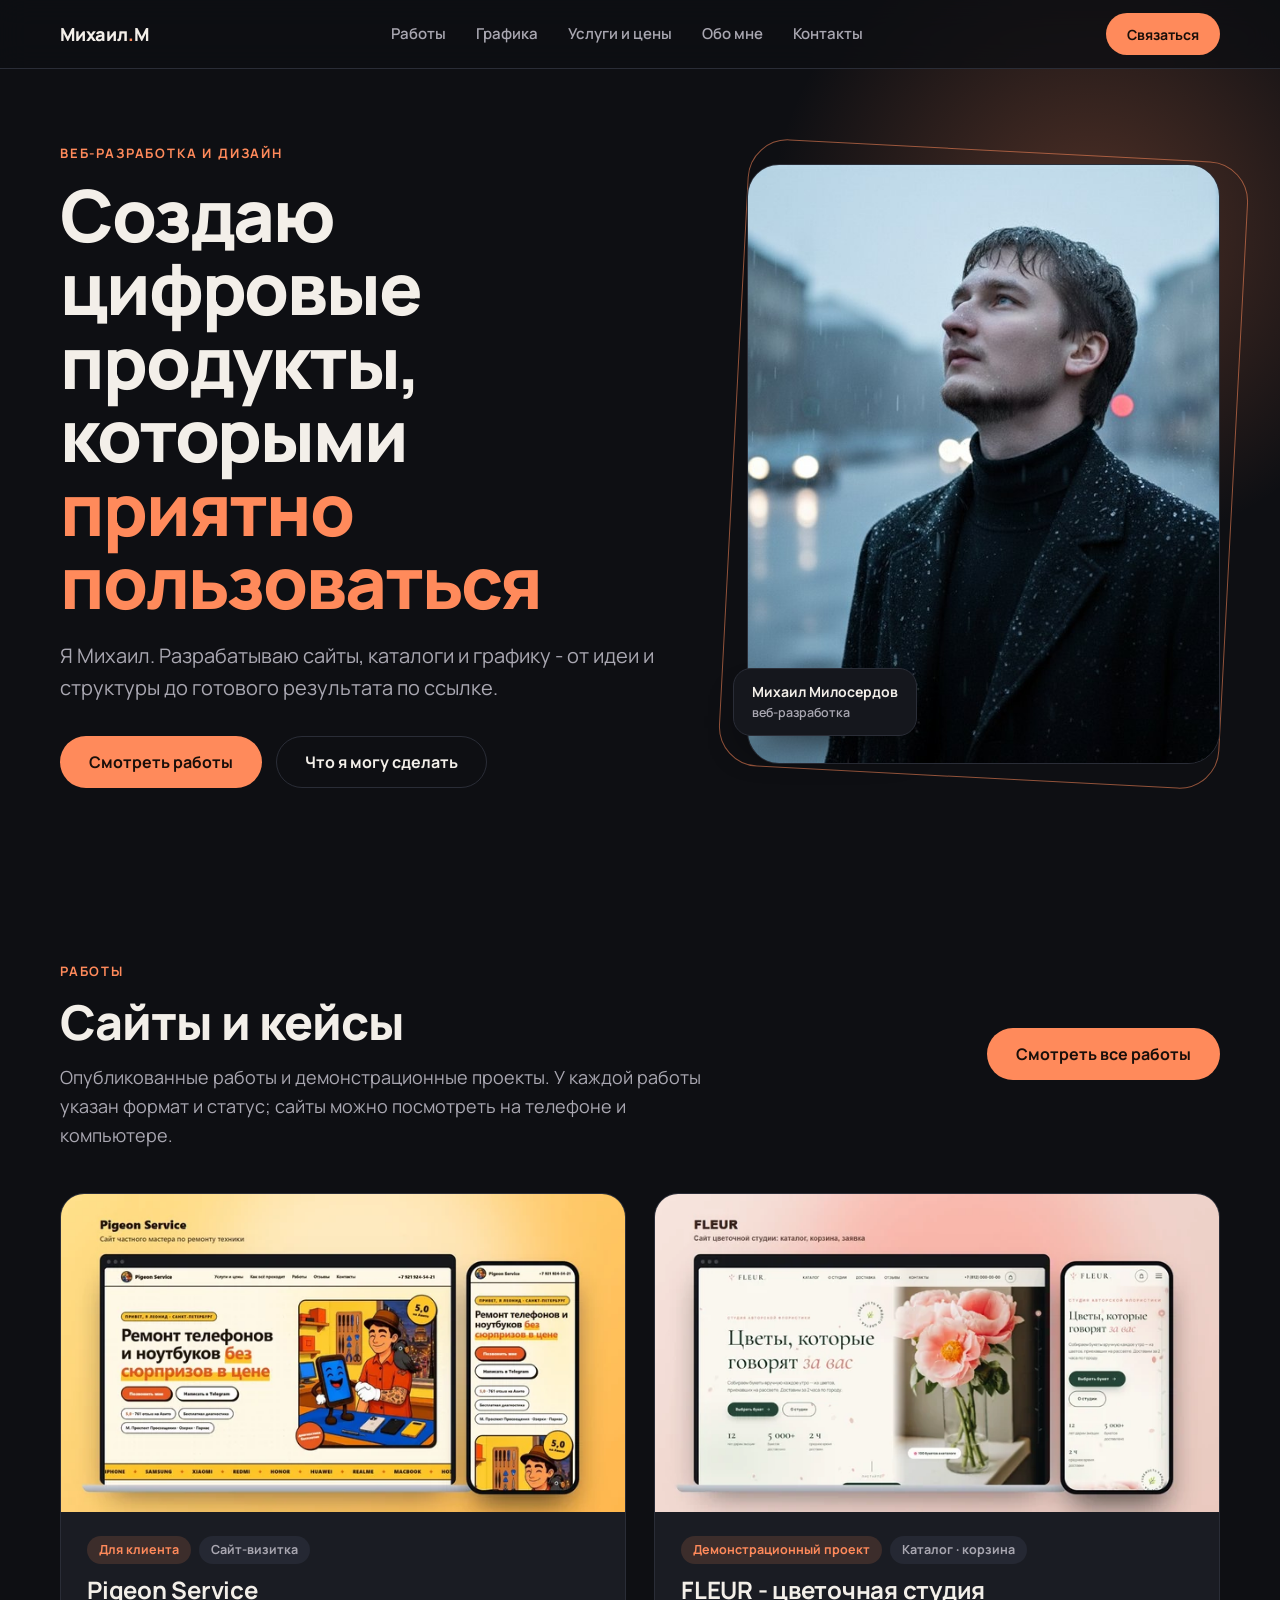
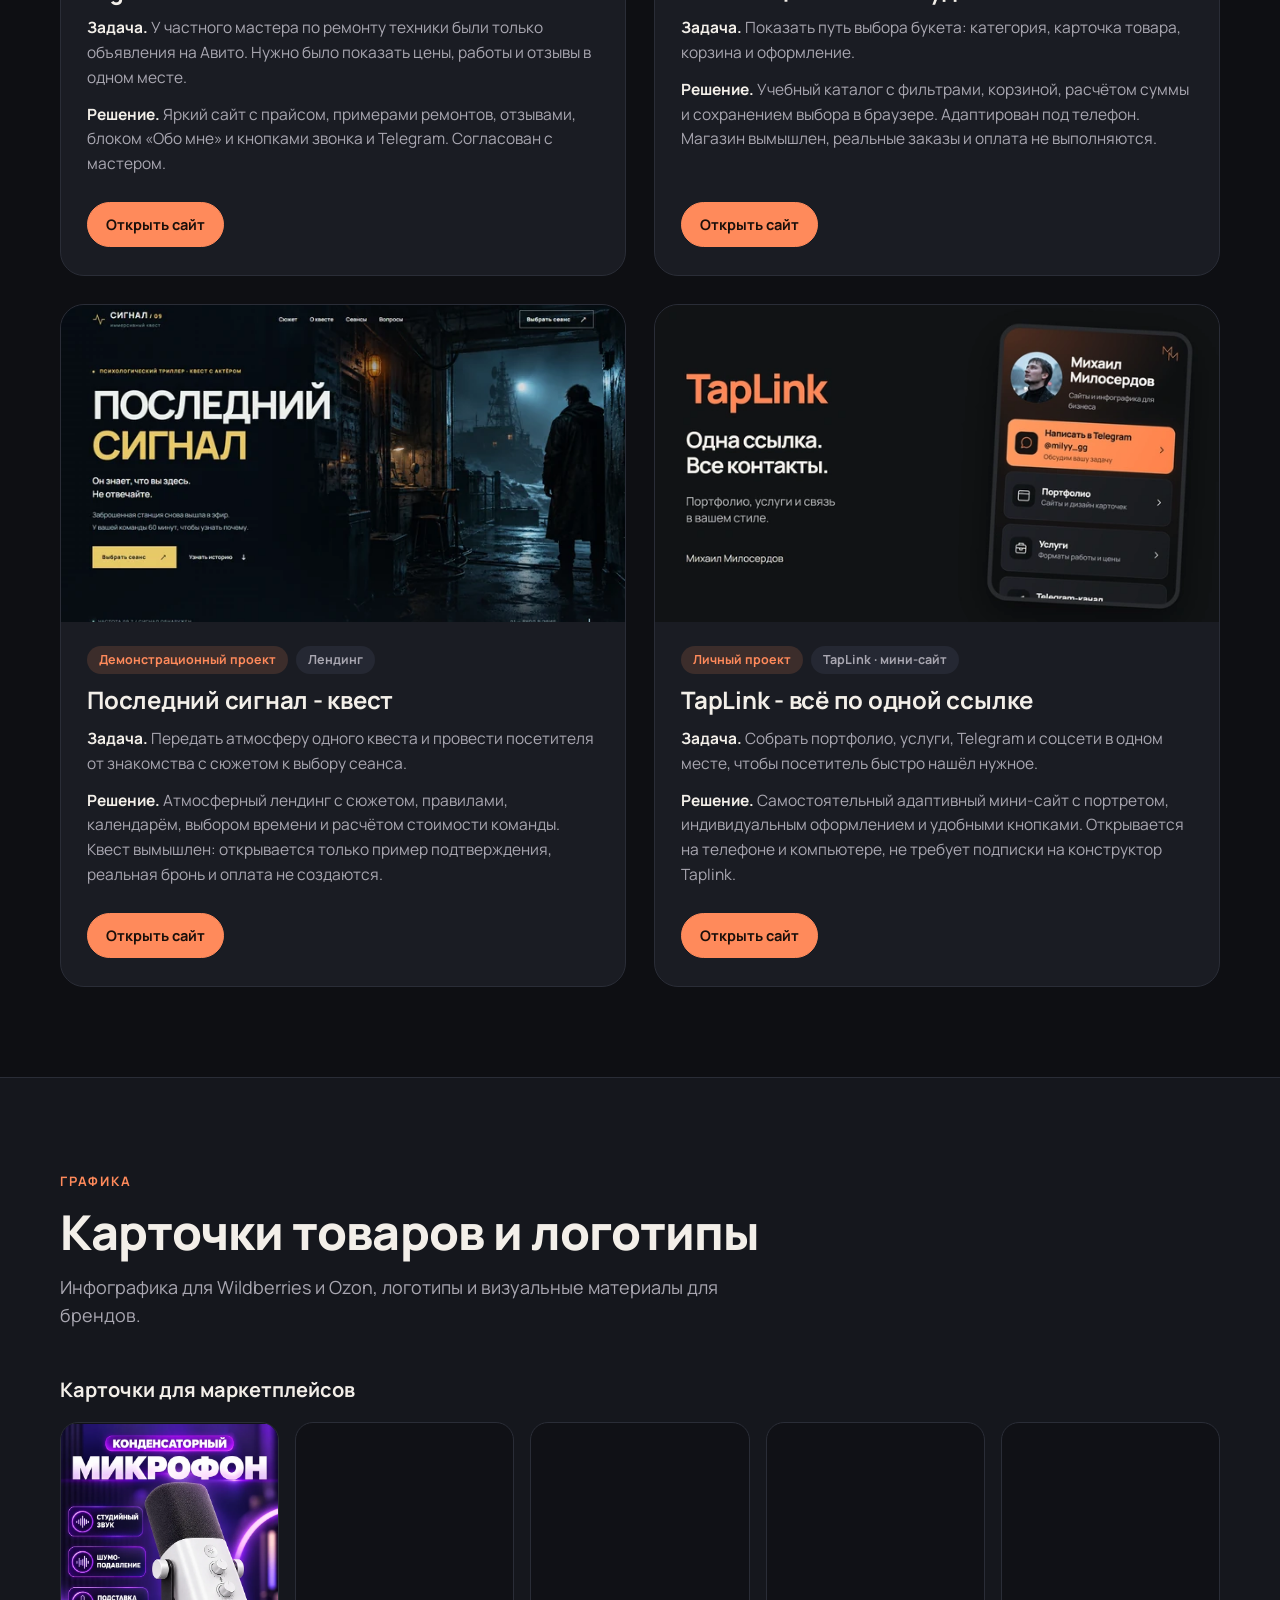
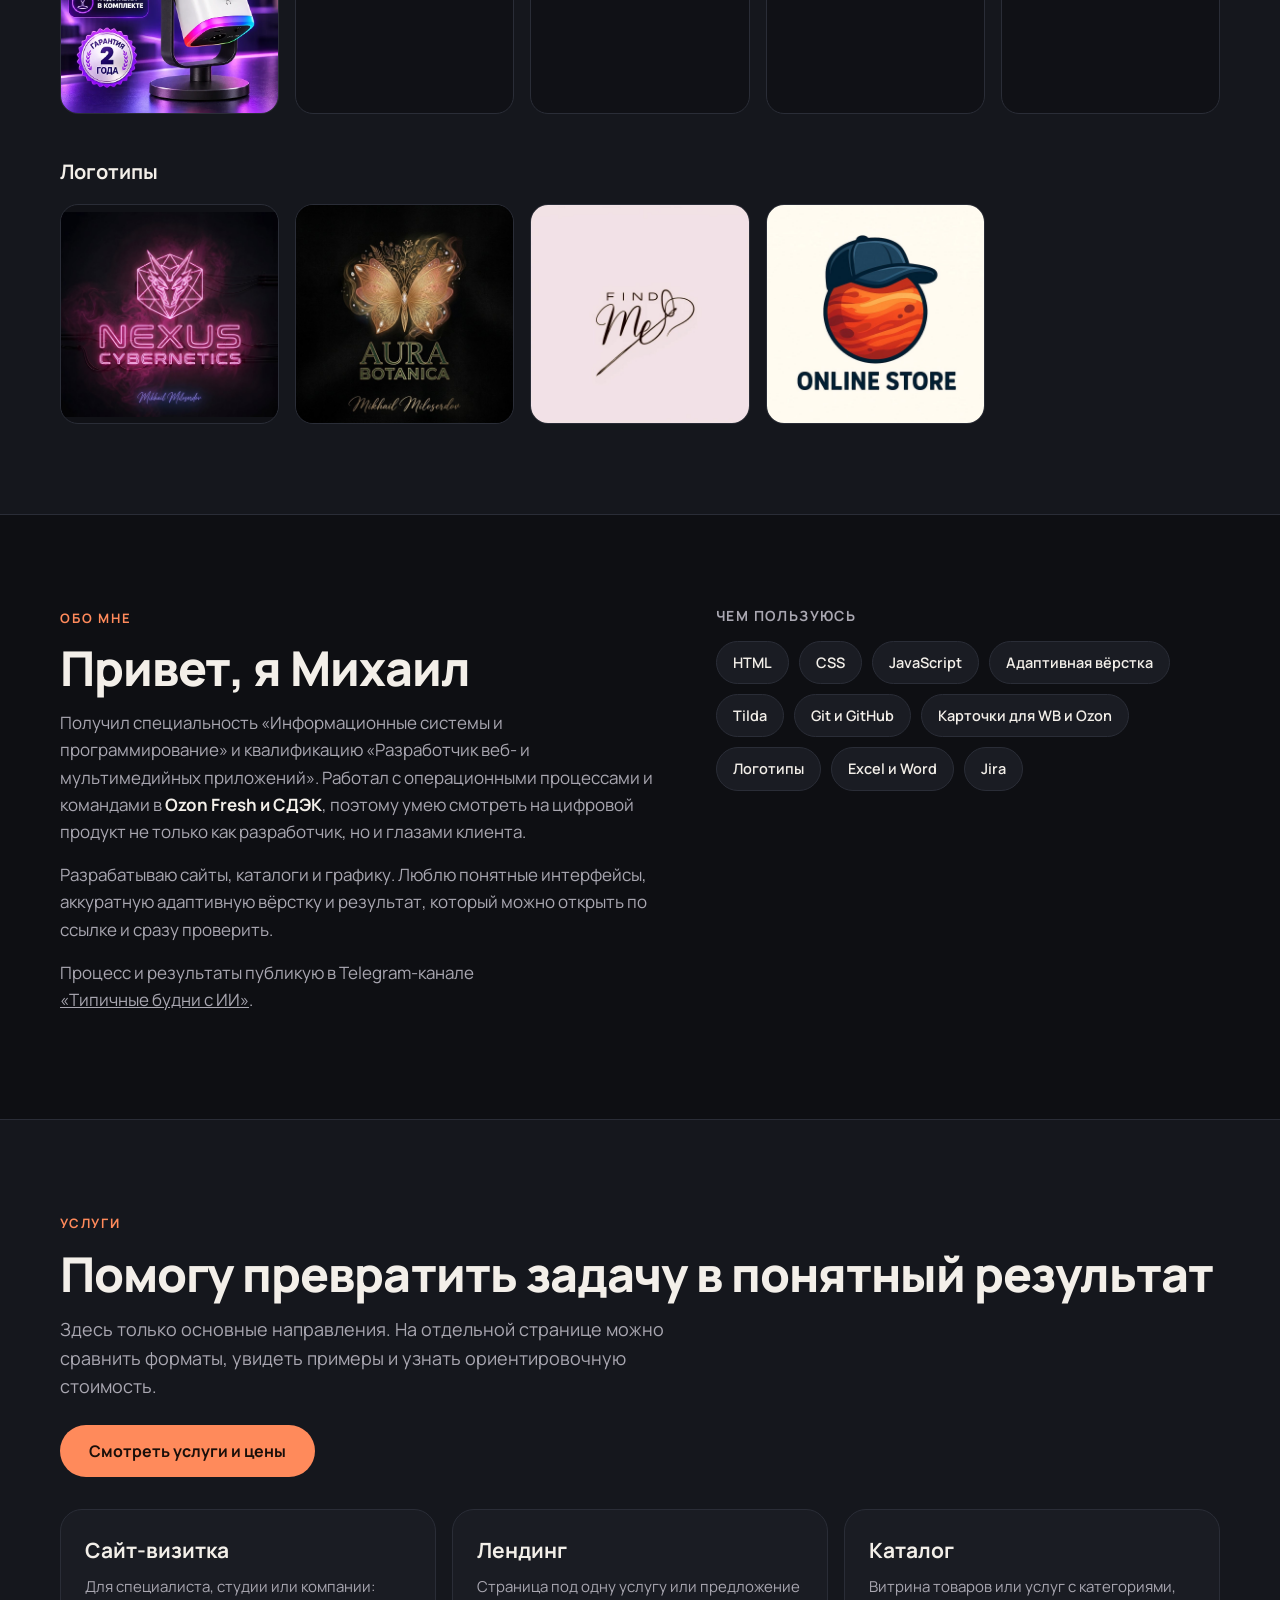
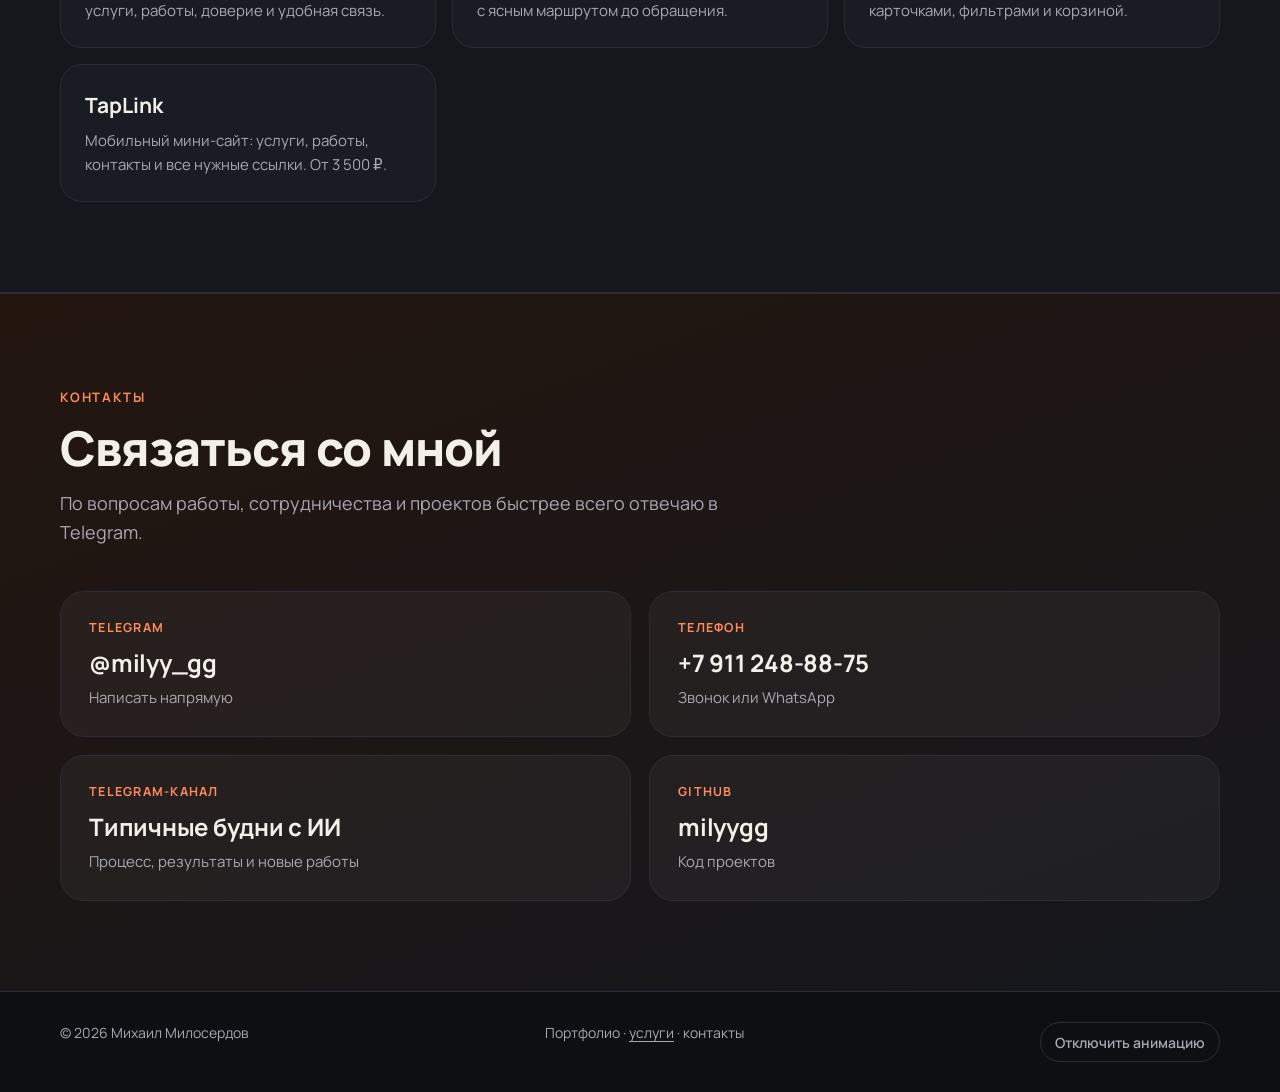
==== index.html @ 22b3fe57 "Remove author location from portfolio" ====
<!DOCTYPE html>
<html lang="ru">
<head>
<meta charset="UTF-8">
<meta name="viewport" content="width=device-width, initial-scale=1">
<title>Михаил Милосердов - веб-разработка и цифровые продукты</title>
<meta name="description" content="Портфолио Михаила Милосердова: сайты, каталоги, карточки товаров и визуальные материалы. Работы, подход и контакты.">
<link rel="icon" href="data:image/svg+xml,<svg xmlns='http://www.w3.org/2000/svg' viewBox='0 0 100 100'><rect width='100' height='100' rx='24' fill='%23ff8a5b'/><text x='50' y='68' font-size='52' font-family='Arial' font-weight='800' text-anchor='middle' fill='%230e0f13'>М</text></svg>">
<link rel="stylesheet" href="assets/fonts.css">

<script src="assets/motion.js" defer></script>
<style>
:root{
  --bg:#0e0f13; --bg2:#15171d; --card:#1a1c23; --line:#2a2d37;
  --text:#f3efe9; --soft:#a9a7b1; --accent:#ff8a5b; --accent2:#ffd27a;
  --radius:24px; --font:"Manrope","Segoe UI",system-ui,Arial,sans-serif;
}
*{box-sizing:border-box;margin:0;padding:0}
html{scroll-behavior:smooth;scroll-padding-top:84px}
body{font-family:var(--font);background:var(--bg);color:var(--text);line-height:1.6;font-size:16px;overflow-x:hidden}
img{max-width:100%;display:block}
a{color:inherit}
ul,ol{list-style:none}
.wrap{width:min(1160px,100% - 32px);margin-inline:auto}
.section{padding:90px 0}
.eyebrow{display:inline-block;font-size:13px;font-weight:700;letter-spacing:.14em;text-transform:uppercase;color:var(--accent);margin-bottom:14px}
h2{font-size:clamp(30px,5vw,48px);line-height:1.1;letter-spacing:-.02em;font-weight:800;margin-bottom:14px}
.lead{color:var(--soft);max-width:60ch;font-size:18px;margin-bottom:44px}

.btn{display:inline-flex;align-items:center;justify-content:center;gap:8px;min-height:52px;padding:0 28px;border-radius:100px;font:700 16px var(--font);text-decoration:none;border:1.5px solid transparent;cursor:pointer;transition:transform .2s,background .2s,border-color .2s,color .2s}
.btn:hover{transform:translateY(-2px)}
.btn--main{background:var(--accent);color:#1a0f0a}
.btn--main:hover{background:#ffa07a}
.btn--ghost{border-color:var(--line);color:var(--text)}
.btn--ghost:hover{border-color:var(--accent);color:var(--accent)}

/* шапка */
.top{position:fixed;top:0;left:0;right:0;z-index:50;background:rgba(14,15,19,.78);backdrop-filter:blur(14px);border-bottom:1px solid var(--line)}
.top__in{display:flex;align-items:center;justify-content:space-between;min-height:68px;gap:16px}
.logo{font-weight:800;font-size:18px;text-decoration:none;letter-spacing:-.01em}
.logo span{color:var(--accent)}
.nav{display:none;gap:30px}
.nav a{text-decoration:none;color:var(--soft);font-weight:600;font-size:15px;transition:color .2s}
.nav a:hover{color:var(--text)}
.top .btn{min-height:42px;padding:0 20px;font-size:14px}
@media(min-width:900px){.nav{display:flex}}

/* hero */
.hero{padding:140px 0 80px;position:relative;overflow:hidden}
.hero::before{content:"";position:absolute;width:700px;height:700px;border-radius:50%;background:radial-gradient(circle,rgba(255,138,91,.28),transparent 65%);right:-160px;top:-120px;pointer-events:none}
.hero__grid{display:grid;gap:48px;align-items:center;grid-template-columns:minmax(0,1fr);position:relative}
.hero__grid>*{min-width:0}
.hero h1{font-size:clamp(38px,7.2vw,72px);line-height:1.02;letter-spacing:-.03em;font-weight:800;margin-bottom:22px}
.hero h1 em{font-style:normal;color:var(--accent)}
.hero p.sub{font-size:clamp(17px,2.4vw,20px);color:var(--soft);max-width:50ch;margin-bottom:32px}
.hero__cta{display:flex;flex-wrap:wrap;gap:14px}
.photo{position:relative;max-width:480px;width:100%;margin-inline:auto}
.photo img{border-radius:32px;aspect-ratio:4/5;object-fit:cover;object-position:35% 20%;width:100%;border:1px solid var(--line)}
.photo::after{content:"";position:absolute;inset:-14px;border:1.5px solid var(--accent);border-radius:40px;transform:rotate(3deg);z-index:-1;opacity:.55}
.photo__tag{position:absolute;left:-14px;bottom:28px;background:var(--bg2);border:1px solid var(--line);border-radius:18px;padding:12px 18px;font-size:14px;font-weight:700;box-shadow:0 20px 40px -20px #000}
.photo__tag small{display:block;color:var(--soft);font-weight:600;font-size:12.5px}
@media(min-width:900px){.hero__grid{grid-template-columns:minmax(0,1.15fr) minmax(0,.85fr)}}

/* работы */
.works__heading{display:flex;align-items:center;justify-content:space-between;gap:36px;margin-bottom:44px}
.works__heading>div{min-width:0;max-width:740px}
.works__heading .lead{margin-bottom:0}
.works__all{flex-shrink:0;white-space:nowrap}
@media(max-width:760px){.works__heading{flex-direction:column;align-items:stretch;gap:24px}.works__all{align-self:center}}
.works{display:grid;gap:28px;grid-template-columns:minmax(0,1fr)}
@media(min-width:900px){.works{grid-template-columns:repeat(2,minmax(0,1fr))}}
.work{background:var(--card);border:1px solid var(--line);border-radius:var(--radius);overflow:hidden;display:flex;flex-direction:column;transition:transform .3s,border-color .3s}
.work:hover{transform:translateY(-6px);border-color:#44485a}
.work__img{display:block;aspect-ratio:16/9;overflow:hidden;background:#222}
.work__img img{width:100%;height:100%;object-fit:cover;transition:transform .6s}
.work:hover .work__img img{transform:scale(1.04)}
.work__body{padding:24px 26px 28px;display:flex;flex-direction:column;gap:12px;flex:1}
.tags{display:flex;flex-wrap:wrap;gap:8px}
.tags span{font-size:12.5px;font-weight:700;padding:4px 12px;border-radius:100px;background:#252833;color:var(--soft)}
.tags .st{background:rgba(255,138,91,.15);color:var(--accent)}
.work h3{font-size:24px;line-height:1.15;letter-spacing:-.01em}
.work p{color:var(--soft);font-size:15.5px}
.work p b{color:var(--text);font-weight:700}
.work__links{margin-top:auto;padding-top:14px;display:flex;flex-wrap:wrap;gap:10px}
.work__links a,.work__links span{font-size:14.5px;font-weight:700;text-decoration:none;padding:10px 18px;border-radius:100px;border:1.5px solid var(--line);transition:border-color .2s,color .2s}
.work__links a:first-child{background:var(--accent);border-color:var(--accent);color:#1a0f0a}
.work__links a:hover{border-color:var(--accent)}
.work__links span{color:var(--soft);border-style:dashed}

/* графика */
.gfx{background:var(--bg2);border-block:1px solid var(--line)}
.gallery{display:grid;gap:16px;grid-template-columns:repeat(2,minmax(0,1fr))}
@media(min-width:760px){.gallery{grid-template-columns:repeat(3,minmax(0,1fr))}}
@media(min-width:1000px){.gallery{grid-template-columns:repeat(5,minmax(0,1fr))}}
.gallery a{display:flex;align-items:center;justify-content:center;border-radius:18px;overflow:hidden;border:1px solid var(--line);background:#101116;transition:transform .3s,border-color .3s}
.gallery--cards a{aspect-ratio:3/4}
.gallery--logos a{aspect-ratio:1/1}
.gallery a:hover{transform:translateY(-4px);border-color:var(--accent)}
.gallery img{width:100%;height:100%;object-fit:contain}
.subtitle{font-size:20px;font-weight:700;margin:42px 0 16px}
.subtitle:first-of-type{margin-top:0}

/* услуги */
.prices{display:grid;gap:22px;grid-template-columns:minmax(0,1fr)}
@media(min-width:720px){.prices{grid-template-columns:repeat(2,minmax(0,1fr))}}
.price{background:var(--card);border:1px solid var(--line);border-radius:var(--radius);padding:30px 28px;display:flex;flex-direction:column;gap:10px}
.price--hot{border-color:var(--accent);background:linear-gradient(160deg,#241a16,var(--card))}
.price h3{font-size:22px}
.price .cost{font-size:34px;font-weight:800;letter-spacing:-.02em}
.price .cost small{font-size:15px;color:var(--soft);font-weight:600}
.price p{color:var(--soft);font-size:15.5px}
.price ul{margin-top:6px;display:grid;gap:8px;font-size:15px}
.price li::before{content:"✓";color:var(--accent);font-weight:800;margin-right:10px}
.note{margin-top:26px;color:var(--soft);font-size:15px}

/* процесс */
.steps{display:grid;gap:18px;grid-template-columns:minmax(0,1fr);counter-reset:s}
@media(min-width:760px){.steps{grid-template-columns:repeat(2,minmax(0,1fr))}}
@media(min-width:1040px){.steps{grid-template-columns:repeat(4,minmax(0,1fr))}}
.steps li{counter-increment:s;background:var(--card);border:1px solid var(--line);border-radius:var(--radius);padding:26px 24px}
.steps li::before{content:"0" counter(s);display:block;font-size:34px;font-weight:800;color:var(--accent);margin-bottom:10px;letter-spacing:-.02em}
.steps h3{font-size:19px;margin-bottom:6px}
.steps p{color:var(--soft);font-size:15px}

/* обо мне */
.about{display:grid;gap:40px;grid-template-columns:minmax(0,1fr);align-items:start}
@media(min-width:900px){.about{grid-template-columns:minmax(0,1.1fr) minmax(0,.9fr)}}
.about p{color:var(--soft);font-size:17px;margin-bottom:16px;max-width:60ch}
.about p b{color:var(--text)}
.skills{display:flex;flex-wrap:wrap;gap:10px}
.skills li{padding:9px 16px;border-radius:100px;border:1px solid var(--line);background:var(--card);font-weight:600;font-size:14.5px}
.skills-title{font-size:14px;color:var(--soft);font-weight:700;letter-spacing:.1em;text-transform:uppercase;margin-bottom:14px}

/* кратко об услугах */
.service-preview{background:var(--bg2);border-block:1px solid var(--line)}
.service-preview__head{display:flex;flex-wrap:wrap;align-items:end;justify-content:space-between;gap:24px;margin-bottom:32px}
.service-preview__head .lead{margin-bottom:0}
.service-preview__grid{display:grid;gap:16px;grid-template-columns:minmax(0,1fr)}
.service-mini{background:var(--card);border:1px solid var(--line);border-radius:22px;padding:24px;transition:transform .25s,border-color .25s}
.service-mini:hover{transform:translateY(-4px);border-color:#44485a}
.service-mini span{display:block;color:var(--accent);font-weight:800;font-size:12px;letter-spacing:.12em;text-transform:uppercase;margin-bottom:9px}
.service-mini h3{font-size:21px;margin-bottom:7px}
.service-mini p{color:var(--soft);font-size:15px}
@media(min-width:760px){.service-preview__grid{grid-template-columns:repeat(3,minmax(0,1fr))}}

/* контакты */
.contacts{background:linear-gradient(160deg,#23160f,var(--bg2));border-top:1px solid var(--line)}
.cgrid{display:grid;gap:18px;grid-template-columns:minmax(0,1fr)}
@media(min-width:760px){.cgrid{grid-template-columns:repeat(2,minmax(0,1fr))}}
.cbox{display:block;text-decoration:none;background:rgba(255,255,255,.04);border:1px solid var(--line);border-radius:var(--radius);padding:26px 28px;transition:border-color .2s,transform .2s}
.cbox:hover{border-color:var(--accent);transform:translateY(-3px)}
.cbox small{display:block;color:var(--accent);font-weight:700;letter-spacing:.1em;text-transform:uppercase;font-size:12.5px;margin-bottom:6px}
.cbox strong{font-size:24px;letter-spacing:-.01em}
.cbox span{display:block;color:var(--soft);font-size:15px;margin-top:4px}
footer{padding:30px 0;border-top:1px solid var(--line);color:var(--soft);font-size:14px}
footer .wrap{display:flex;flex-wrap:wrap;justify-content:space-between;gap:10px}
footer a{text-underline-offset:3px}

@media(prefers-reduced-motion:no-preference){
  .fade{opacity:0;transform:translateY(26px);transition:opacity .8s,transform .8s}
  .fade.in{opacity:1;transform:none}
}
@media(max-width:560px){
  .wrap{width:calc(100% - 28px)}
  .top__in{gap:10px}
  .top .btn{min-height:40px;padding:0 14px;font-size:13px;white-space:nowrap}
  .hero{padding-top:118px}
  .hero h1{font-size:clamp(34px,10.5vw,43px);overflow-wrap:anywhere}
  .hero p.sub{font-size:17px;overflow-wrap:anywhere}
  .hero__cta .btn{flex:1 1 150px;padding:10px 16px;text-align:center}
  .photo{width:calc(100% - 40px);max-width:320px}
  .photo img{display:block;height:auto}
  .photo__tag{left:0;right:0;bottom:18px;padding:10px 12px;font-size:13px}
  .photo__tag small{font-size:11px}
  .service-preview__head .btn{width:100%}
}
</style>
<link rel="stylesheet" href="assets/motion.css">
</head>
<body>

<header class="top">
  <div class="wrap top__in">
    <a class="logo" href="#top">Михаил<span>.</span>М</a>
    <nav class="nav" aria-label="Разделы">
      <a href="#works">Работы</a>
      <a href="#graphics">Графика</a>
      <a href="services/index.html">Услуги и цены</a>
      <a href="#about">Обо мне</a>
      <a href="#contacts">Контакты</a>
    </nav>
    <a class="btn btn--main" href="#contacts">Связаться</a>
  </div>
</header>

<main id="top">

<section class="hero">
  <div class="wrap hero__grid">
    <div>
      <span class="eyebrow">Веб-разработка и дизайн</span>
      <h1>Создаю цифровые продукты, которыми <em>приятно пользоваться</em></h1>
      <p class="sub">Я Михаил. Разрабатываю сайты, каталоги и графику - от идеи и структуры до готового результата по ссылке.</p>
      <div class="hero__cta">
        <a class="btn btn--main" href="#works">Смотреть работы</a>
        <a class="btn btn--ghost" href="#services">Что я могу сделать</a>
      </div>
    </div>
    <div class="photo">
      <img src="assets/mikhail.jpg" alt="Михаил Милосердов" width="480" height="600">
      <div class="photo__tag">Михаил Милосердов<small>веб-разработка</small></div>
    </div>
  </div>
</section>

<section class="section" id="works">
  <div class="wrap">
    <div class="works__heading">
    <div>
    <span class="eyebrow">работы</span>
    <h2>Сайты и кейсы</h2>
    <p class="lead">Опубликованные работы и демонстрационные проекты. У каждой работы указан формат и статус; сайты можно посмотреть на телефоне и компьютере.</p>
    </div>
    <a class="btn btn--main works__all" href="https://milyygg.github.io/works/" target="_blank" rel="noopener noreferrer" aria-label="Смотреть все работы (откроется в новой вкладке)">Смотреть все работы</a>
    </div>
    <div class="works">

      <article class="work fade">
        <a class="work__img" href="https://milyygg.github.io/pigeon-service/" target="_blank" rel="noopener"><img src="assets/previews/pigeon-640.webp" srcset="assets/previews/pigeon-640.webp 640w, assets/previews/pigeon-1200.webp 1200w" sizes="(min-width: 900px) 380px, (min-width: 700px) 50vw, 100vw" width="1200" height="675" decoding="async" alt="Сайт Pigeon Service на компьютере и телефоне" loading="lazy"></a>
        <div class="work__body">
          <div class="tags"><span class="st">Для клиента</span><span>Сайт-визитка</span></div>
          <h3>Pigeon Service</h3>
          <p><b>Задача.</b> У частного мастера по ремонту техники были только объявления на Авито. Нужно было показать цены, работы и отзывы в одном месте.</p>
          <p><b>Решение.</b> Яркий сайт с прайсом, примерами ремонтов, отзывами, блоком «Обо мне» и кнопками звонка и Telegram. Согласован с мастером.</p>
          <div class="work__links"><a href="https://milyygg.github.io/pigeon-service/" target="_blank" rel="noopener">Открыть сайт</a></div>
        </div>
      </article>

      <article class="work fade">
        <a class="work__img" href="https://milyygg.github.io/fleur-flowers/" target="_blank" rel="noopener"><img src="assets/previews/fleur-640.webp" srcset="assets/previews/fleur-640.webp 640w, assets/previews/fleur-1200.webp 1200w" sizes="(min-width: 900px) 380px, (min-width: 700px) 50vw, 100vw" width="1200" height="675" decoding="async" alt="Сайт цветочной студии FLEUR на компьютере и телефоне" loading="lazy"></a>
        <div class="work__body">
          <div class="tags"><span class="st">Демонстрационный проект</span><span>Каталог · корзина</span></div>
          <h3>FLEUR - цветочная студия</h3>
          <p><b>Задача.</b> Показать путь выбора букета: категория, карточка товара, корзина и оформление.</p>
          <p><b>Решение.</b> Учебный каталог с фильтрами, корзиной, расчётом суммы и сохранением выбора в браузере. Адаптирован под телефон. Магазин вымышлен, реальные заказы и оплата не выполняются.</p>
          <div class="work__links"><a href="https://milyygg.github.io/fleur-flowers/" target="_blank" rel="noopener">Открыть сайт</a></div>
        </div>
      </article>

      <article class="work fade">
        <a class="work__img" href="https://milyygg.github.io/demo-last-signal/" target="_blank" rel="noopener"><img src="assets/previews/last-signal-640.webp" srcset="assets/previews/last-signal-640.webp 640w, assets/previews/last-signal-1200.webp 1200w" sizes="(min-width: 900px) 380px, (min-width: 700px) 50vw, 100vw" width="1200" height="750" decoding="async" alt="Лендинг квеста Последний сигнал" loading="lazy"></a>
        <div class="work__body">
          <div class="tags"><span class="st">Демонстрационный проект</span><span>Лендинг</span></div>
          <h3>Последний сигнал - квест</h3>
          <p><b>Задача.</b> Передать атмосферу одного квеста и провести посетителя от знакомства с сюжетом к выбору сеанса.</p>
          <p><b>Решение.</b> Атмосферный лендинг с сюжетом, правилами, календарём, выбором времени и расчётом стоимости команды. Квест вымышлен: открывается только пример подтверждения, реальная бронь и оплата не создаются.</p>
          <div class="work__links"><a href="https://milyygg.github.io/demo-last-signal/" target="_blank" rel="noopener">Открыть сайт</a></div>
        </div>
      </article>

      <article class="work fade" id="taplink-work">
        <a class="work__img" href="https://milyygg.github.io/TapLink/" target="_blank" rel="noopener"><img src="assets/previews/taplink-v2-640.webp" srcset="assets/previews/taplink-v2-640.webp 640w, assets/previews/taplink-v2-1200.webp 1200w, assets/previews/taplink-v2-2400.webp 2400w" sizes="(min-width: 900px) 580px, (min-width: 700px) 50vw, 100vw" width="1200" height="675" decoding="async" alt="Мой TapLink: портфолио, услуги и контакты на одной странице" loading="lazy"></a>
        <div class="work__body">
          <div class="tags"><span class="st">Личный проект</span><span>TapLink · мини-сайт</span></div>
          <h3>TapLink - всё по одной ссылке</h3>
          <p><b>Задача.</b> Собрать портфолио, услуги, Telegram и соцсети в одном месте, чтобы посетитель быстро нашёл нужное.</p>
          <p><b>Решение.</b> Самостоятельный адаптивный мини-сайт с портретом, индивидуальным оформлением и удобными кнопками. Открывается на телефоне и компьютере, не требует подписки на конструктор Taplink.</p>
          <div class="work__links"><a href="https://milyygg.github.io/TapLink/" target="_blank" rel="noopener">Открыть сайт</a></div>
        </div>
      </article>

    </div>
  </div>
</section>

<section class="section gfx" id="graphics">
  <div class="wrap">
    <span class="eyebrow">графика</span>
    <h2>Карточки товаров и логотипы</h2>
    <p class="lead">Инфографика для Wildberries и Ozon, логотипы и визуальные материалы для брендов.</p>
    <h3 class="subtitle">Карточки для маркетплейсов</h3>
    <div class="gallery gallery--cards fade">
      <a href="assets/graphics/card-microphone-2026.png" target="_blank" rel="noopener"><img src="assets/previews/card-microphone-640.webp" srcset="assets/previews/card-microphone-640.webp 640w, assets/previews/card-microphone-1200.webp 1086w" sizes="(min-width: 900px) 380px, (min-width: 700px) 50vw, 100vw" width="1086" height="1448" decoding="async" alt="Карточка товара: конденсаторный микрофон" loading="lazy"></a>
      <a href="assets/graphics/card-headphones-2026.png" target="_blank" rel="noopener"><img src="assets/previews/card-headphones-640.webp" srcset="assets/previews/card-headphones-640.webp 640w, assets/previews/card-headphones-1200.webp 1086w" sizes="(min-width: 900px) 380px, (min-width: 700px) 50vw, 100vw" width="1086" height="1448" decoding="async" alt="Карточка товара: беспроводные наушники" loading="lazy"></a>
      <a href="assets/graphics/card-pitcher-2026.png" target="_blank" rel="noopener"><img src="assets/previews/card-pitcher-640.webp" srcset="assets/previews/card-pitcher-640.webp 640w, assets/previews/card-pitcher-1200.webp 1086w" sizes="(min-width: 900px) 380px, (min-width: 700px) 50vw, 100vw" width="1086" height="1448" decoding="async" alt="Карточка товара: стеклянный кувшин" loading="lazy"></a>
      <a href="assets/graphics/card-socks-2026.png" target="_blank" rel="noopener"><img src="assets/previews/card-socks-640.webp" srcset="assets/previews/card-socks-640.webp 640w, assets/previews/card-socks-1200.webp 1086w" sizes="(min-width: 900px) 380px, (min-width: 700px) 50vw, 100vw" width="1086" height="1448" decoding="async" alt="Карточка товара: мужские носки" loading="lazy"></a>
      <a href="assets/graphics/card-sunscreen-2026.png" target="_blank" rel="noopener"><img src="assets/previews/card-sunscreen-640.webp" srcset="assets/previews/card-sunscreen-640.webp 640w, assets/previews/card-sunscreen-1200.webp 1086w" sizes="(min-width: 900px) 380px, (min-width: 700px) 50vw, 100vw" width="1086" height="1448" decoding="async" alt="Карточка товара: солнцезащитный крем" loading="lazy"></a>
    </div>
    <h3 class="subtitle">Логотипы</h3>
    <div class="gallery gallery--logos fade">
      <a href="assets/graphics/logo-nexus.jpg" target="_blank" rel="noopener"><img src="assets/graphics/logo-nexus.jpg" alt="Логотип компьютерного клуба Nexus Cybernetics" loading="lazy"></a>
      <a href="assets/graphics/logo-aura.jpg" target="_blank" rel="noopener"><img src="assets/graphics/logo-aura.jpg" alt="Логотип цветочного магазина Aura Botanica" loading="lazy"></a>
      <a href="assets/graphics/logo-findme.jpg" target="_blank" rel="noopener"><img src="assets/graphics/logo-findme.jpg" alt="Логотип Find Me" loading="lazy"></a>
      <a href="assets/graphics/logo-onlinestore.jpg" target="_blank" rel="noopener"><img src="assets/graphics/logo-onlinestore.jpg" alt="Логотип интернет-магазина Online Store" loading="lazy"></a>
    </div>
  </div>
</section>

<section class="section" id="about">
  <div class="wrap about">
    <div class="fade">
      <span class="eyebrow">обо мне</span>
      <h2>Привет, я Михаил</h2>
      <p>Получил специальность «Информационные системы и программирование» и квалификацию «Разработчик веб- и мультимедийных приложений». Работал с операционными процессами и командами в <b>Ozon Fresh и СДЭК</b>, поэтому умею смотреть на цифровой продукт не только как разработчик, но и глазами клиента.</p>
      <p>Разрабатываю сайты, каталоги и графику. Люблю понятные интерфейсы, аккуратную адаптивную вёрстку и результат, который можно открыть по ссылке и сразу проверить.</p>
      <p>Процесс и результаты публикую в Telegram-канале <a href="https://t.me/milyyggAI" target="_blank" rel="noopener">«Типичные&nbsp;будни&nbsp;с&nbsp;ИИ»</a>.</p>
    </div>
    <div class="fade">
      <div class="skills-title">Чем пользуюсь</div>
      <ul class="skills">
        <li>HTML</li><li>CSS</li><li>JavaScript</li><li>Адаптивная вёрстка</li><li>Tilda</li><li>Git и GitHub</li><li>Карточки для WB и Ozon</li><li>Логотипы</li><li>Excel и Word</li><li>Jira</li>
      </ul>
    </div>
  </div>
</section>

<section class="section service-preview" id="services">
  <div class="wrap">
    <div class="service-preview__head">
      <div>
        <span class="eyebrow">услуги</span>
        <h2>Помогу превратить задачу в понятный результат</h2>
        <p class="lead">Здесь только основные направления. На отдельной странице можно сравнить форматы, увидеть примеры и узнать ориентировочную стоимость.</p>
      </div>
      <a class="btn btn--main" href="services/index.html">Смотреть услуги и цены</a>
    </div>
    <div class="service-preview__grid">
      <article class="service-mini fade"><h3>Сайт-визитка</h3><p>Для специалиста, студии или компании: услуги, работы, доверие и удобная связь.</p></article>
      <article class="service-mini fade"><h3>Лендинг</h3><p>Страница под одну услугу или предложение с ясным маршрутом до обращения.</p></article>
      <article class="service-mini fade"><h3>Каталог</h3><p>Витрина товаров или услуг с категориями, карточками, фильтрами и корзиной.</p></article>
      <article class="service-mini fade"><h3>TapLink</h3><p>Мобильный мини-сайт: услуги, работы, контакты и все нужные ссылки. От 3 500 ₽.</p></article>
    </div>
  </div>
</section>

<section class="section contacts" id="contacts">
  <div class="wrap">
    <span class="eyebrow">контакты</span>
    <h2>Связаться со мной</h2>
    <p class="lead">По вопросам работы, сотрудничества и проектов быстрее всего отвечаю в Telegram.</p>
    <div class="cgrid">
      <a class="cbox" href="https://t.me/milyy_gg" target="_blank" rel="noopener"><small>Telegram</small><strong>@milyy_gg</strong><span>Написать напрямую</span></a>
      <a class="cbox" href="tel:+79112488875"><small>Телефон</small><strong>+7 911 248-88-75</strong><span>Звонок или WhatsApp</span></a>
      <a class="cbox" href="https://t.me/milyyggAI" target="_blank" rel="noopener"><small>Telegram-канал</small><strong>Типичные будни с ИИ</strong><span>Процесс, результаты и новые работы</span></a>
      <a class="cbox" href="https://github.com/milyygg" target="_blank" rel="noopener"><small>GitHub</small><strong>milyygg</strong><span>Код проектов</span></a>
    </div>
  </div>
</section>

</main>

<footer>
  <div class="wrap"><span>© 2026 Михаил Милосердов</span><span>Портфолио · <a href="services/index.html">услуги</a> · контакты</span><button class="motion-control" type="button" data-motion-control hidden>Отключить анимацию</button></div>
</footer>

<script>
(function(){
  var els=document.querySelectorAll('.fade');
  if(!('IntersectionObserver' in window)){els.forEach(function(e){e.classList.add('in')});return;}
  var io=new IntersectionObserver(function(es){es.forEach(function(e){if(e.isIntersecting){e.target.classList.add('in');io.unobserve(e.target);}})},{threshold:.1});
  els.forEach(function(e){io.observe(e)});
})();
</script>
</body>
</html>
---- assets/fonts.css ----
@font-face{font-family:'Manrope';font-weight:400;font-style:normal;font-display:swap;src:url('fonts/manrope-normal-400-cyrillic.woff2') format('woff2');unicode-range:U+0301,U+0400-045F,U+0490-0491,U+04B0-04B1,U+2116}
@font-face{font-family:'Manrope';font-weight:400;font-style:normal;font-display:swap;src:url('fonts/manrope-normal-400-latin.woff2') format('woff2');unicode-range:U+0000-00FF,U+0131,U+0152-0153,U+02BB-02BC,U+02C6,U+02DA,U+02DC,U+2000-206F,U+20AC,U+2122,U+2191,U+2193,U+2212,U+2215,U+FEFF,U+FFFD}
@font-face{font-family:'Manrope';font-weight:600;font-style:normal;font-display:swap;src:url('fonts/manrope-normal-600-cyrillic.woff2') format('woff2');unicode-range:U+0301,U+0400-045F,U+0490-0491,U+04B0-04B1,U+2116}
@font-face{font-family:'Manrope';font-weight:600;font-style:normal;font-display:swap;src:url('fonts/manrope-normal-600-latin.woff2') format('woff2');unicode-range:U+0000-00FF,U+0131,U+0152-0153,U+02BB-02BC,U+02C6,U+02DA,U+02DC,U+2000-206F,U+20AC,U+2122,U+2191,U+2193,U+2212,U+2215,U+FEFF,U+FFFD}
@font-face{font-family:'Manrope';font-weight:700;font-style:normal;font-display:swap;src:url('fonts/manrope-normal-700-cyrillic.woff2') format('woff2');unicode-range:U+0301,U+0400-045F,U+0490-0491,U+04B0-04B1,U+2116}
@font-face{font-family:'Manrope';font-weight:700;font-style:normal;font-display:swap;src:url('fonts/manrope-normal-700-latin.woff2') format('woff2');unicode-range:U+0000-00FF,U+0131,U+0152-0153,U+02BB-02BC,U+02C6,U+02DA,U+02DC,U+2000-206F,U+20AC,U+2122,U+2191,U+2193,U+2212,U+2215,U+FEFF,U+FFFD}
@font-face{font-family:'Manrope';font-weight:800;font-style:normal;font-display:swap;src:url('fonts/manrope-normal-800-cyrillic.woff2') format('woff2');unicode-range:U+0301,U+0400-045F,U+0490-0491,U+04B0-04B1,U+2116}
@font-face{font-family:'Manrope';font-weight:800;font-style:normal;font-display:swap;src:url('fonts/manrope-normal-800-latin.woff2') format('woff2');unicode-range:U+0000-00FF,U+0131,U+0152-0153,U+02BB-02BC,U+02C6,U+02DA,U+02DC,U+2000-206F,U+20AC,U+2122,U+2191,U+2193,U+2212,U+2215,U+FEFF,U+FFFD}
---- assets/motion.css ----
/* Progressive enhancement: content stays visible if JavaScript is unavailable. */
.fade,.fade.in{opacity:1;transform:none}
.motion-control{appearance:none;background:transparent;color:var(--soft);border:1px solid var(--line);border-radius:100px;padding:8px 14px;min-height:40px;cursor:pointer;font:600 14px var(--font)}
.motion-control:hover{color:var(--text);border-color:var(--accent)}
.motion-control:focus-visible{outline:3px solid var(--accent);outline-offset:4px}
@media(prefers-reduced-motion:no-preference){
  @supports(animation-timeline:view()){
    html:not([data-motion=off]) .works .work{animation:case-arrive linear both;animation-timeline:view();animation-range:entry 0% entry 78%;transform-origin:50% 80%}
    html:not([data-motion=off]) .works .work:nth-child(even){animation-name:case-arrive-right}
    html:not([data-motion=off]) .section .wrap>h2,html:not([data-motion=off]) .works__heading h2{animation:title-arrive linear both;animation-timeline:view();animation-range:entry 0% entry 100%}
    @keyframes case-arrive{from{opacity:.35;transform:translate3d(0,92px,0) rotate(-1.6deg) scale(.96)}to{opacity:1;transform:none}}
    @keyframes case-arrive-right{from{opacity:.35;transform:translate3d(0,112px,0) rotate(1.6deg) scale(.96)}to{opacity:1;transform:none}}
    @keyframes title-arrive{from{opacity:.4;transform:translate3d(0,30px,0)}to{opacity:1;transform:none}}
  }
  .hero .photo{transform-origin:center 60%}
  .btn{transition:transform .18s cubic-bezier(.22,1,.36,1),background .18s,border-color .18s,color .18s}
  .btn:active{transform:scale(.97)}
}
html[data-motion=off] *,html[data-motion=off] *::before,html[data-motion=off] *::after{animation:none!important;transition:none!important;scroll-behavior:auto!important}
html[data-motion=off] .fade,html[data-motion=off] .work{opacity:1!important;transform:none!important}
.work:focus-within{animation:none!important;opacity:1!important;transform:none!important}
@media(max-width:760px){footer .wrap{gap:18px}.motion-control{align-self:center}}
@media(prefers-reduced-motion:reduce){*,*::before,*::after{animation:none!important;transition:none!important;scroll-behavior:auto!important}.fade,.work{opacity:1!important;transform:none!important}}

.motion-control[hidden]{display:none}
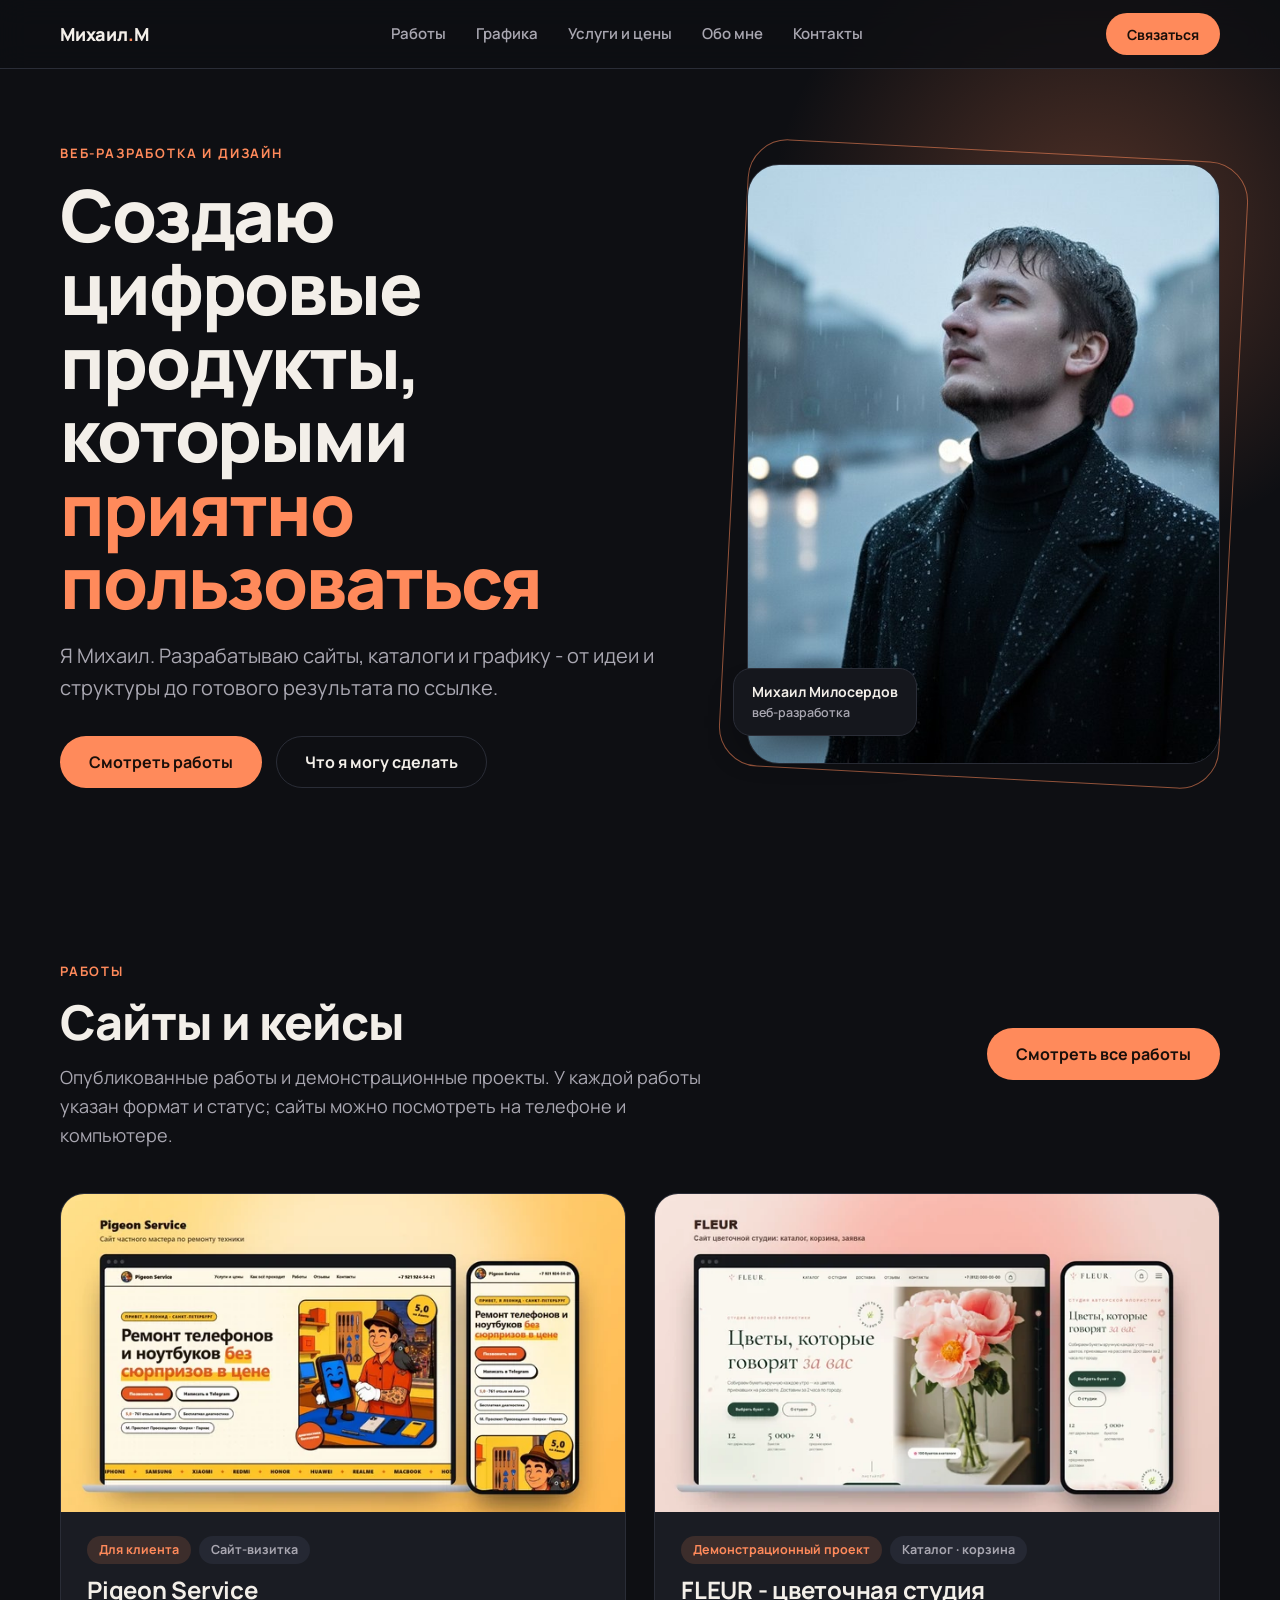
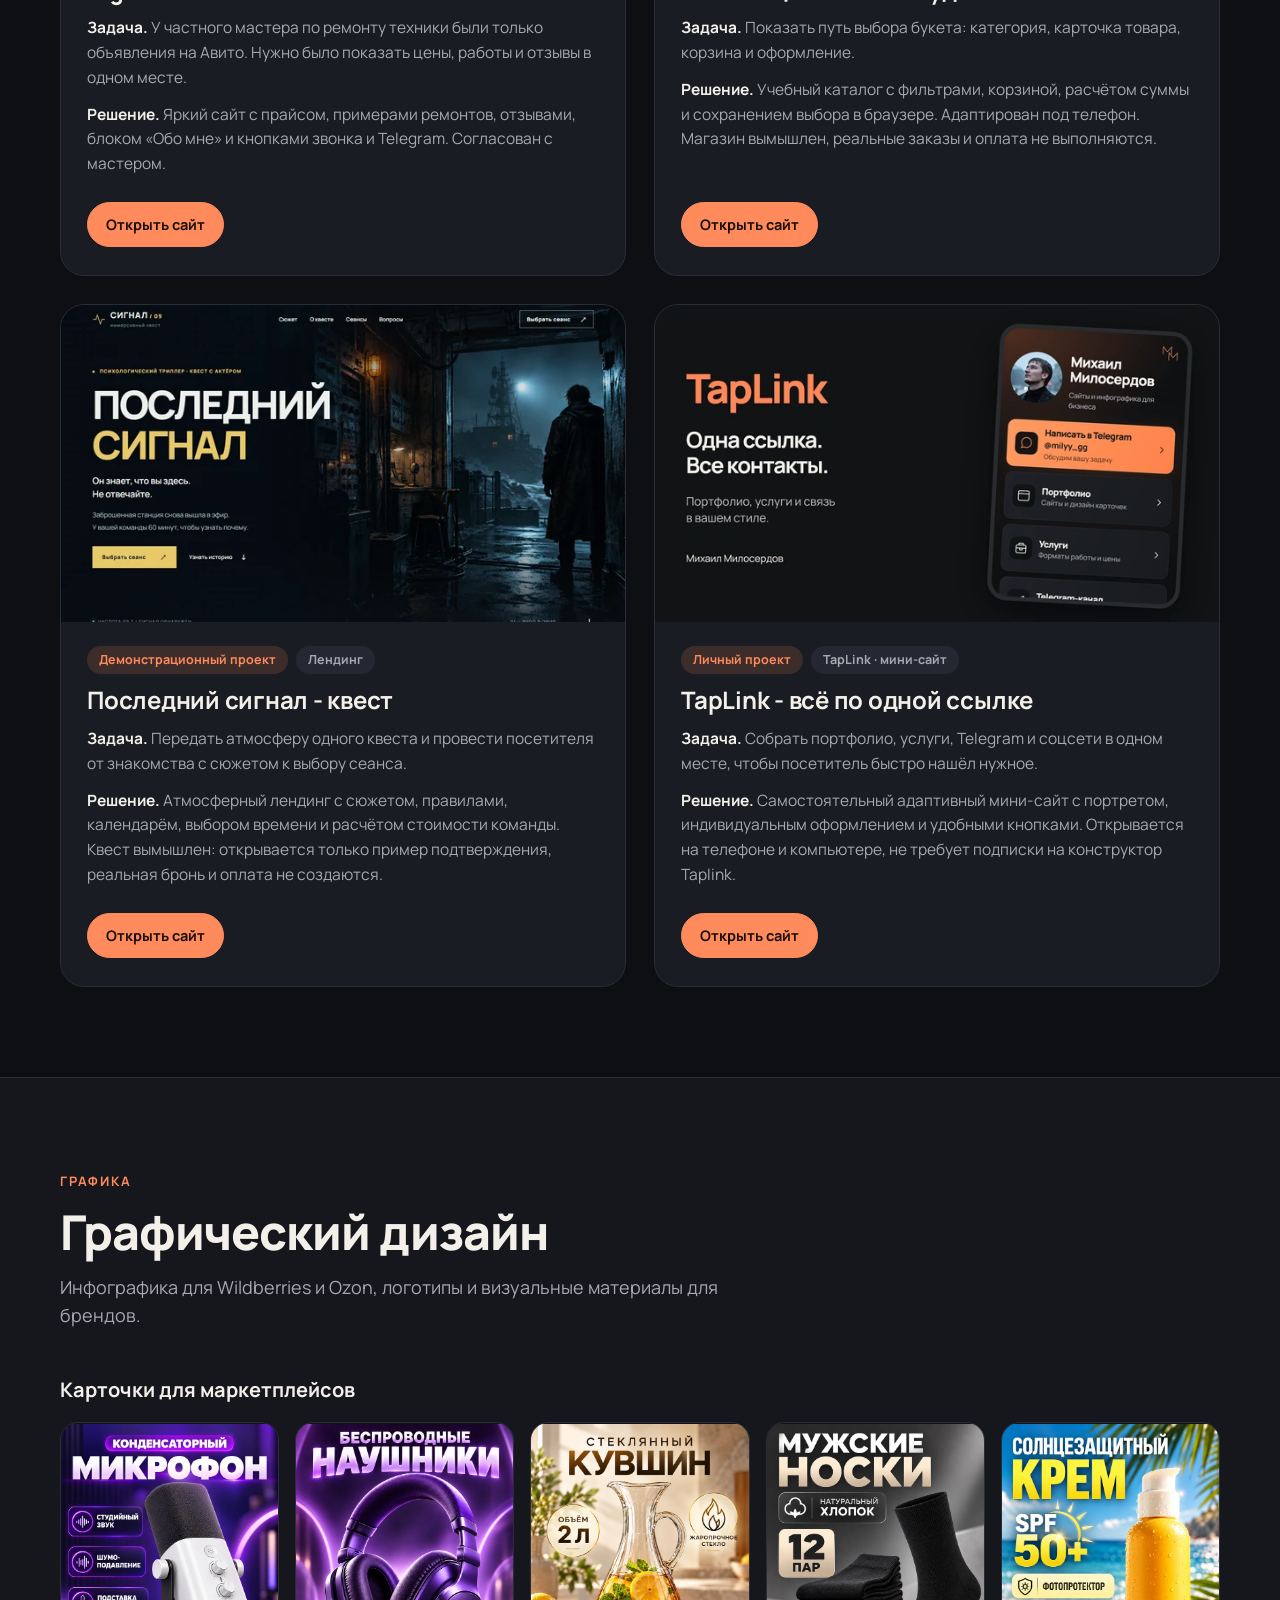
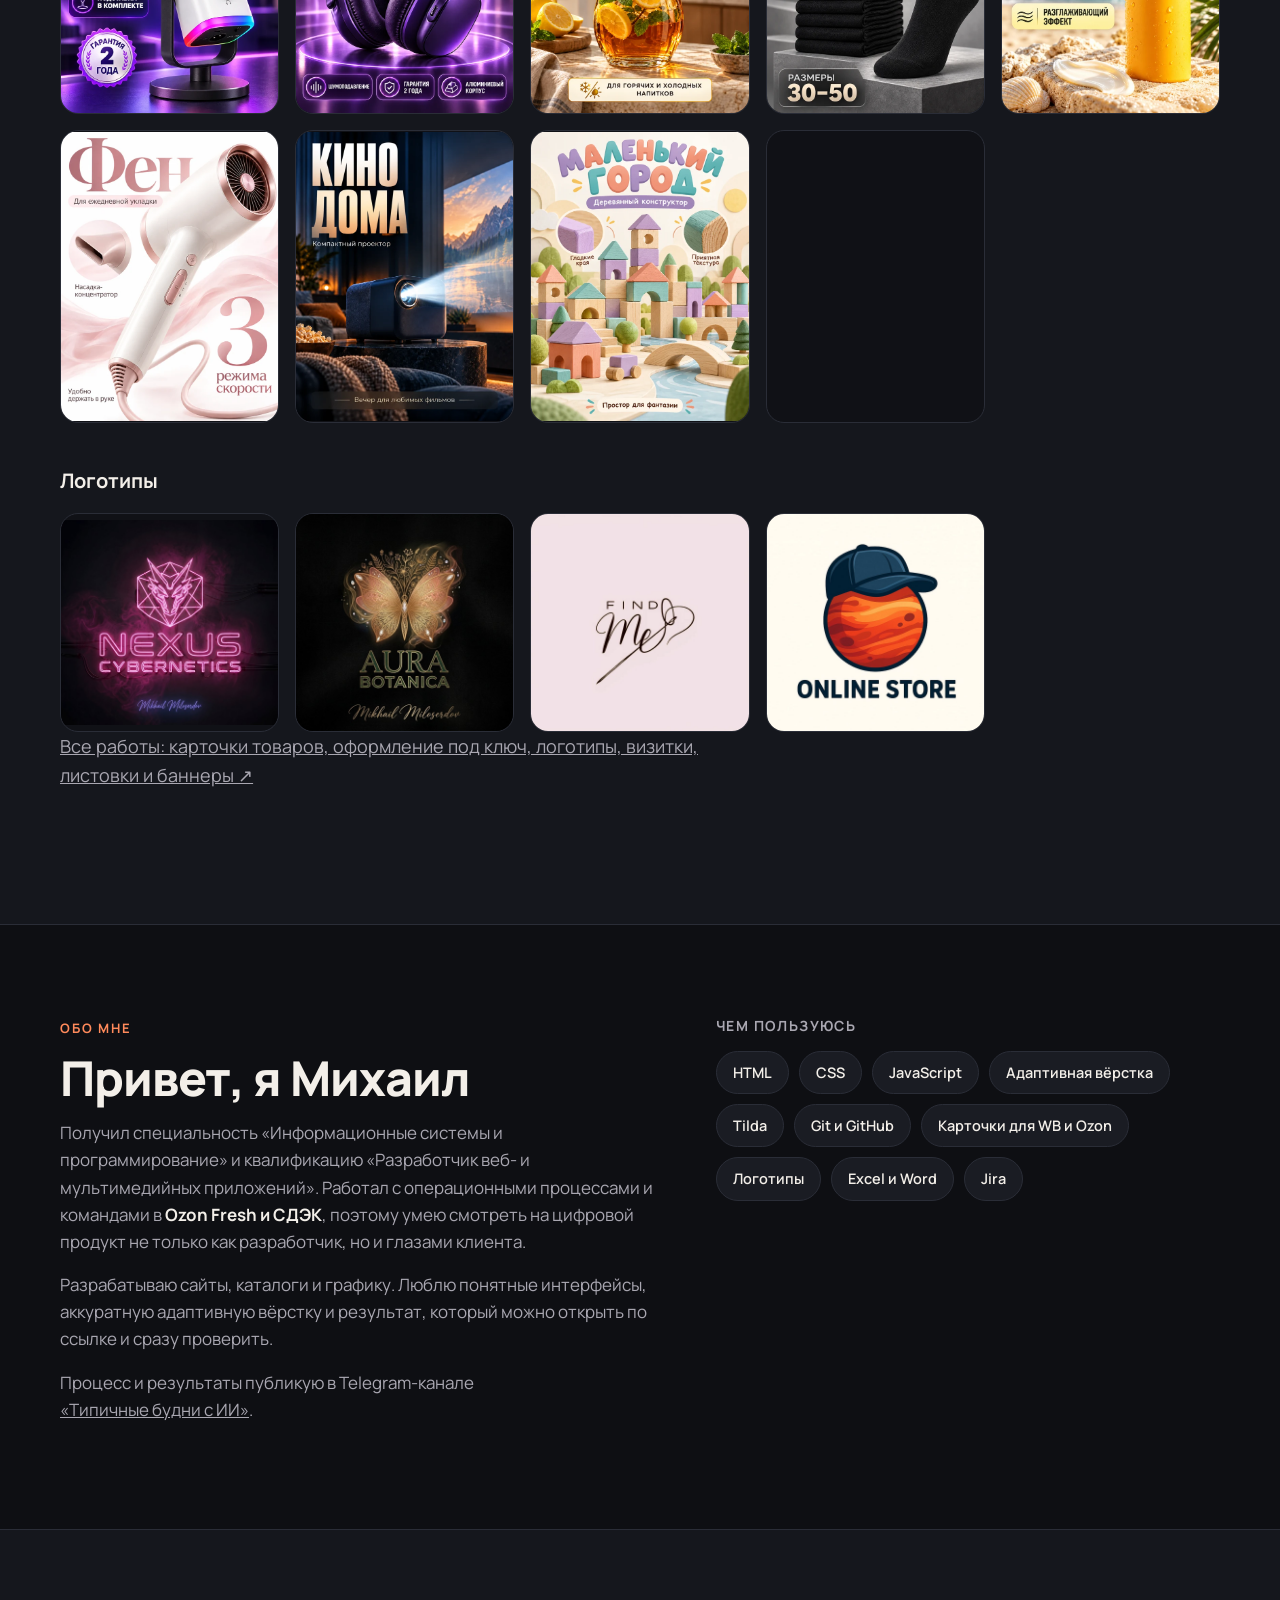
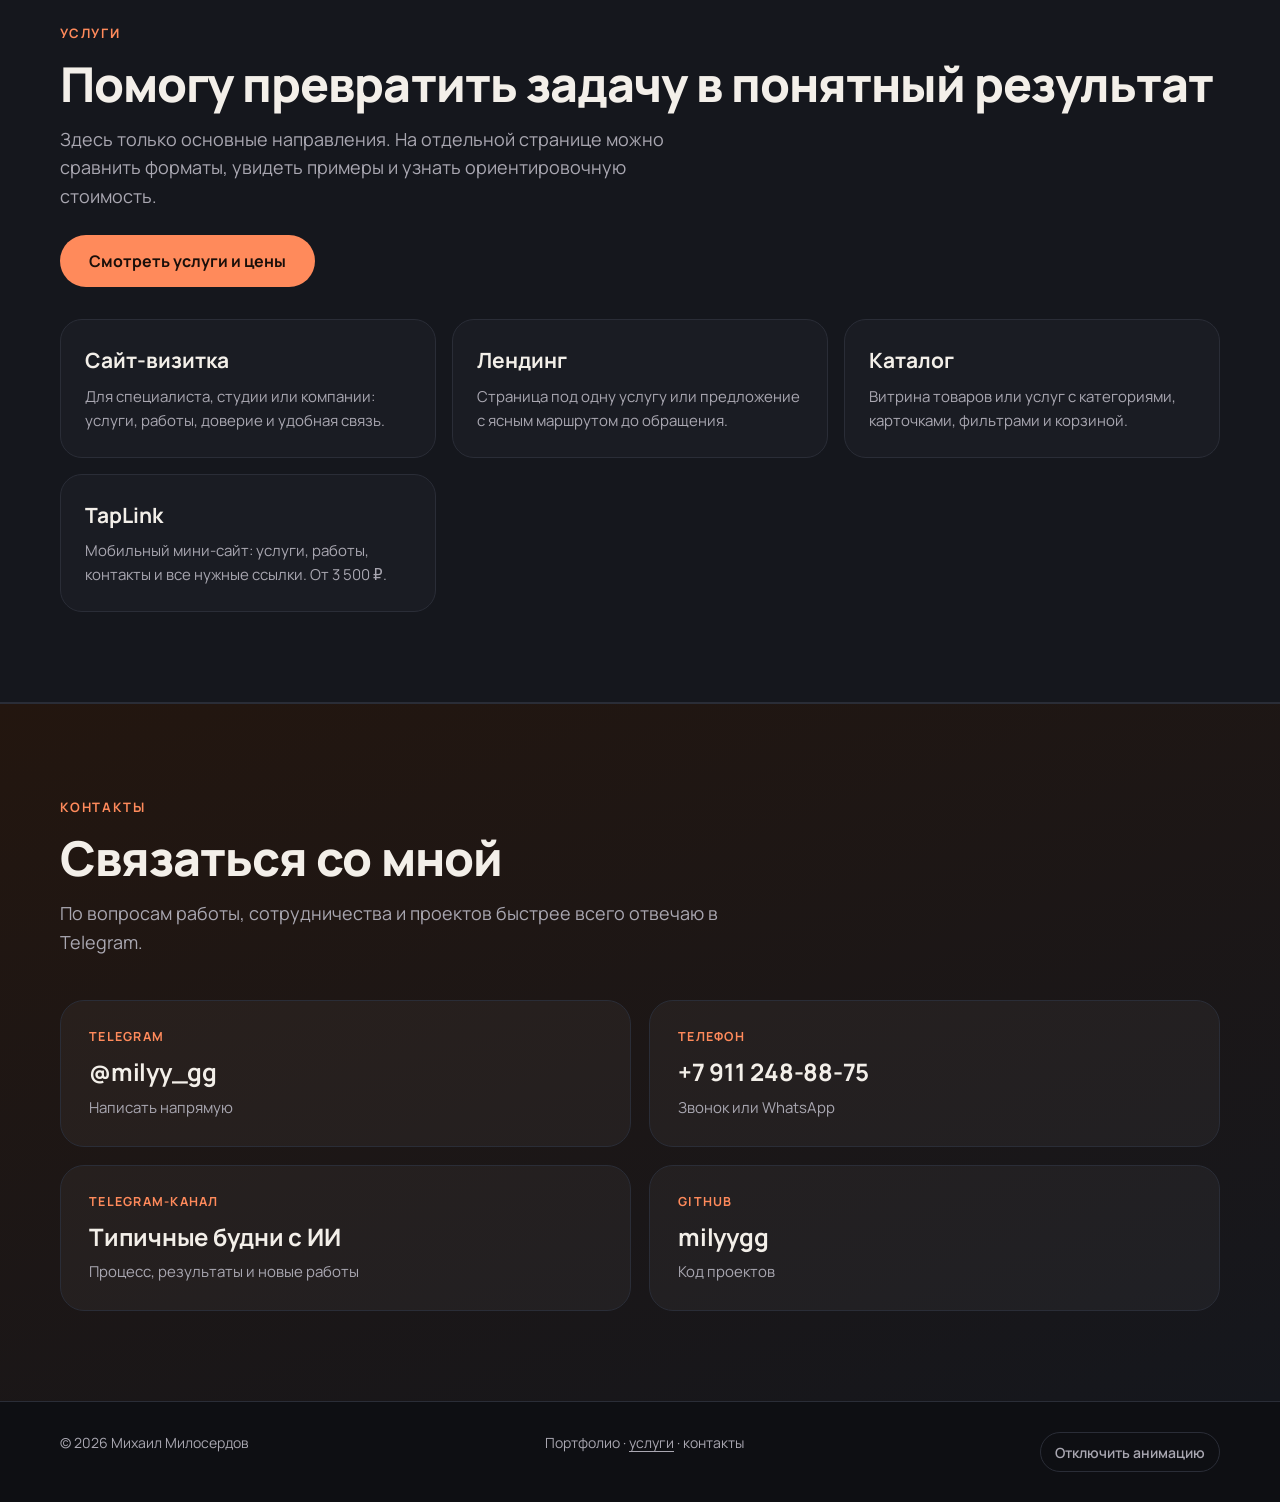
==== commit a5b165b5: "Feature approved product artwork and link full graphic collections" ====
--- a/index.html
+++ b/index.html
@@ -276,7 +276,7 @@
 <section class="section gfx" id="graphics">
   <div class="wrap">
     <span class="eyebrow">графика</span>
-    <h2>Карточки товаров и логотипы</h2>
+    <h2>Графический дизайн</h2>
     <p class="lead">Инфографика для Wildberries и Ozon, логотипы и визуальные материалы для брендов.</p>
     <h3 class="subtitle">Карточки для маркетплейсов</h3>
     <div class="gallery gallery--cards fade">
@@ -285,6 +285,10 @@
       <a href="assets/graphics/card-pitcher-2026.png" target="_blank" rel="noopener"><img src="assets/previews/card-pitcher-640.webp" srcset="assets/previews/card-pitcher-640.webp 640w, assets/previews/card-pitcher-1200.webp 1086w" sizes="(min-width: 900px) 380px, (min-width: 700px) 50vw, 100vw" width="1086" height="1448" decoding="async" alt="Карточка товара: стеклянный кувшин" loading="lazy"></a>
       <a href="assets/graphics/card-socks-2026.png" target="_blank" rel="noopener"><img src="assets/previews/card-socks-640.webp" srcset="assets/previews/card-socks-640.webp 640w, assets/previews/card-socks-1200.webp 1086w" sizes="(min-width: 900px) 380px, (min-width: 700px) 50vw, 100vw" width="1086" height="1448" decoding="async" alt="Карточка товара: мужские носки" loading="lazy"></a>
       <a href="assets/graphics/card-sunscreen-2026.png" target="_blank" rel="noopener"><img src="assets/previews/card-sunscreen-640.webp" srcset="assets/previews/card-sunscreen-640.webp 640w, assets/previews/card-sunscreen-1200.webp 1086w" sizes="(min-width: 900px) 380px, (min-width: 700px) 50vw, 100vw" width="1086" height="1448" decoding="async" alt="Карточка товара: солнцезащитный крем" loading="lazy"></a>
+      <a href="assets/graphics/card-01-hairdryer.png" target="_blank" rel="noopener"><img src="assets/previews/card-01-hairdryer-640.webp" width="1086" height="1448" decoding="async" alt="Карточка товара: Фен" loading="lazy"></a>
+      <a href="assets/graphics/card-11-projector.png" target="_blank" rel="noopener"><img src="assets/previews/card-11-projector-640.webp" width="1086" height="1448" decoding="async" alt="Карточка товара: Проектор" loading="lazy"></a>
+      <a href="assets/graphics/card-17-blocks.png" target="_blank" rel="noopener"><img src="assets/previews/card-17-blocks-640.webp" width="1086" height="1448" decoding="async" alt="Карточка товара: Деревянный конструктор" loading="lazy"></a>
+      <a href="assets/graphics/card-18-bedding.png" target="_blank" rel="noopener"><img src="assets/previews/card-18-bedding-640.webp" width="1086" height="1448" decoding="async" alt="Карточка товара: Постельное бельё" loading="lazy"></a>
     </div>
     <h3 class="subtitle">Логотипы</h3>
     <div class="gallery gallery--logos fade">
@@ -293,6 +297,7 @@
       <a href="assets/graphics/logo-findme.jpg" target="_blank" rel="noopener"><img src="assets/graphics/logo-findme.jpg" alt="Логотип Find Me" loading="lazy"></a>
       <a href="assets/graphics/logo-onlinestore.jpg" target="_blank" rel="noopener"><img src="assets/graphics/logo-onlinestore.jpg" alt="Логотип интернет-магазина Online Store" loading="lazy"></a>
     </div>
+    <p class="lead"><a href="https://milyygg.github.io/works/#graphics">Все работы: карточки товаров, оформление под ключ, логотипы, визитки, листовки и баннеры ↗</a></p>
   </div>
 </section>
 
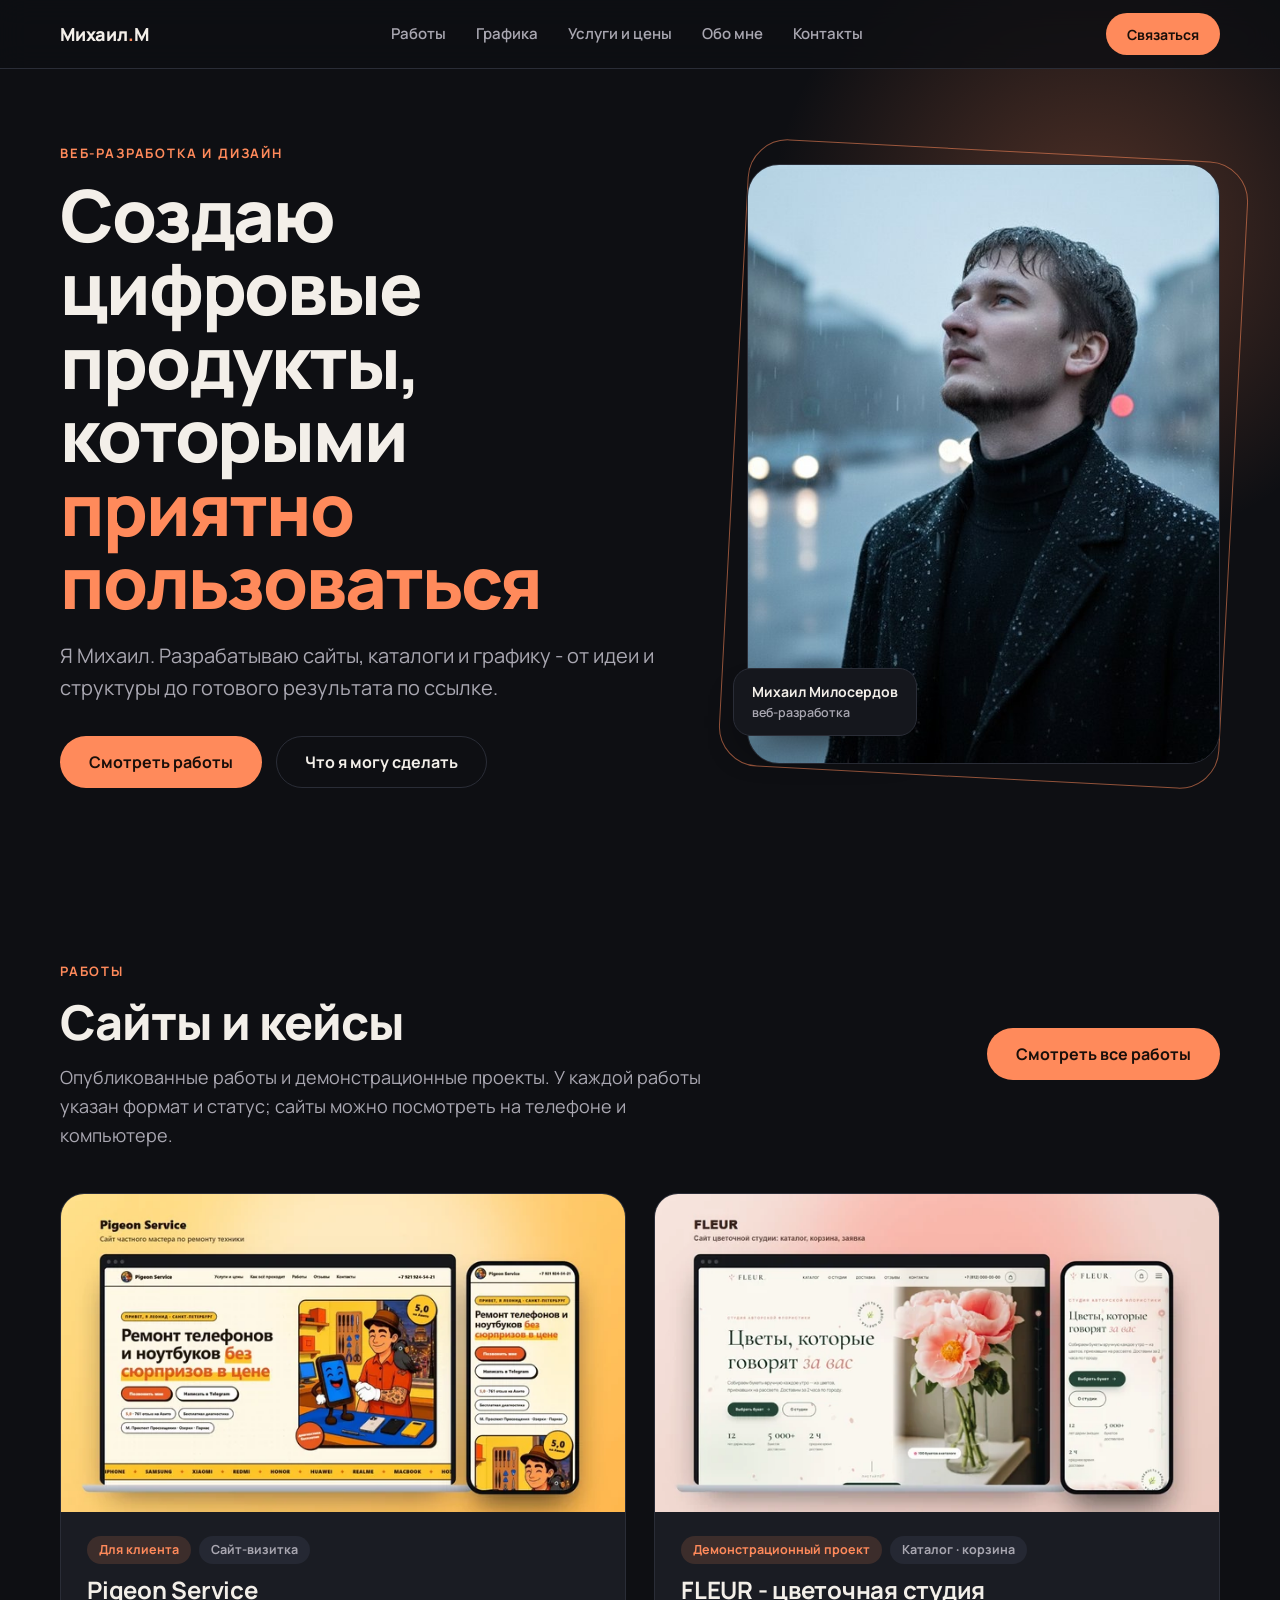
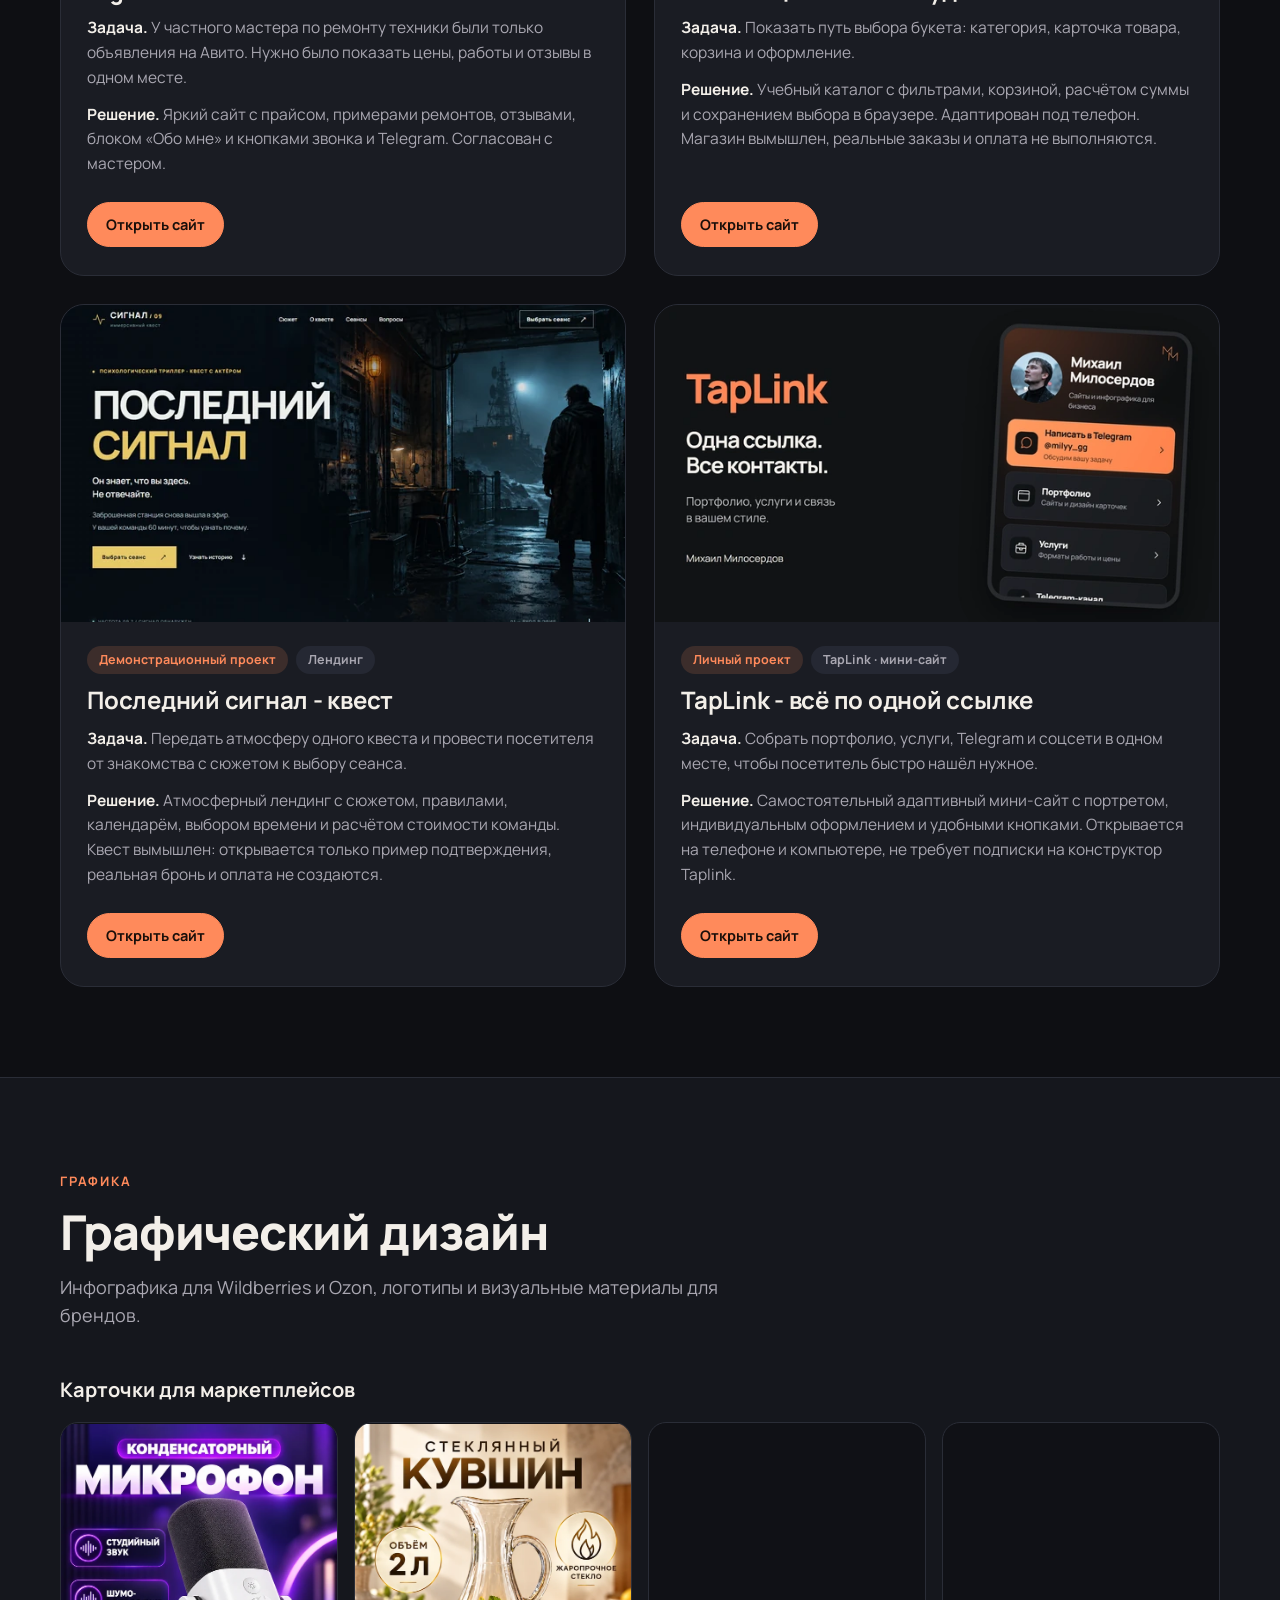
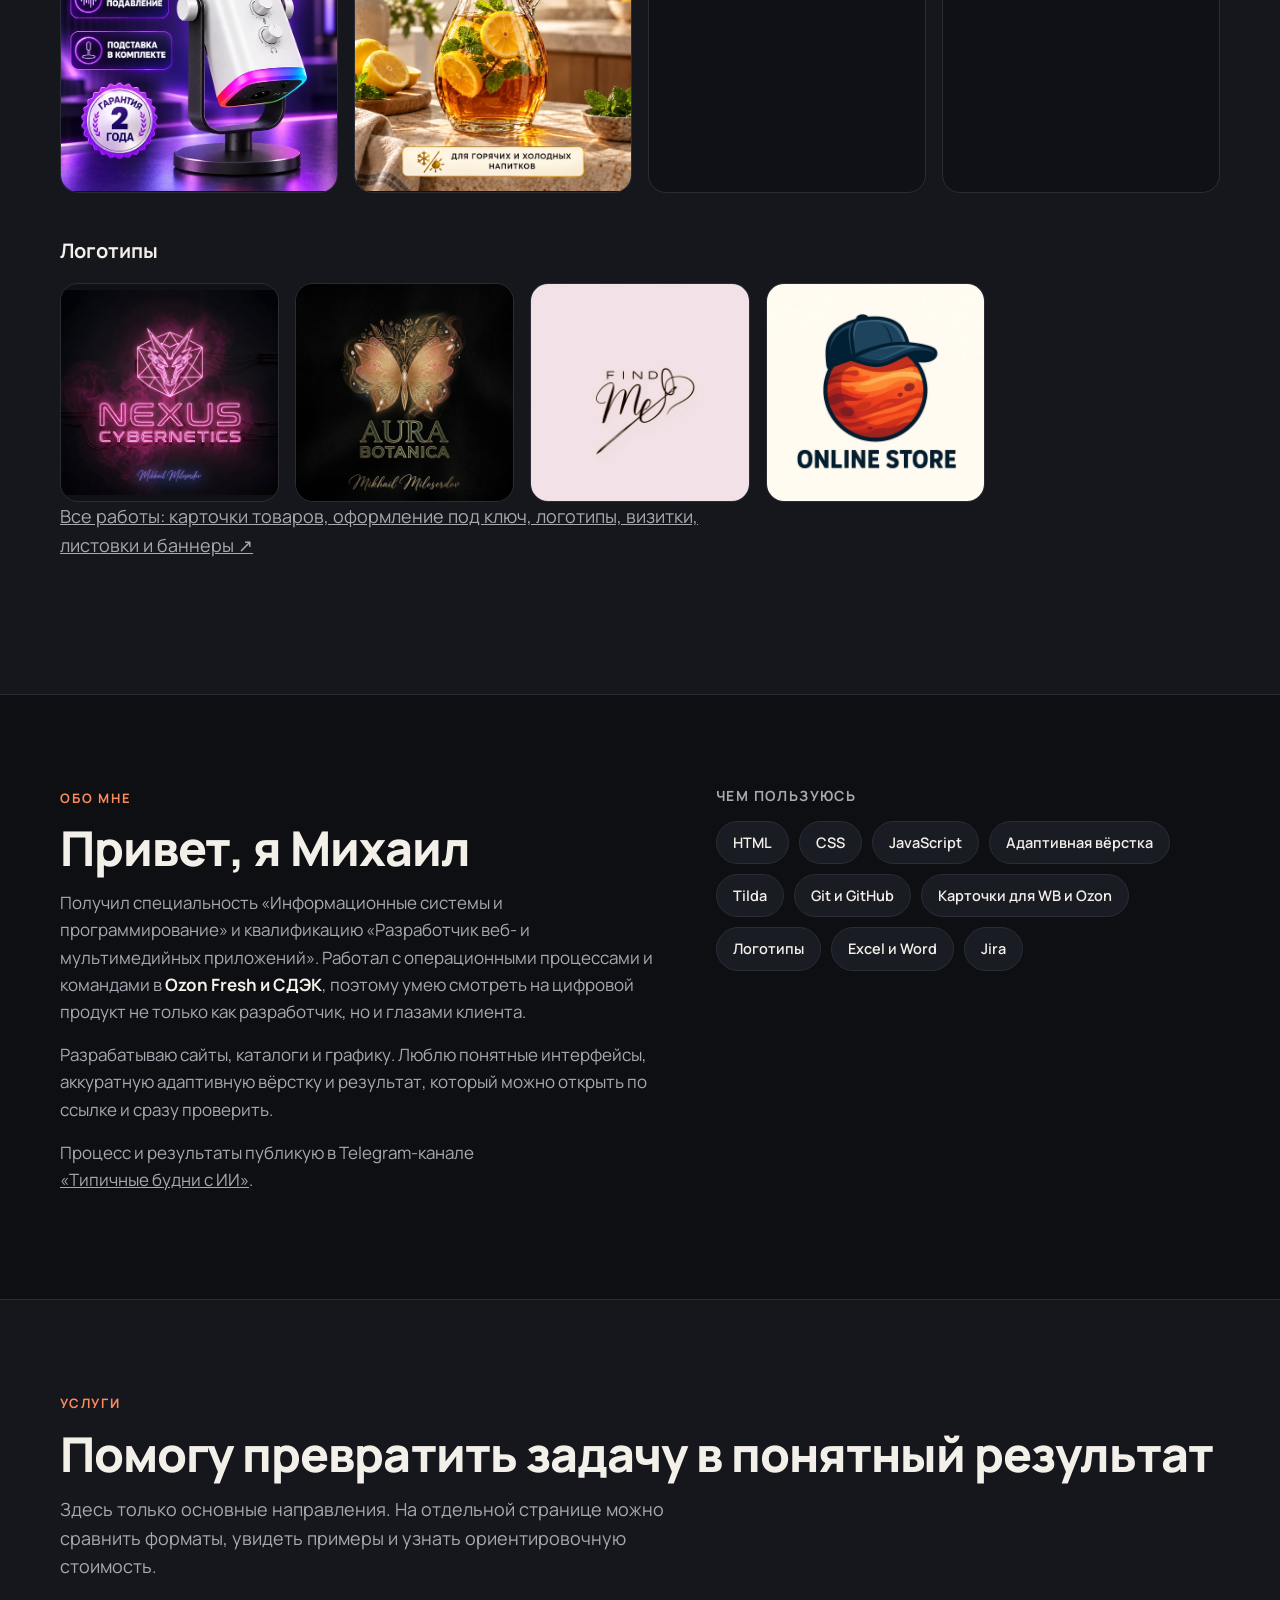
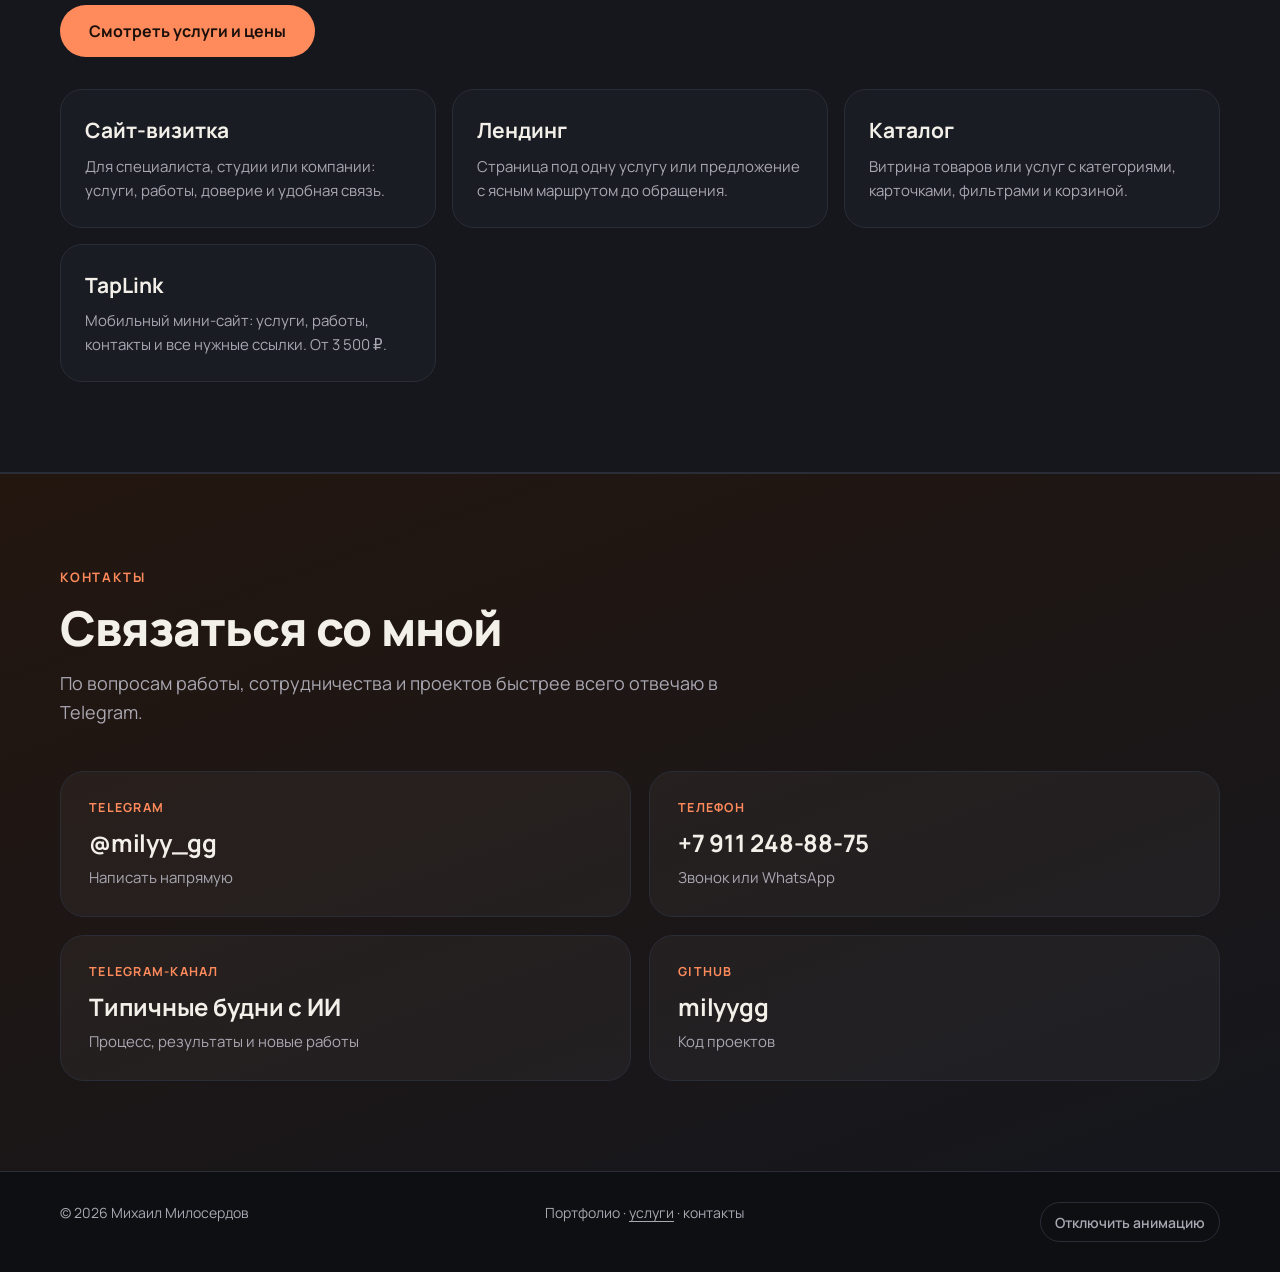
==== commit 12c3420e: "Keep four selected product cards in the main portfolio" ====
--- a/index.html
+++ b/index.html
@@ -94,6 +94,7 @@
 @media(min-width:1000px){.gallery{grid-template-columns:repeat(5,minmax(0,1fr))}}
 .gallery a{display:flex;align-items:center;justify-content:center;border-radius:18px;overflow:hidden;border:1px solid var(--line);background:#101116;transition:transform .3s,border-color .3s}
 .gallery--cards a{aspect-ratio:3/4}
+@media(min-width:1000px){.gallery--cards{grid-template-columns:repeat(4,minmax(0,1fr))}}
 .gallery--logos a{aspect-ratio:1/1}
 .gallery a:hover{transform:translateY(-4px);border-color:var(--accent)}
 .gallery img{width:100%;height:100%;object-fit:contain}
@@ -281,14 +282,10 @@
     <h3 class="subtitle">Карточки для маркетплейсов</h3>
     <div class="gallery gallery--cards fade">
       <a href="assets/graphics/card-microphone-2026.png" target="_blank" rel="noopener"><img src="assets/previews/card-microphone-640.webp" srcset="assets/previews/card-microphone-640.webp 640w, assets/previews/card-microphone-1200.webp 1086w" sizes="(min-width: 900px) 380px, (min-width: 700px) 50vw, 100vw" width="1086" height="1448" decoding="async" alt="Карточка товара: конденсаторный микрофон" loading="lazy"></a>
-      <a href="assets/graphics/card-headphones-2026.png" target="_blank" rel="noopener"><img src="assets/previews/card-headphones-640.webp" srcset="assets/previews/card-headphones-640.webp 640w, assets/previews/card-headphones-1200.webp 1086w" sizes="(min-width: 900px) 380px, (min-width: 700px) 50vw, 100vw" width="1086" height="1448" decoding="async" alt="Карточка товара: беспроводные наушники" loading="lazy"></a>
       <a href="assets/graphics/card-pitcher-2026.png" target="_blank" rel="noopener"><img src="assets/previews/card-pitcher-640.webp" srcset="assets/previews/card-pitcher-640.webp 640w, assets/previews/card-pitcher-1200.webp 1086w" sizes="(min-width: 900px) 380px, (min-width: 700px) 50vw, 100vw" width="1086" height="1448" decoding="async" alt="Карточка товара: стеклянный кувшин" loading="lazy"></a>
       <a href="assets/graphics/card-socks-2026.png" target="_blank" rel="noopener"><img src="assets/previews/card-socks-640.webp" srcset="assets/previews/card-socks-640.webp 640w, assets/previews/card-socks-1200.webp 1086w" sizes="(min-width: 900px) 380px, (min-width: 700px) 50vw, 100vw" width="1086" height="1448" decoding="async" alt="Карточка товара: мужские носки" loading="lazy"></a>
-      <a href="assets/graphics/card-sunscreen-2026.png" target="_blank" rel="noopener"><img src="assets/previews/card-sunscreen-640.webp" srcset="assets/previews/card-sunscreen-640.webp 640w, assets/previews/card-sunscreen-1200.webp 1086w" sizes="(min-width: 900px) 380px, (min-width: 700px) 50vw, 100vw" width="1086" height="1448" decoding="async" alt="Карточка товара: солнцезащитный крем" loading="lazy"></a>
-      <a href="assets/graphics/card-01-hairdryer.png" target="_blank" rel="noopener"><img src="assets/previews/card-01-hairdryer-640.webp" width="1086" height="1448" decoding="async" alt="Карточка товара: Фен" loading="lazy"></a>
-      <a href="assets/graphics/card-11-projector.png" target="_blank" rel="noopener"><img src="assets/previews/card-11-projector-640.webp" width="1086" height="1448" decoding="async" alt="Карточка товара: Проектор" loading="lazy"></a>
       <a href="assets/graphics/card-17-blocks.png" target="_blank" rel="noopener"><img src="assets/previews/card-17-blocks-640.webp" width="1086" height="1448" decoding="async" alt="Карточка товара: Деревянный конструктор" loading="lazy"></a>
-      <a href="assets/graphics/card-18-bedding.png" target="_blank" rel="noopener"><img src="assets/previews/card-18-bedding-640.webp" width="1086" height="1448" decoding="async" alt="Карточка товара: Постельное бельё" loading="lazy"></a>
+    
     </div>
     <h3 class="subtitle">Логотипы</h3>
     <div class="gallery gallery--logos fade">
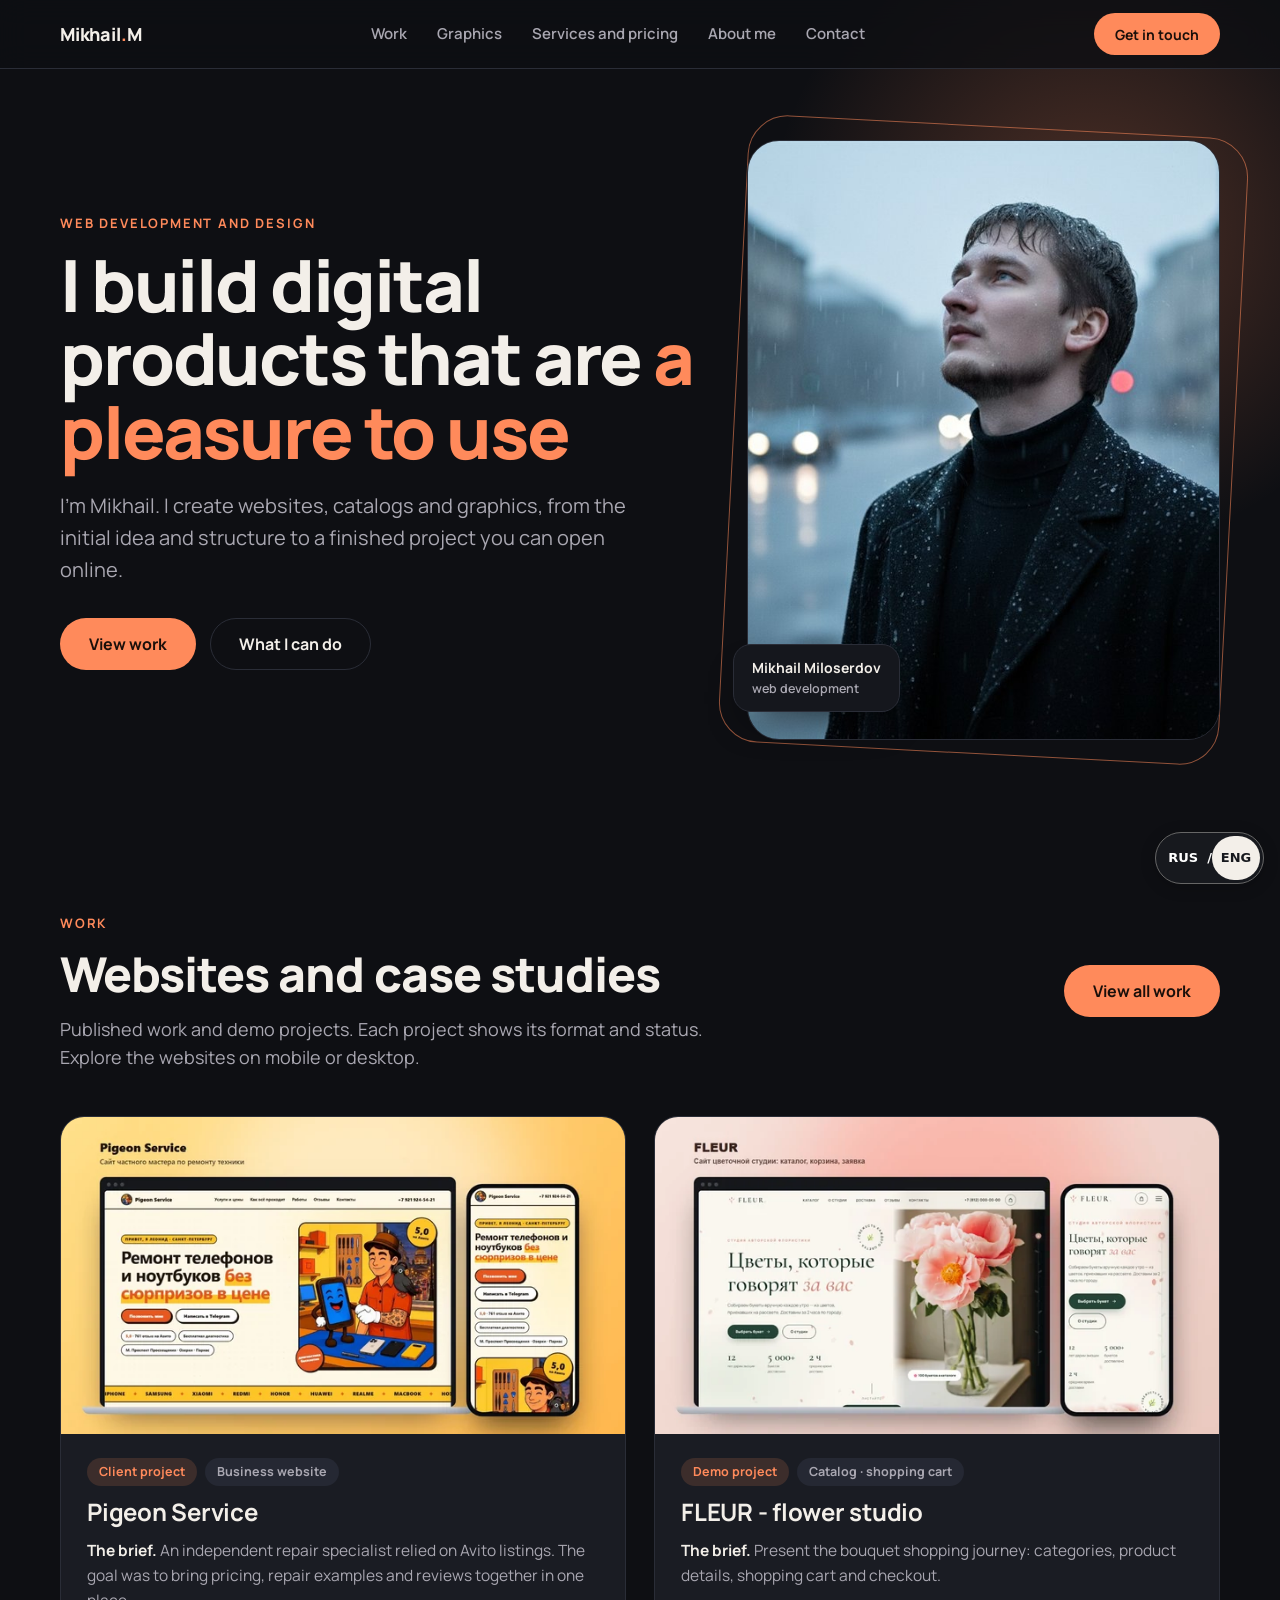
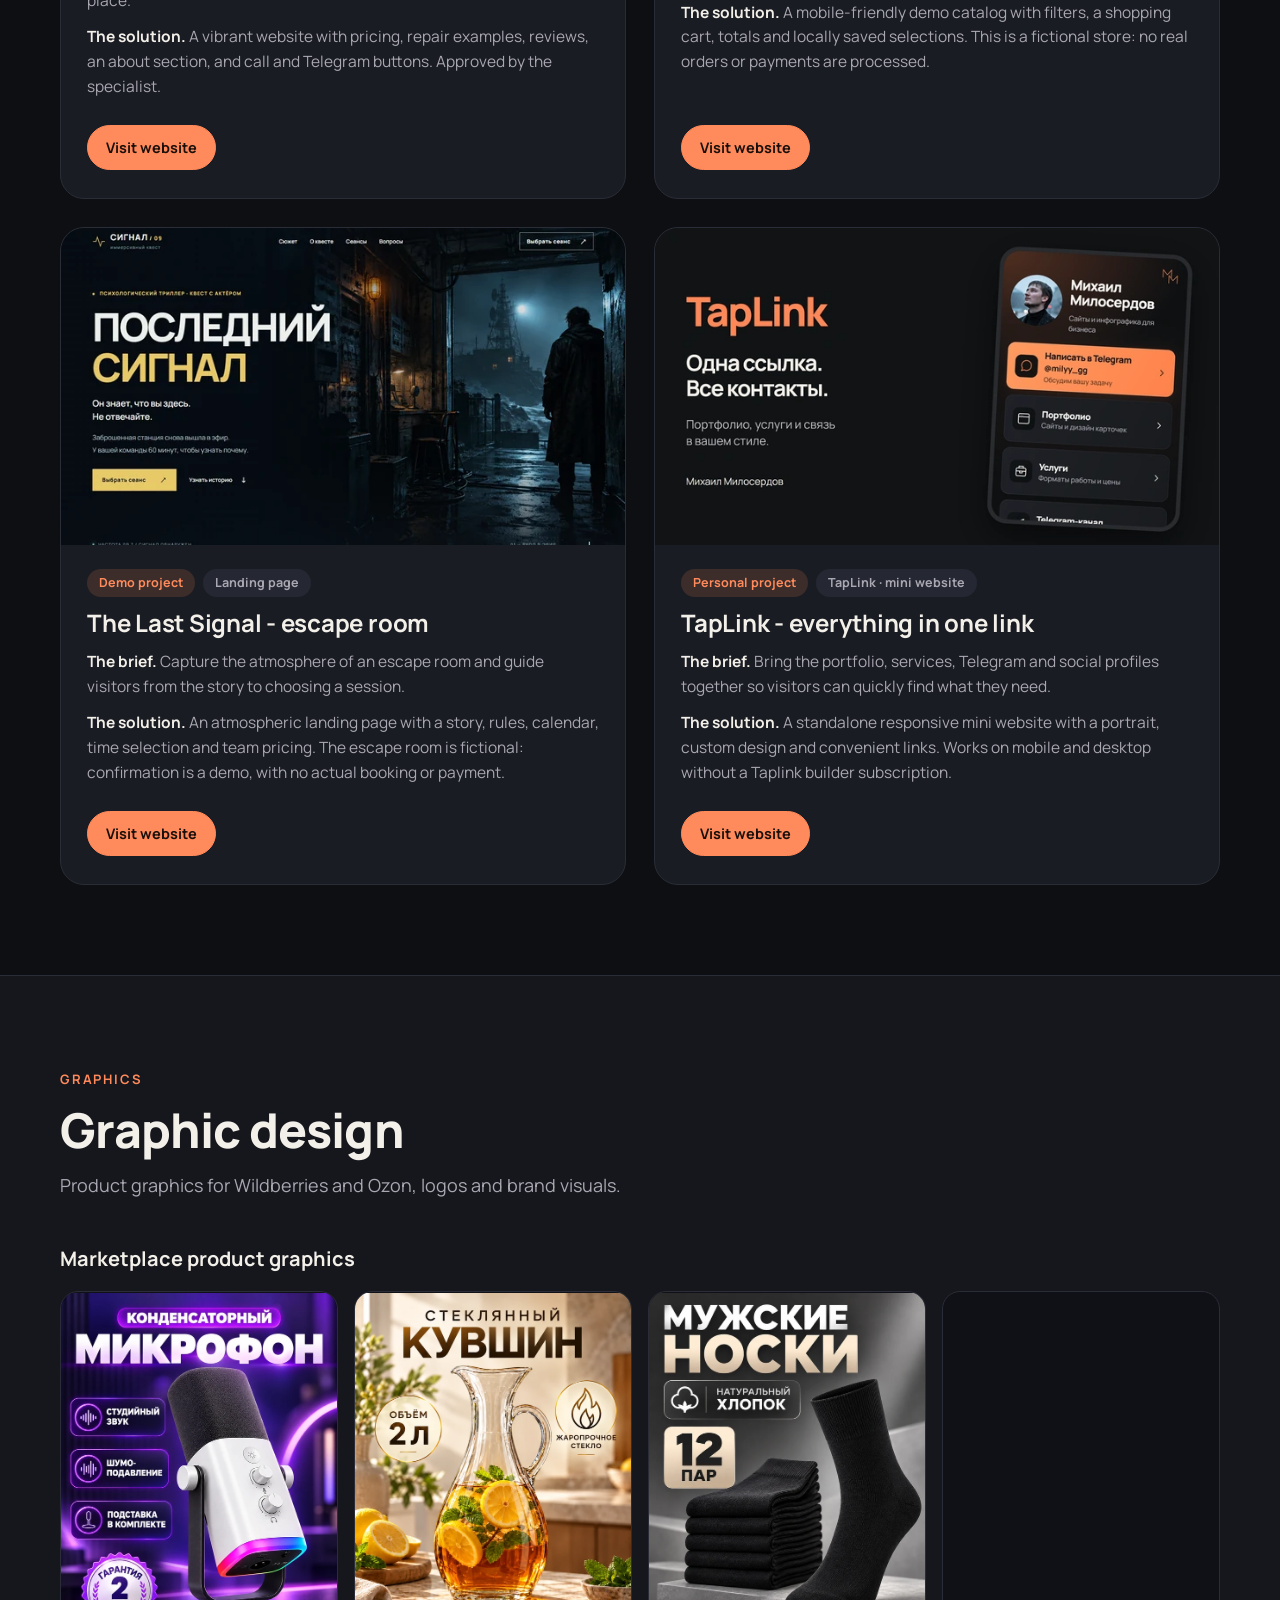
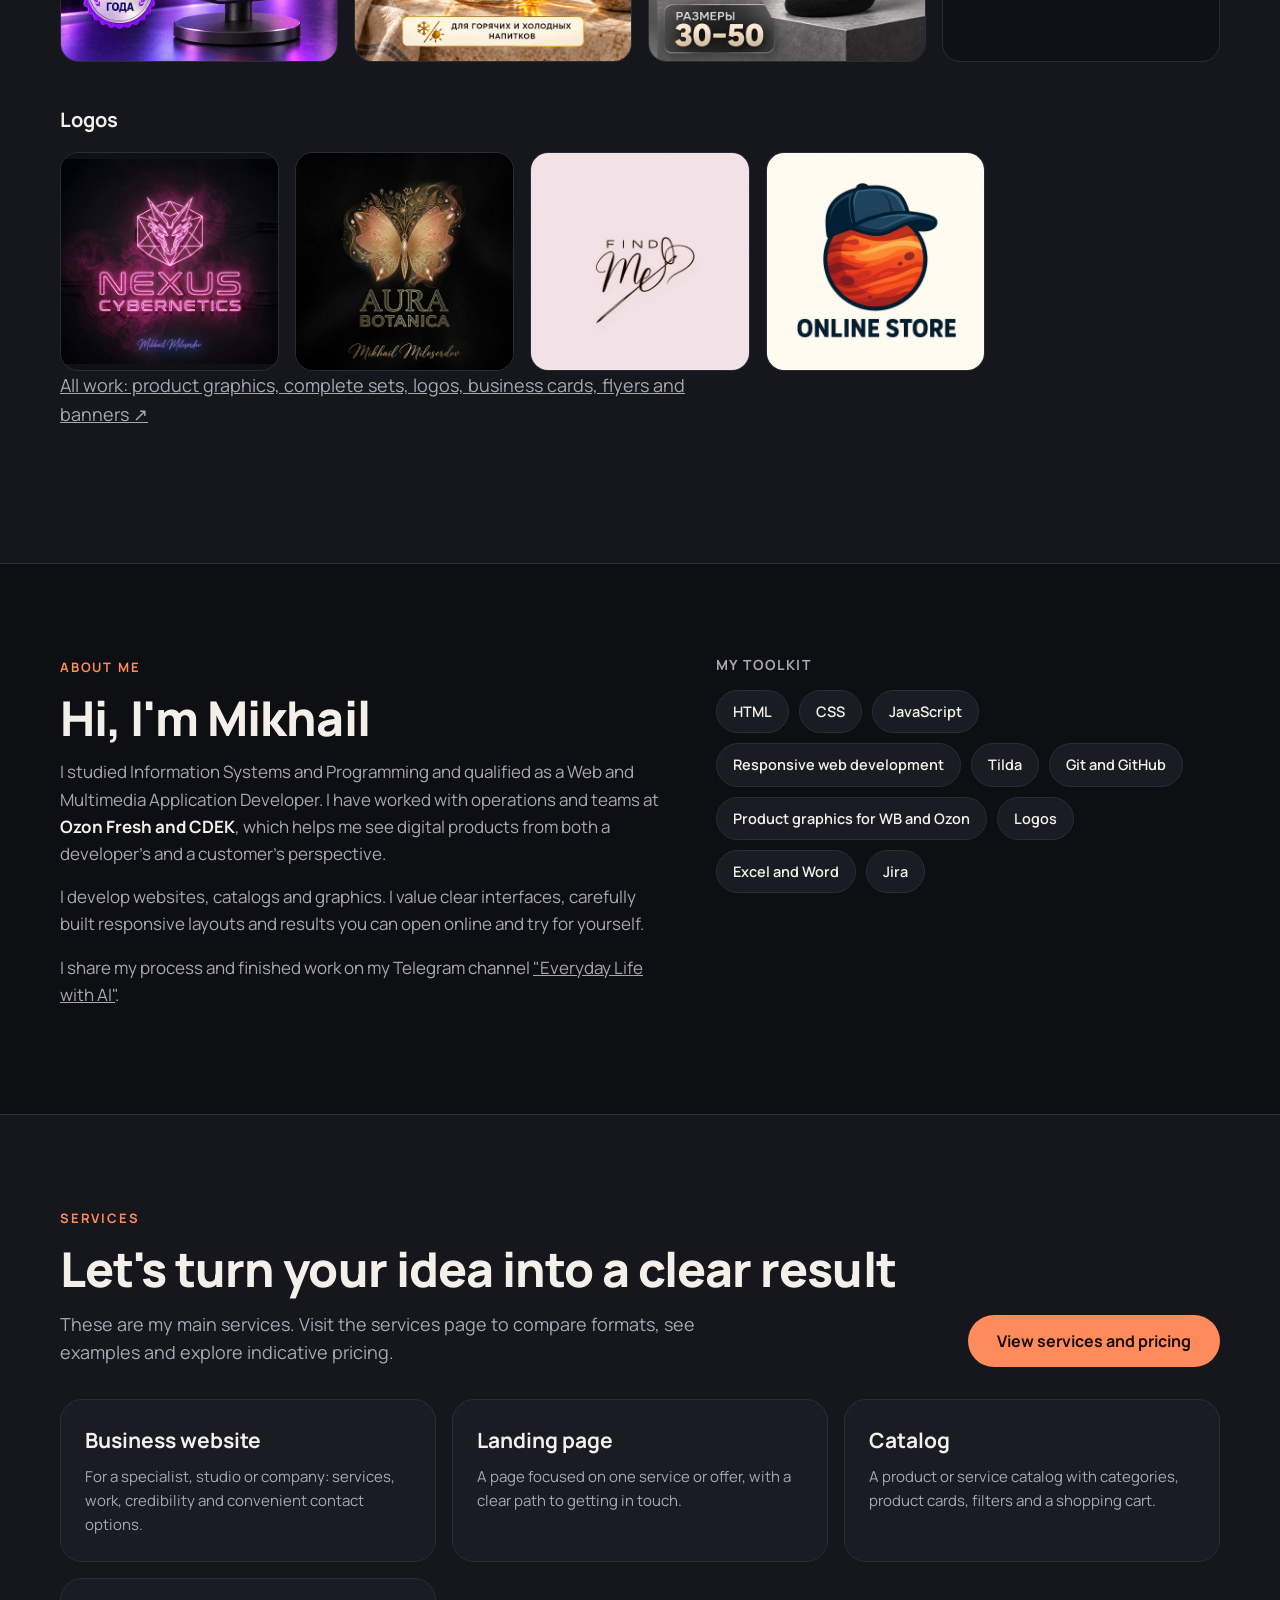
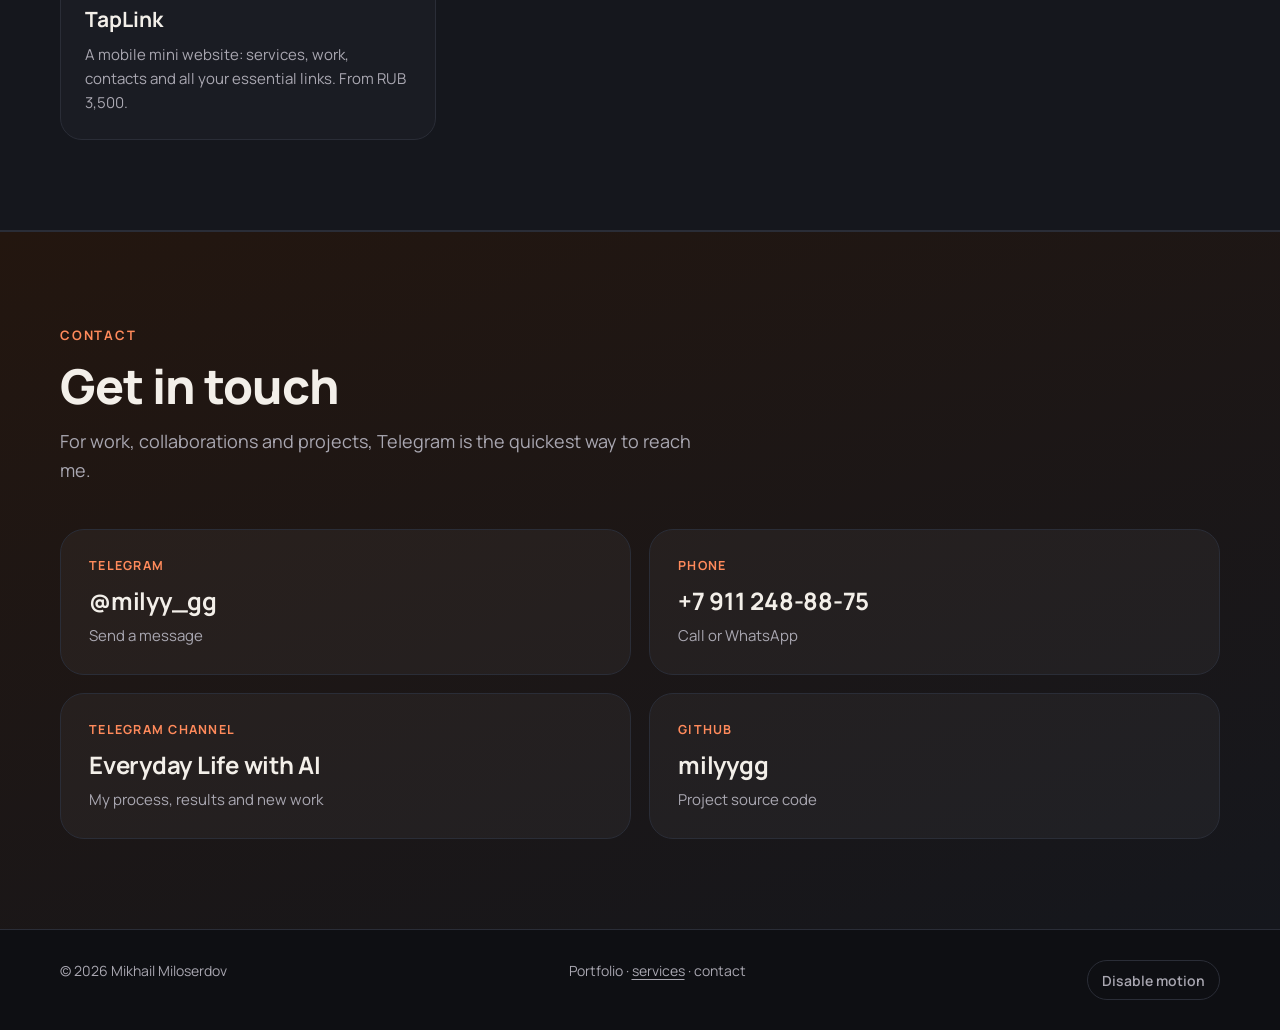
==== commit 750f7446: "Add Russian and English portfolio localization" ====
--- a/index.html
+++ b/index.html
@@ -177,6 +177,7 @@
 }
 </style>
 <link rel="stylesheet" href="assets/motion.css">
+<script src="translations.js" defer></script><script src="language.js" defer></script>
 </head>
 <body>
 
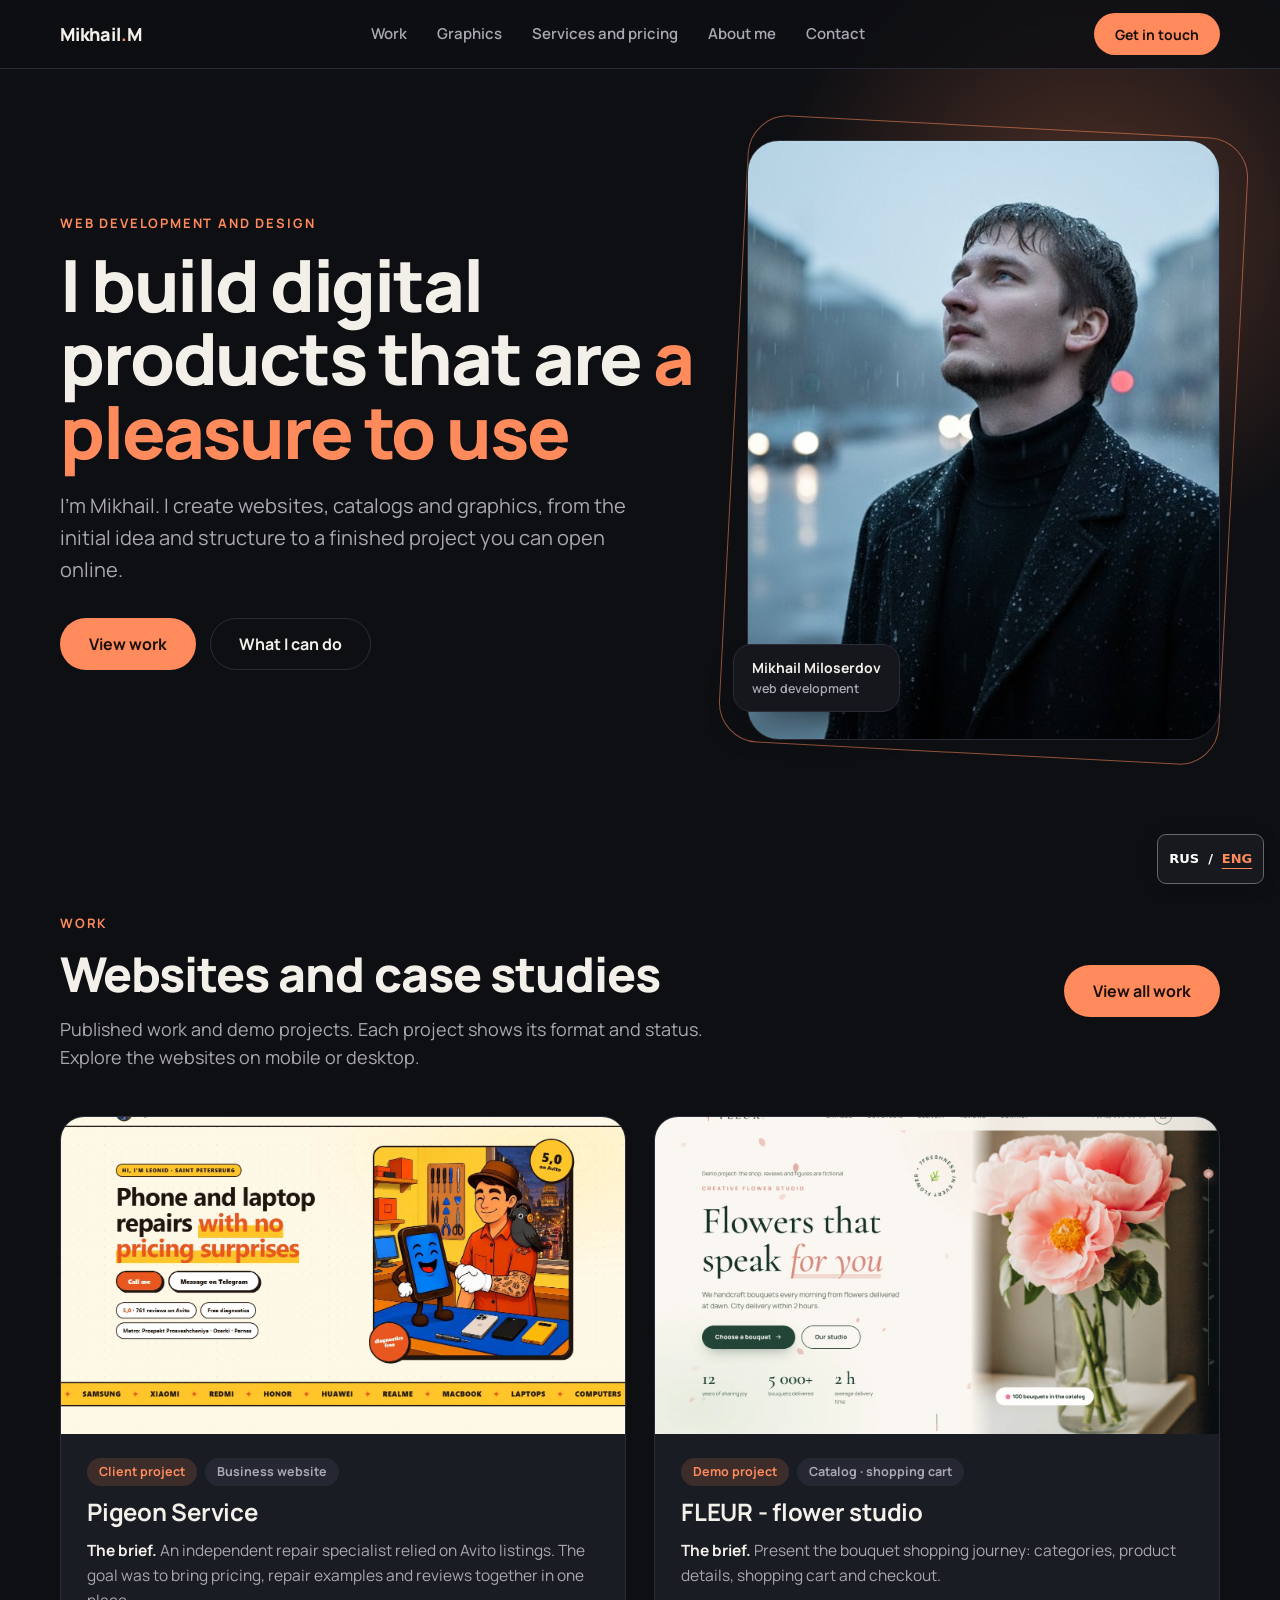
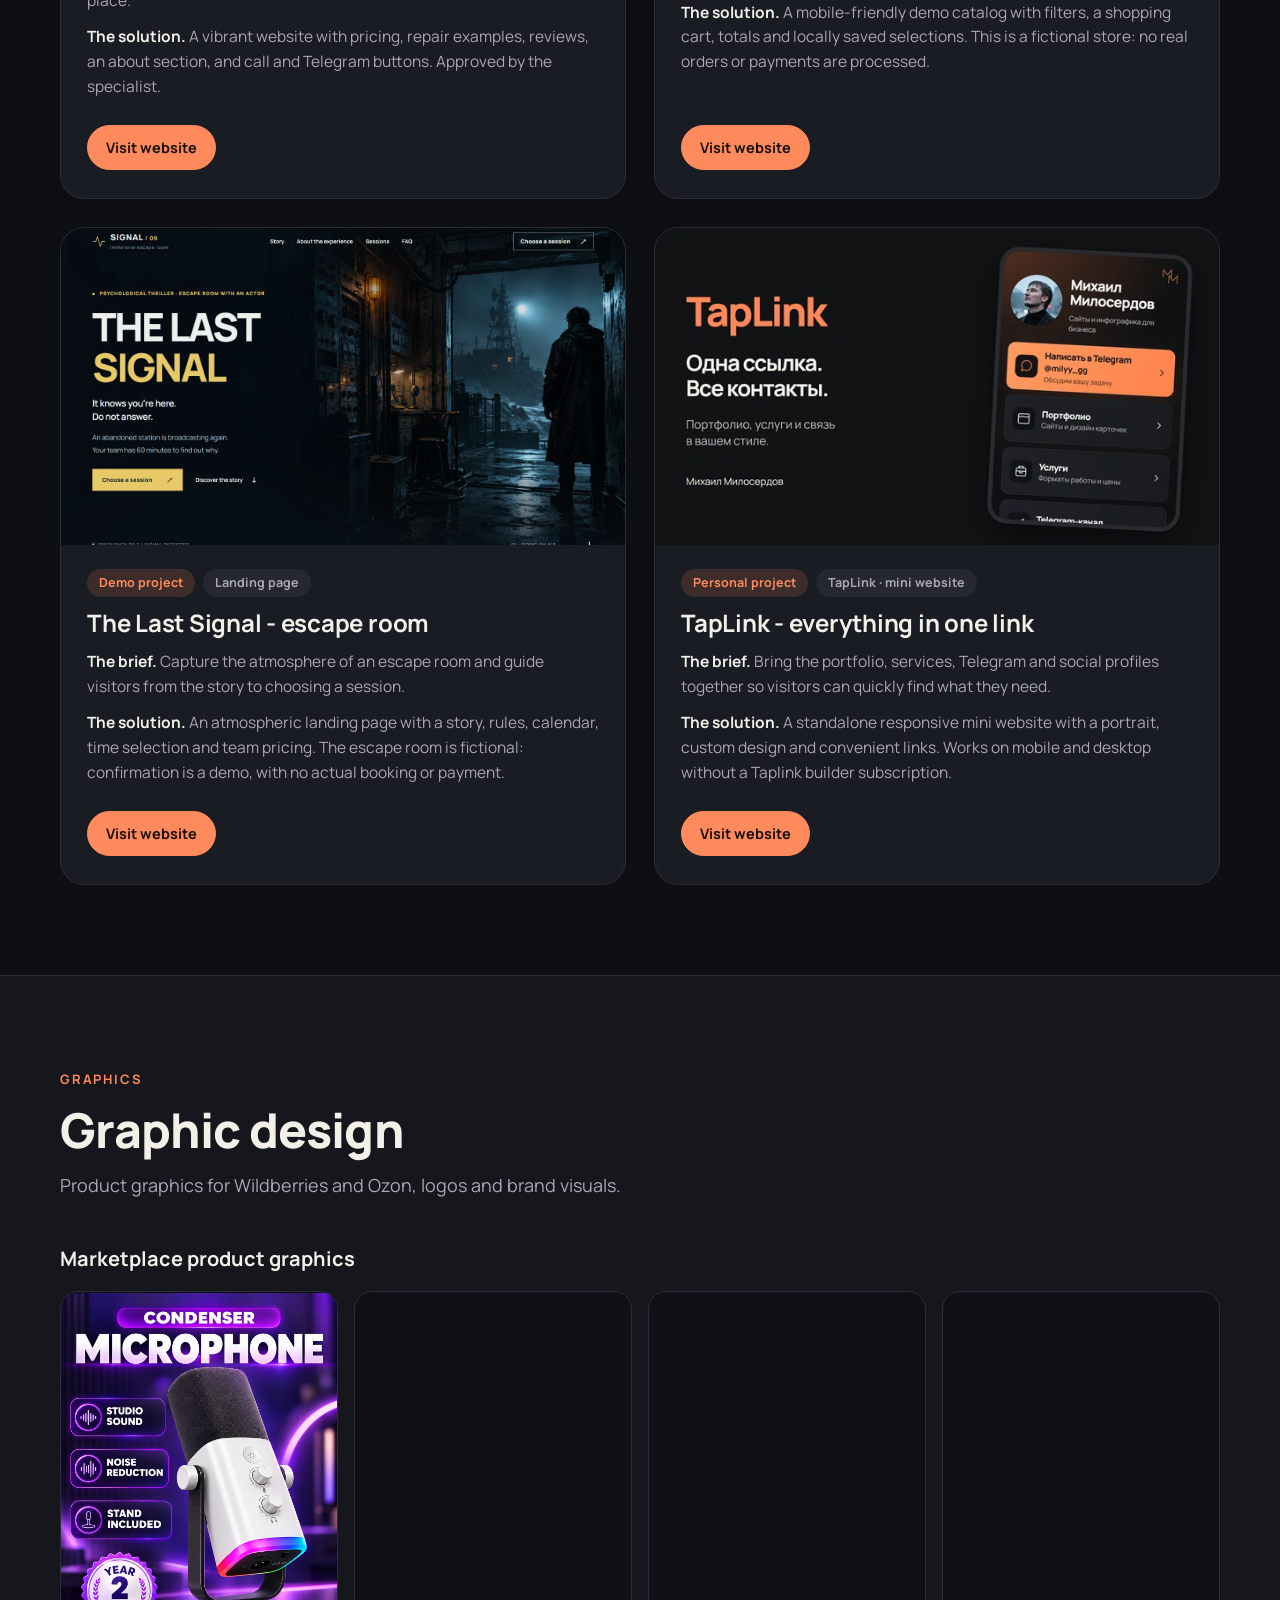
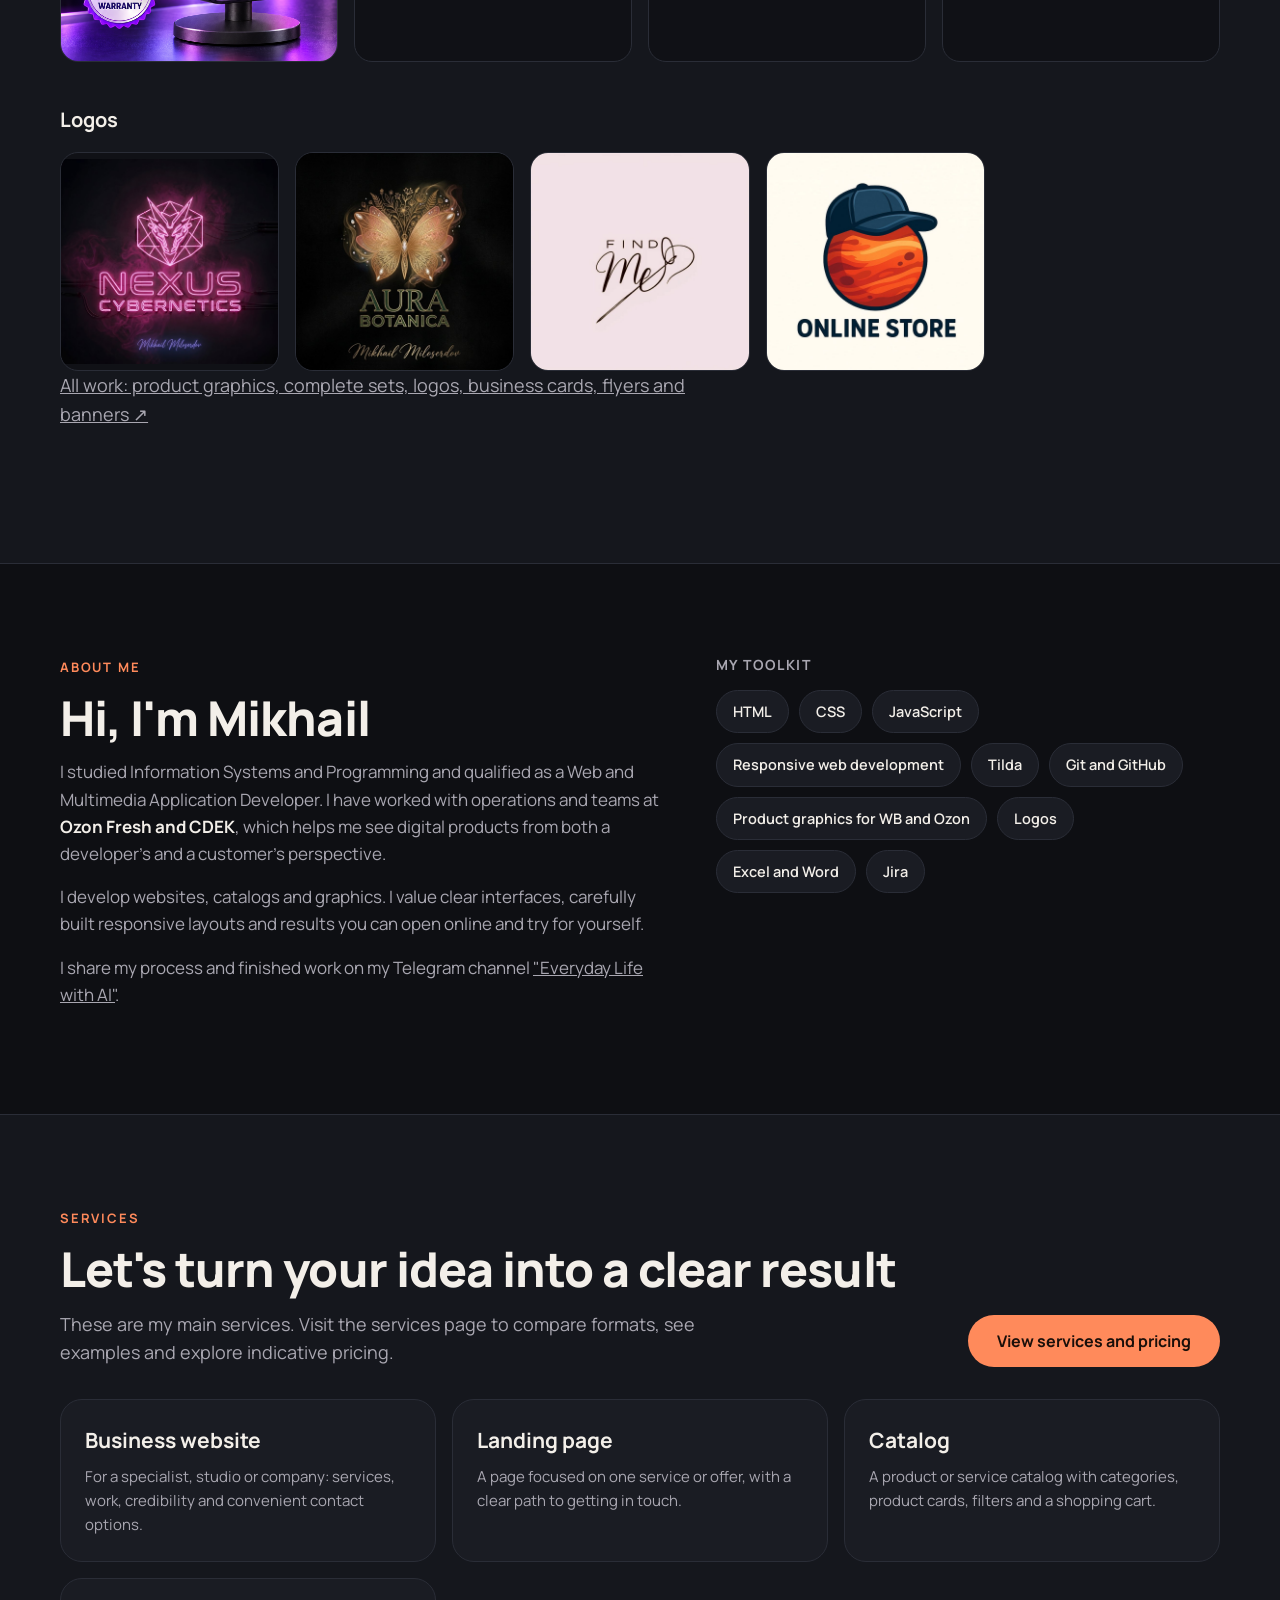
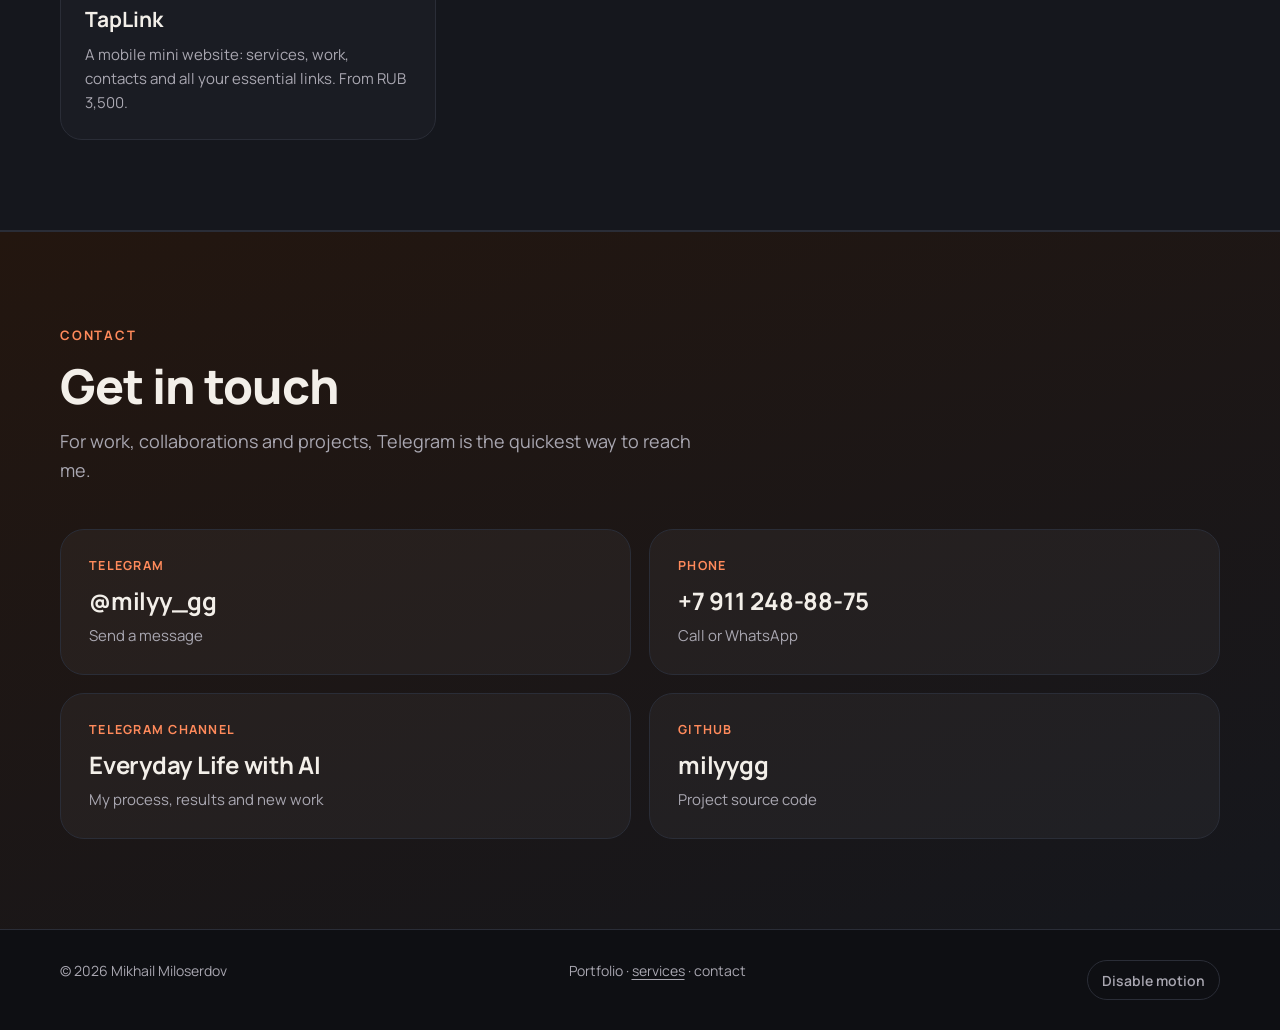
==== commit 9f8a1568: "Fix language switcher and matching bilingual previews" ====
--- a/index.html
+++ b/index.html
@@ -228,7 +228,7 @@
     <div class="works">
 
       <article class="work fade">
-        <a class="work__img" href="https://milyygg.github.io/pigeon-service/" target="_blank" rel="noopener"><img src="assets/previews/pigeon-640.webp" srcset="assets/previews/pigeon-640.webp 640w, assets/previews/pigeon-1200.webp 1200w" sizes="(min-width: 900px) 380px, (min-width: 700px) 50vw, 100vw" width="1200" height="675" decoding="async" alt="Сайт Pigeon Service на компьютере и телефоне" loading="lazy"></a>
+        <a class="work__img" href="https://milyygg.github.io/pigeon-service/" target="_blank" rel="noopener"><img data-src-en="assets/previews/pigeon-paired-en.webp" src="assets/previews/pigeon-paired-ru.webp"  sizes="(min-width: 900px) 380px, (min-width: 700px) 50vw, 100vw" width="1200" height="675" decoding="async" alt="Сайт Pigeon Service на компьютере и телефоне" loading="lazy"></a>
         <div class="work__body">
           <div class="tags"><span class="st">Для клиента</span><span>Сайт-визитка</span></div>
           <h3>Pigeon Service</h3>
@@ -239,7 +239,7 @@
       </article>
 
       <article class="work fade">
-        <a class="work__img" href="https://milyygg.github.io/fleur-flowers/" target="_blank" rel="noopener"><img src="assets/previews/fleur-640.webp" srcset="assets/previews/fleur-640.webp 640w, assets/previews/fleur-1200.webp 1200w" sizes="(min-width: 900px) 380px, (min-width: 700px) 50vw, 100vw" width="1200" height="675" decoding="async" alt="Сайт цветочной студии FLEUR на компьютере и телефоне" loading="lazy"></a>
+        <a class="work__img" href="https://milyygg.github.io/fleur-flowers/" target="_blank" rel="noopener"><img data-src-en="assets/previews/fleur-paired-en.webp" src="assets/previews/fleur-paired-ru.webp"  sizes="(min-width: 900px) 380px, (min-width: 700px) 50vw, 100vw" width="1200" height="675" decoding="async" alt="Сайт цветочной студии FLEUR на компьютере и телефоне" loading="lazy"></a>
         <div class="work__body">
           <div class="tags"><span class="st">Демонстрационный проект</span><span>Каталог · корзина</span></div>
           <h3>FLEUR - цветочная студия</h3>
@@ -250,7 +250,7 @@
       </article>
 
       <article class="work fade">
-        <a class="work__img" href="https://milyygg.github.io/demo-last-signal/" target="_blank" rel="noopener"><img src="assets/previews/last-signal-640.webp" srcset="assets/previews/last-signal-640.webp 640w, assets/previews/last-signal-1200.webp 1200w" sizes="(min-width: 900px) 380px, (min-width: 700px) 50vw, 100vw" width="1200" height="750" decoding="async" alt="Лендинг квеста Последний сигнал" loading="lazy"></a>
+        <a class="work__img" href="https://milyygg.github.io/demo-last-signal/" target="_blank" rel="noopener"><img data-src-en="assets/previews/last-signal-paired-en.webp" src="assets/previews/last-signal-paired-ru.webp"  sizes="(min-width: 900px) 380px, (min-width: 700px) 50vw, 100vw" width="1200" height="750" decoding="async" alt="Лендинг квеста Последний сигнал" loading="lazy"></a>
         <div class="work__body">
           <div class="tags"><span class="st">Демонстрационный проект</span><span>Лендинг</span></div>
           <h3>Последний сигнал - квест</h3>
@@ -282,10 +282,10 @@
     <p class="lead">Инфографика для Wildberries и Ozon, логотипы и визуальные материалы для брендов.</p>
     <h3 class="subtitle">Карточки для маркетплейсов</h3>
     <div class="gallery gallery--cards fade">
-      <a href="assets/graphics/card-microphone-2026.png" target="_blank" rel="noopener"><img src="assets/previews/card-microphone-640.webp" srcset="assets/previews/card-microphone-640.webp 640w, assets/previews/card-microphone-1200.webp 1086w" sizes="(min-width: 900px) 380px, (min-width: 700px) 50vw, 100vw" width="1086" height="1448" decoding="async" alt="Карточка товара: конденсаторный микрофон" loading="lazy"></a>
-      <a href="assets/graphics/card-pitcher-2026.png" target="_blank" rel="noopener"><img src="assets/previews/card-pitcher-640.webp" srcset="assets/previews/card-pitcher-640.webp 640w, assets/previews/card-pitcher-1200.webp 1086w" sizes="(min-width: 900px) 380px, (min-width: 700px) 50vw, 100vw" width="1086" height="1448" decoding="async" alt="Карточка товара: стеклянный кувшин" loading="lazy"></a>
-      <a href="assets/graphics/card-socks-2026.png" target="_blank" rel="noopener"><img src="assets/previews/card-socks-640.webp" srcset="assets/previews/card-socks-640.webp 640w, assets/previews/card-socks-1200.webp 1086w" sizes="(min-width: 900px) 380px, (min-width: 700px) 50vw, 100vw" width="1086" height="1448" decoding="async" alt="Карточка товара: мужские носки" loading="lazy"></a>
-      <a href="assets/graphics/card-17-blocks.png" target="_blank" rel="noopener"><img src="assets/previews/card-17-blocks-640.webp" width="1086" height="1448" decoding="async" alt="Карточка товара: Деревянный конструктор" loading="lazy"></a>
+      <a href="assets/graphics/card-microphone-2026.png" data-href-en="assets/graphics/card-microphone-2026-en.png" data-href-en="assets/graphics/card-microphone-2026-en.png" target="_blank" rel="noopener"><img data-src-en="assets/graphics/card-microphone-2026-en.png" src="assets/previews/card-microphone-640.webp" srcset="assets/previews/card-microphone-640.webp 640w, assets/previews/card-microphone-1200.webp 1086w" sizes="(min-width: 900px) 380px, (min-width: 700px) 50vw, 100vw" width="1086" height="1448" decoding="async" alt="Карточка товара: конденсаторный микрофон" loading="lazy"></a>
+      <a href="assets/graphics/card-pitcher-2026.png" data-href-en="assets/graphics/card-pitcher-2026-en.png" data-href-en="assets/graphics/card-pitcher-2026-en.png" target="_blank" rel="noopener"><img data-src-en="assets/graphics/card-pitcher-2026-en.png" src="assets/previews/card-pitcher-640.webp" srcset="assets/previews/card-pitcher-640.webp 640w, assets/previews/card-pitcher-1200.webp 1086w" sizes="(min-width: 900px) 380px, (min-width: 700px) 50vw, 100vw" width="1086" height="1448" decoding="async" alt="Карточка товара: стеклянный кувшин" loading="lazy"></a>
+      <a href="assets/graphics/card-socks-2026.png" data-href-en="assets/graphics/card-socks-2026-en.png" data-href-en="assets/graphics/card-socks-2026-en.png" target="_blank" rel="noopener"><img data-src-en="assets/graphics/card-socks-2026-en.png" src="assets/previews/card-socks-640.webp" srcset="assets/previews/card-socks-640.webp 640w, assets/previews/card-socks-1200.webp 1086w" sizes="(min-width: 900px) 380px, (min-width: 700px) 50vw, 100vw" width="1086" height="1448" decoding="async" alt="Карточка товара: мужские носки" loading="lazy"></a>
+      <a href="assets/graphics/card-17-blocks.png" data-href-en="assets/graphics/17-blocks-en.png" data-href-en="assets/graphics/17-blocks-en.png" target="_blank" rel="noopener"><img data-src-en="assets/graphics/17-blocks-en.png" src="assets/previews/card-17-blocks-640.webp" width="1086" height="1448" decoding="async" alt="Карточка товара: Деревянный конструктор" loading="lazy"></a>
     
     </div>
     <h3 class="subtitle">Логотипы</h3>
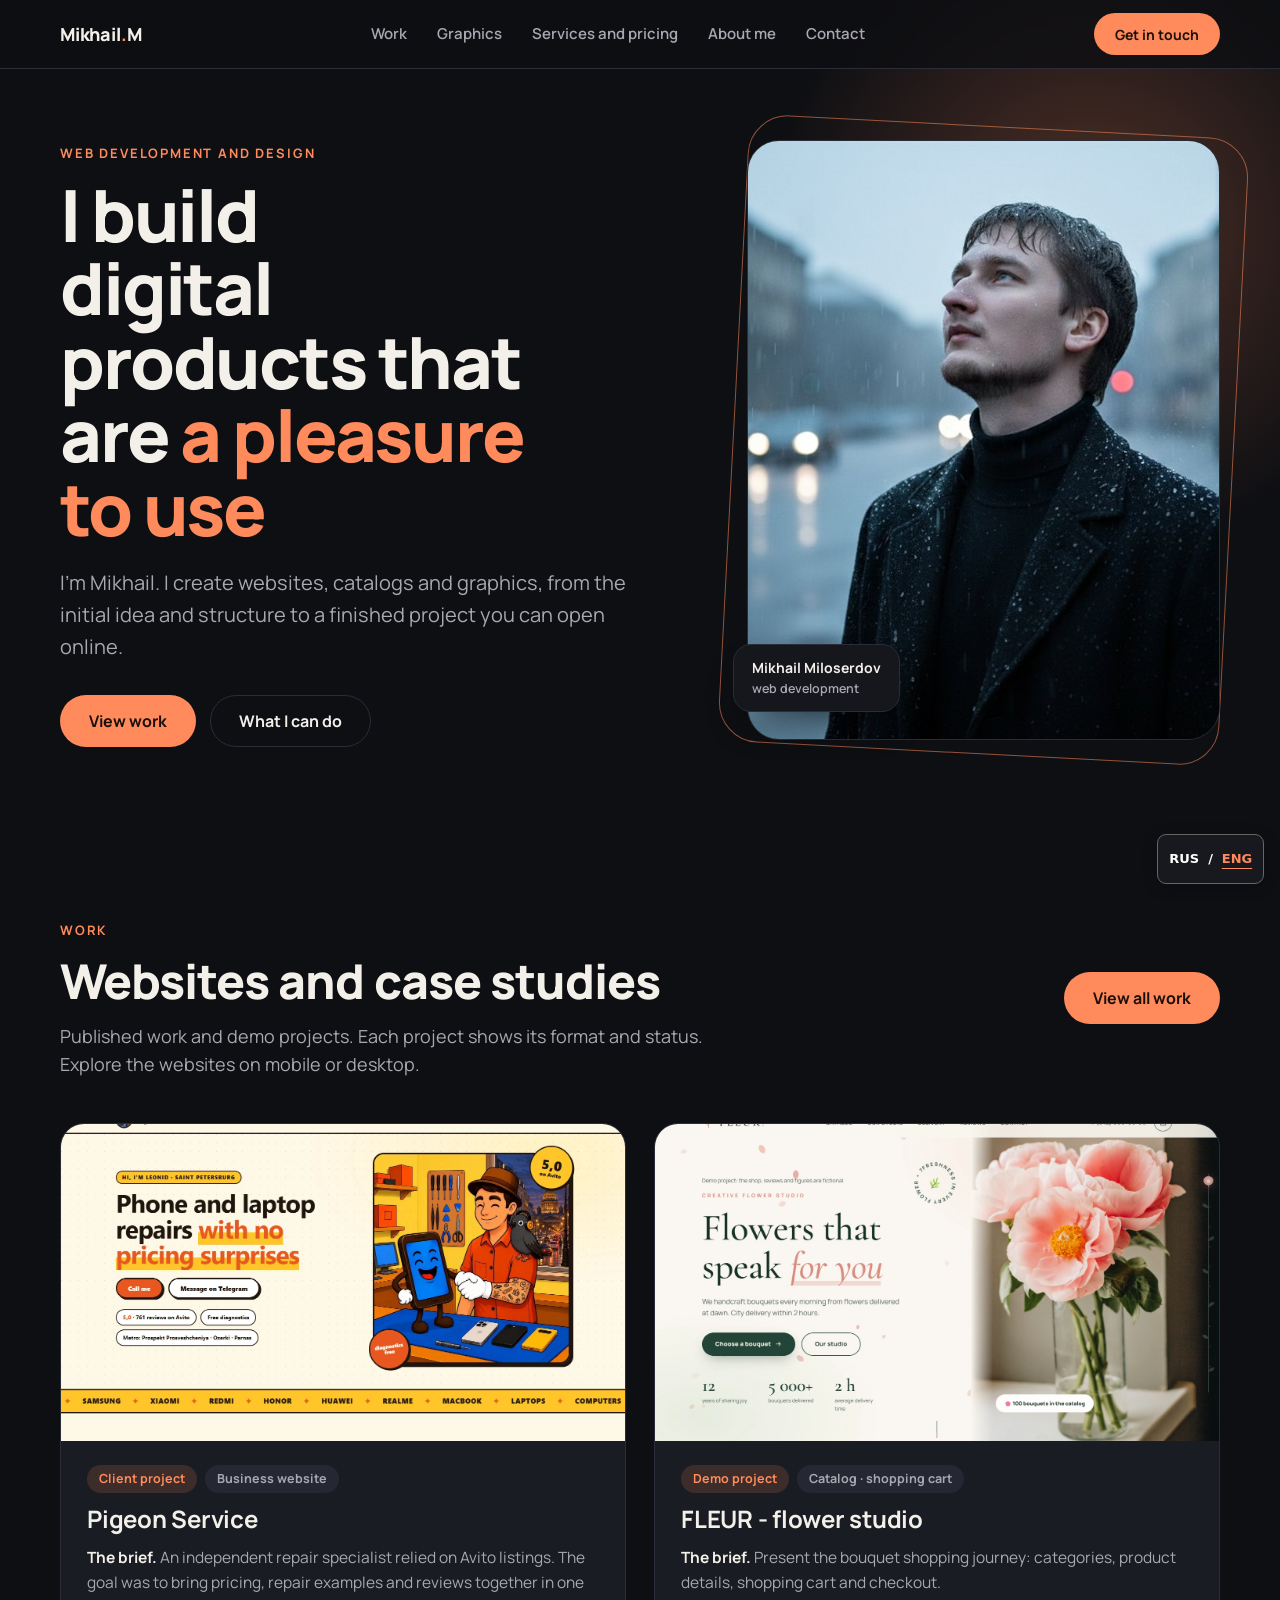
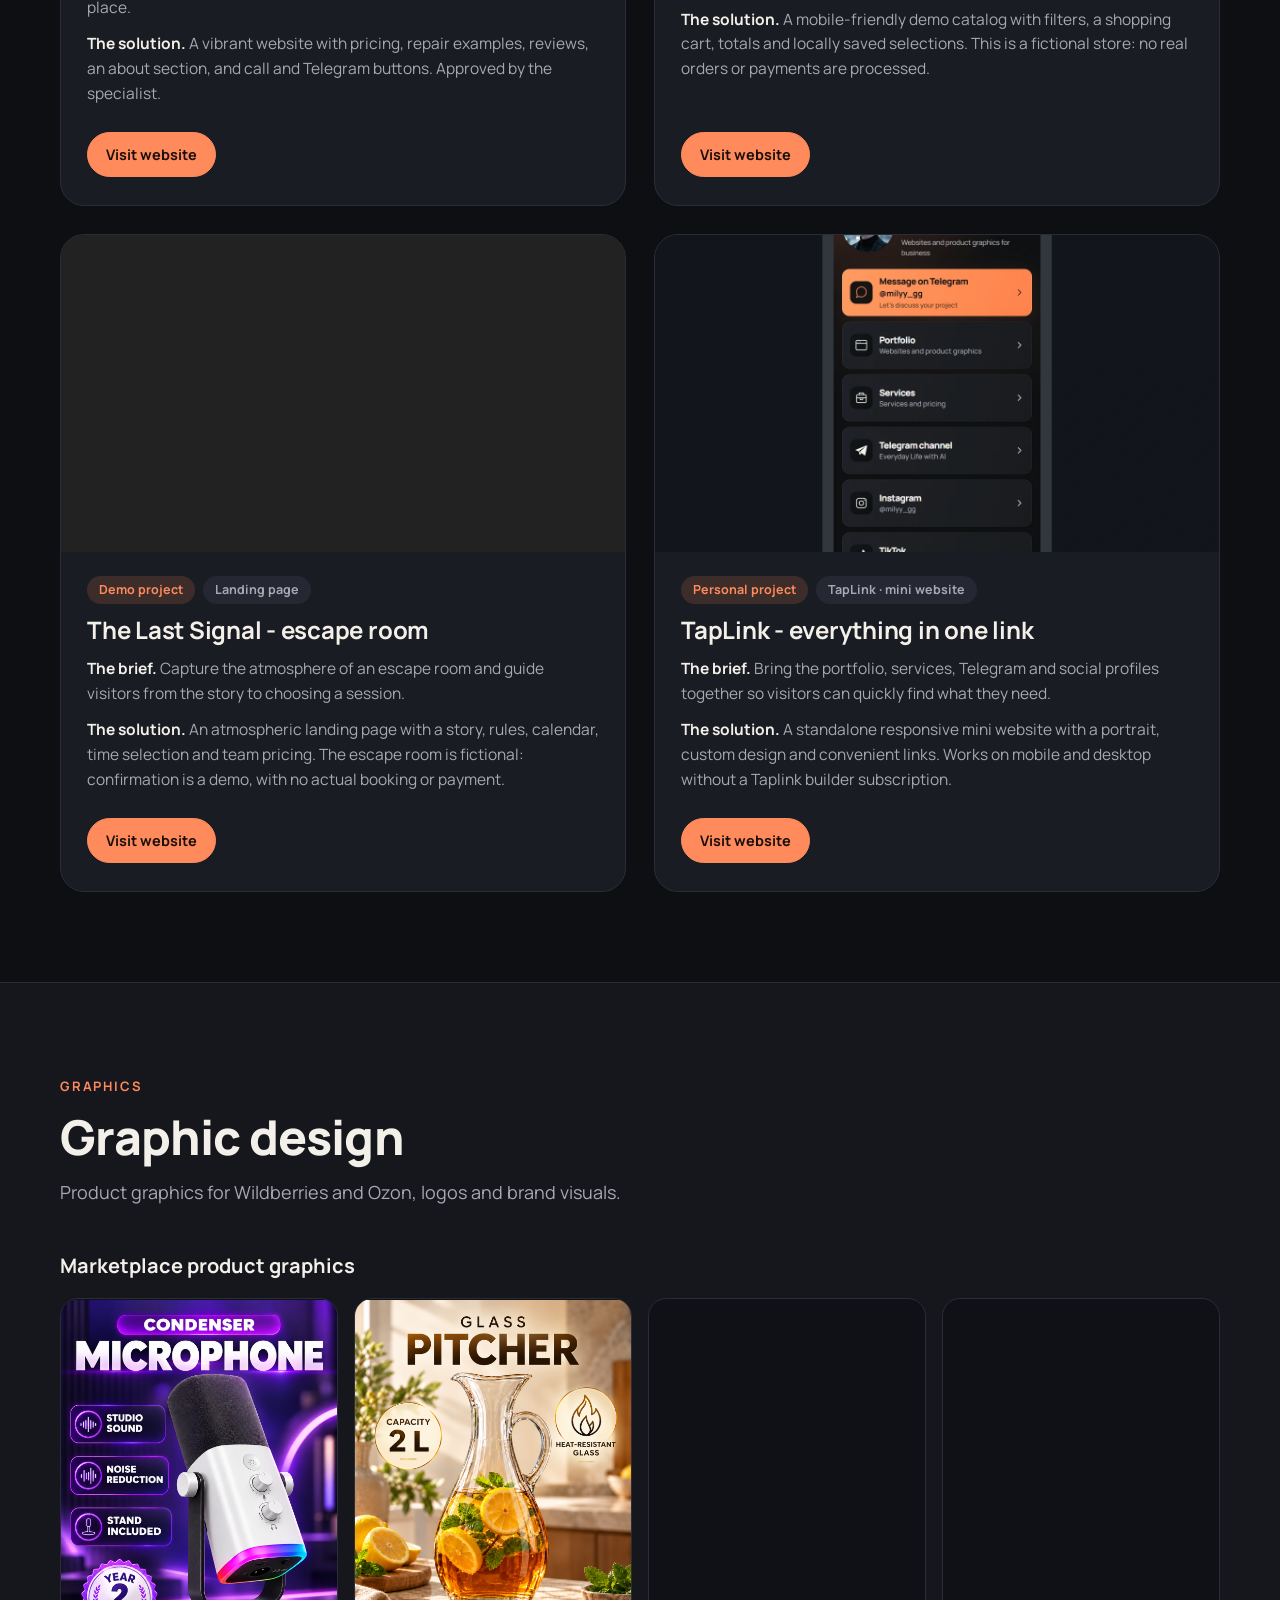
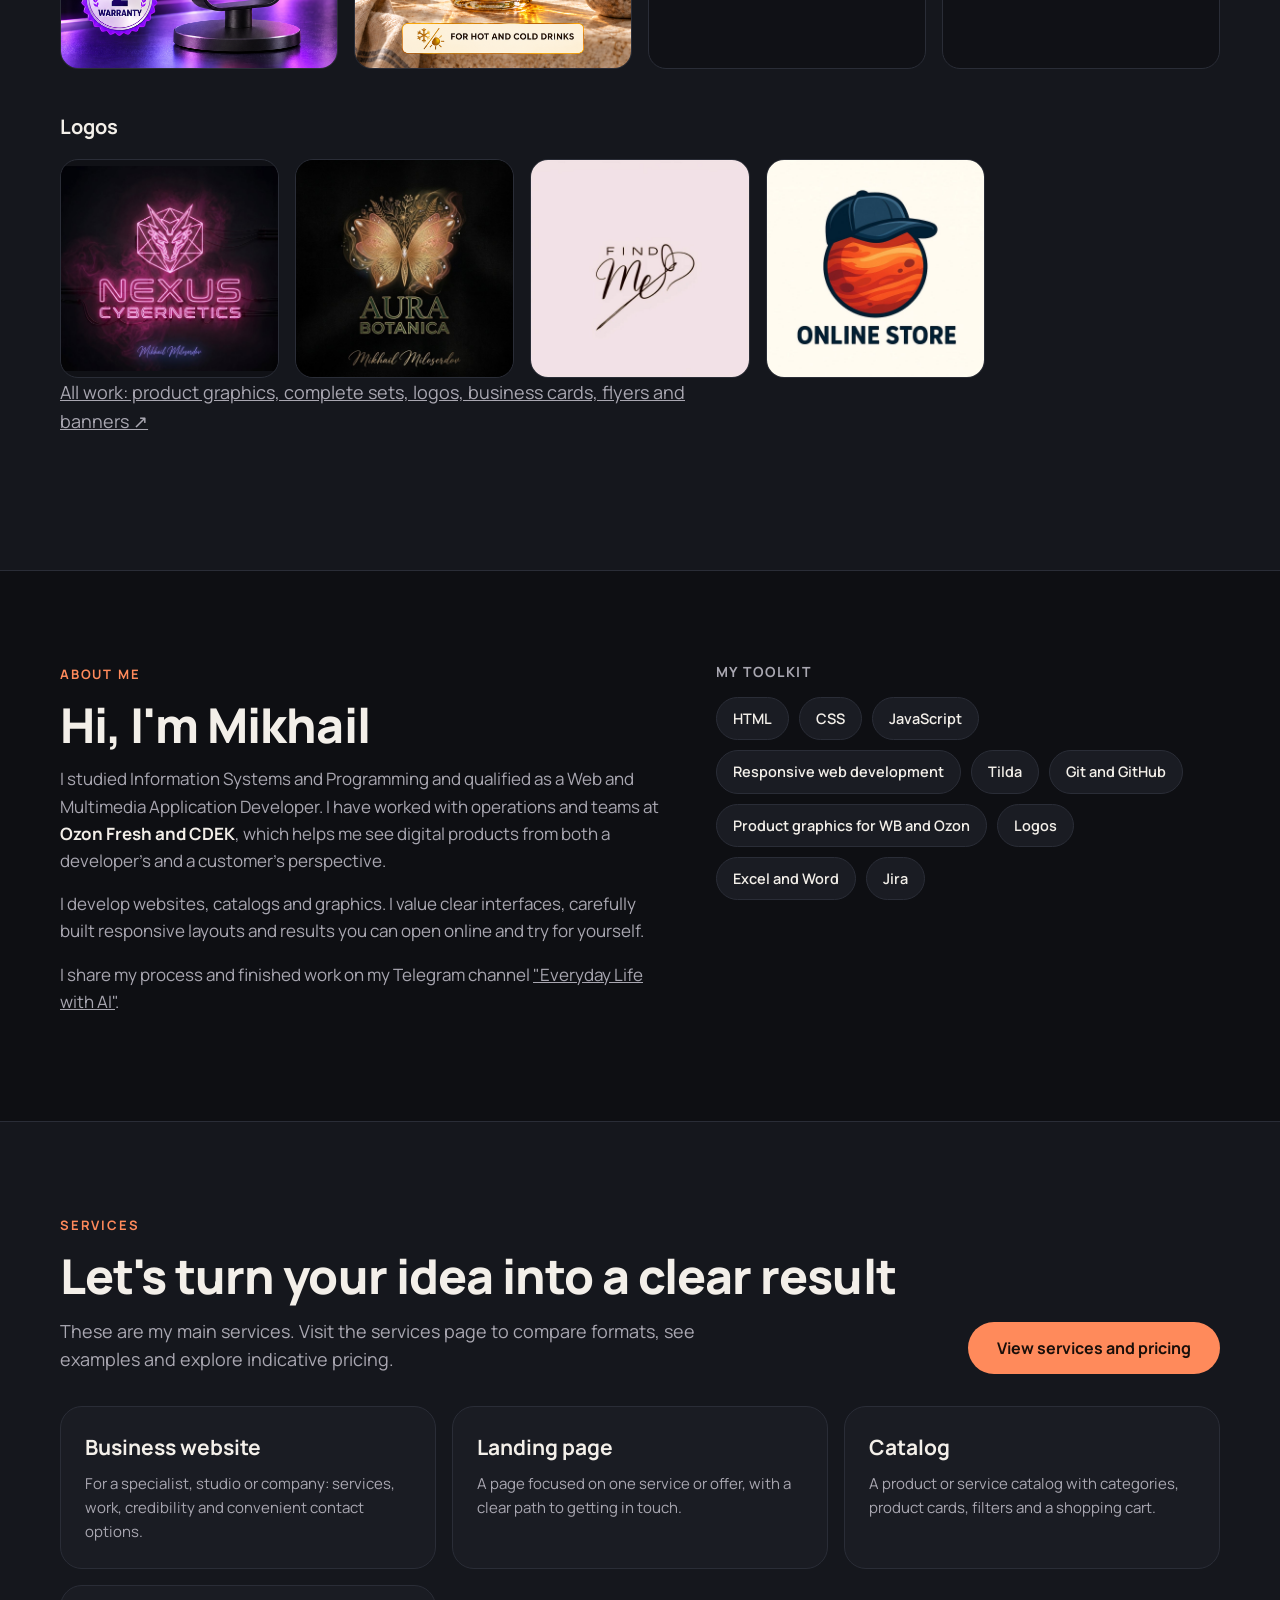
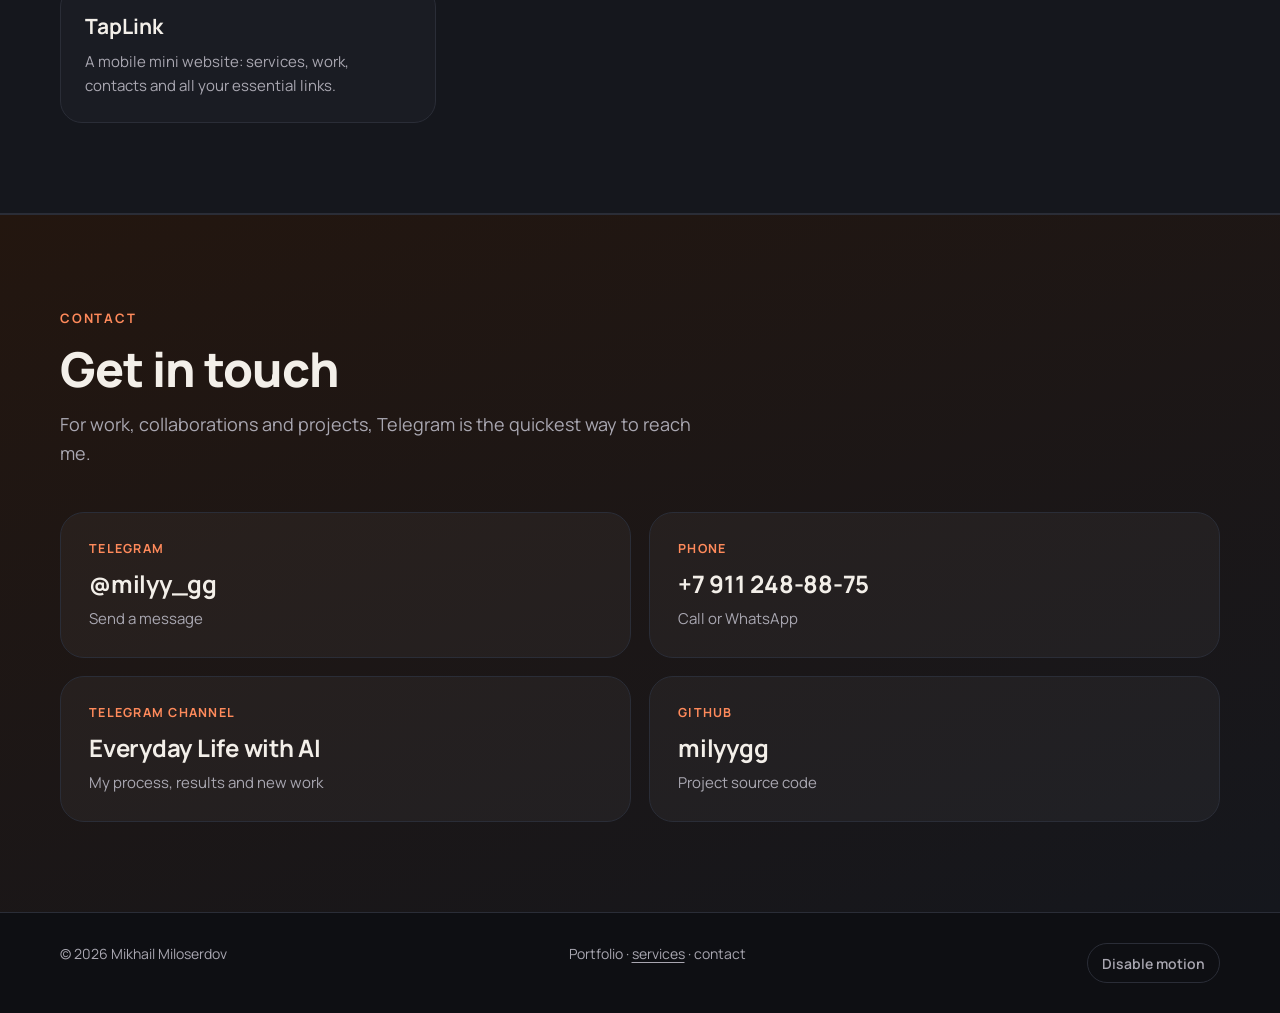
==== commit 7b49a41e: "Match bilingual mini-site previews and polish portfolio hero" ====
--- a/index.html
+++ b/index.html
@@ -175,6 +175,7 @@
   .photo__tag small{font-size:11px}
   .service-preview__head .btn{width:100%}
 }
+@media(min-width:900px){html[lang="en"] .hero h1{white-space:pre-line} .hero__grid{align-items:start}}
 </style>
 <link rel="stylesheet" href="assets/motion.css">
 <script src="translations.js" defer></script><script src="language.js" defer></script>
@@ -261,7 +262,7 @@
       </article>
 
       <article class="work fade" id="taplink-work">
-        <a class="work__img" href="https://milyygg.github.io/TapLink/" target="_blank" rel="noopener"><img src="assets/previews/taplink-v2-640.webp" srcset="assets/previews/taplink-v2-640.webp 640w, assets/previews/taplink-v2-1200.webp 1200w, assets/previews/taplink-v2-2400.webp 2400w" sizes="(min-width: 900px) 580px, (min-width: 700px) 50vw, 100vw" width="1200" height="675" decoding="async" alt="Мой TapLink: портфолио, услуги и контакты на одной странице" loading="lazy"></a>
+        <a class="work__img" href="https://milyygg.github.io/TapLink/" target="_blank" rel="noopener"><img src="assets/previews/taplink-paired-v3-ru.webp" data-src-en="assets/previews/taplink-paired-v3-en.webp"  sizes="(min-width: 900px) 580px, (min-width: 700px) 50vw, 100vw" width="1200" height="675" decoding="async" alt="Мой TapLink: портфолио, услуги и контакты на одной странице" loading="lazy"></a>
         <div class="work__body">
           <div class="tags"><span class="st">Личный проект</span><span>TapLink · мини-сайт</span></div>
           <h3>TapLink - всё по одной ссылке</h3>
@@ -331,7 +332,7 @@
       <article class="service-mini fade"><h3>Сайт-визитка</h3><p>Для специалиста, студии или компании: услуги, работы, доверие и удобная связь.</p></article>
       <article class="service-mini fade"><h3>Лендинг</h3><p>Страница под одну услугу или предложение с ясным маршрутом до обращения.</p></article>
       <article class="service-mini fade"><h3>Каталог</h3><p>Витрина товаров или услуг с категориями, карточками, фильтрами и корзиной.</p></article>
-      <article class="service-mini fade"><h3>TapLink</h3><p>Мобильный мини-сайт: услуги, работы, контакты и все нужные ссылки. От 3 500 ₽.</p></article>
+      <article class="service-mini fade"><h3>TapLink</h3><p>Мобильный мини-сайт: услуги, работы, контакты и все нужные ссылки.</p></article>
     </div>
   </div>
 </section>
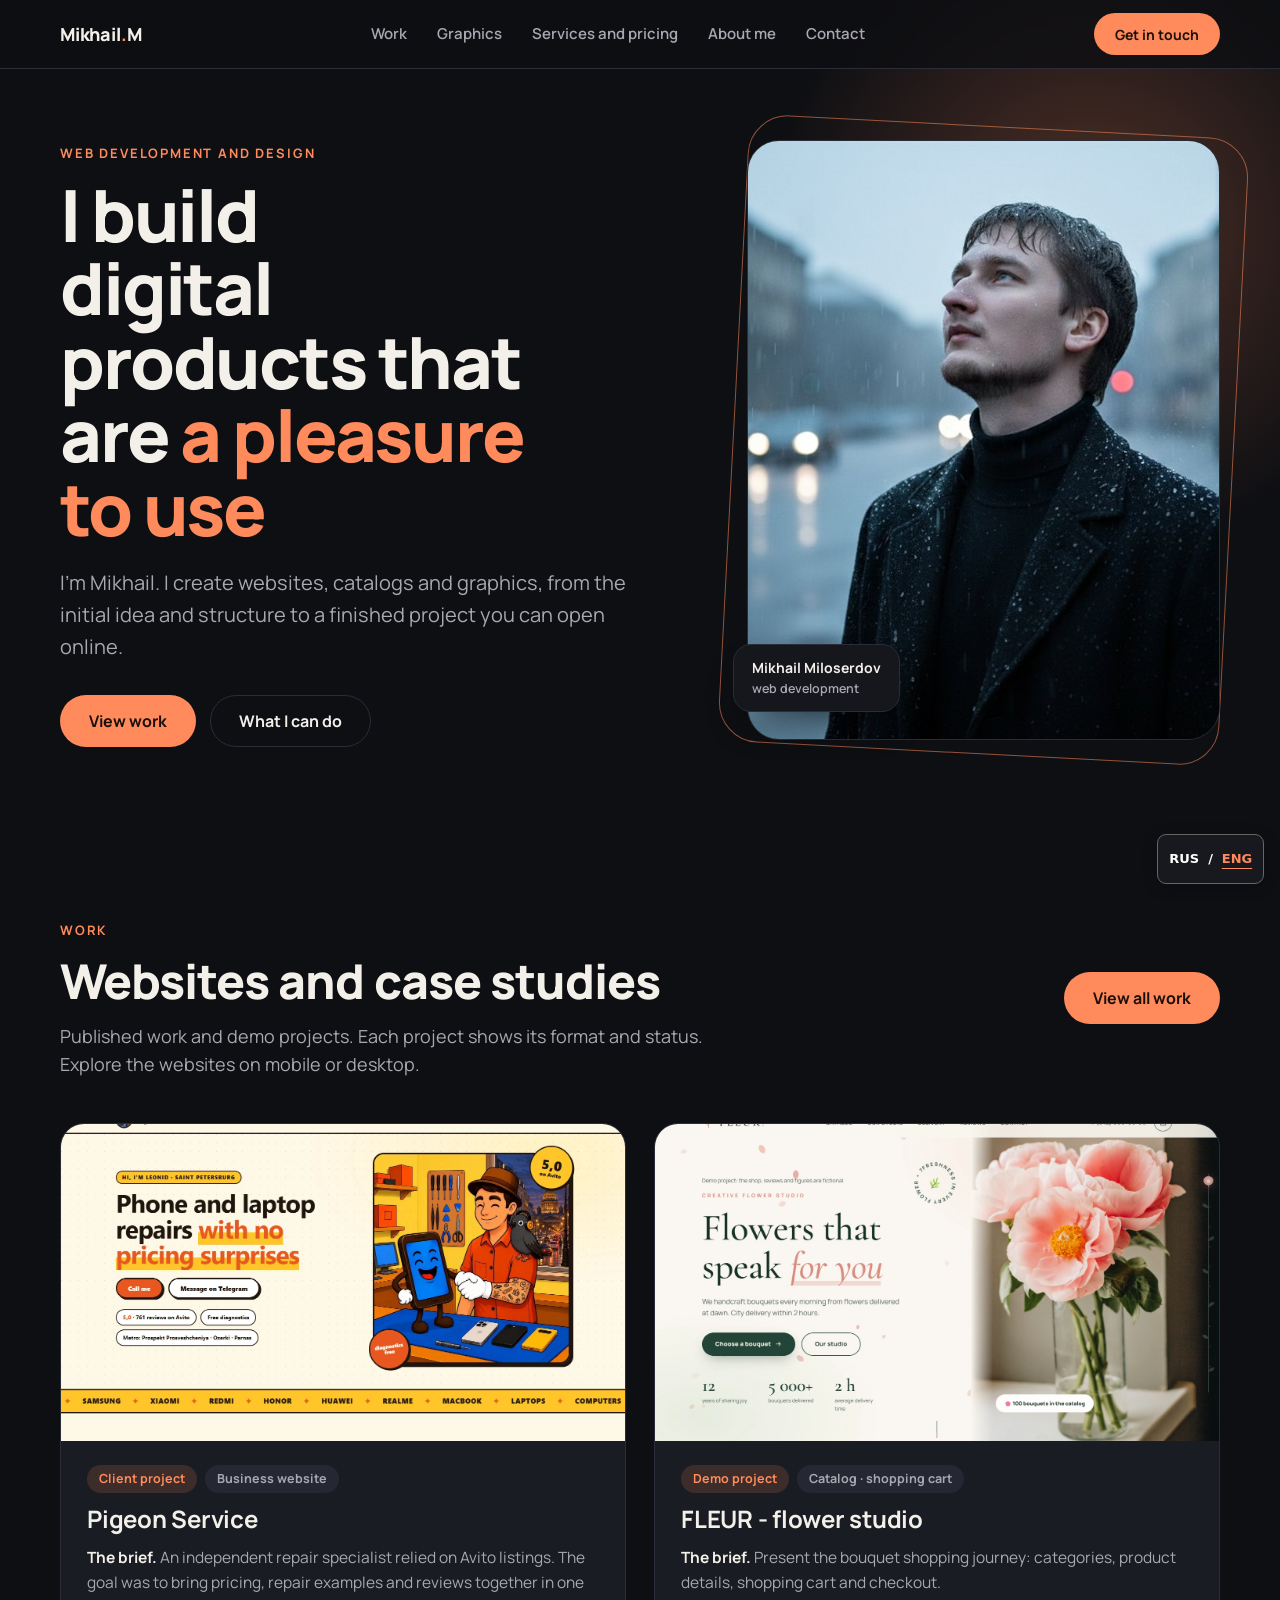
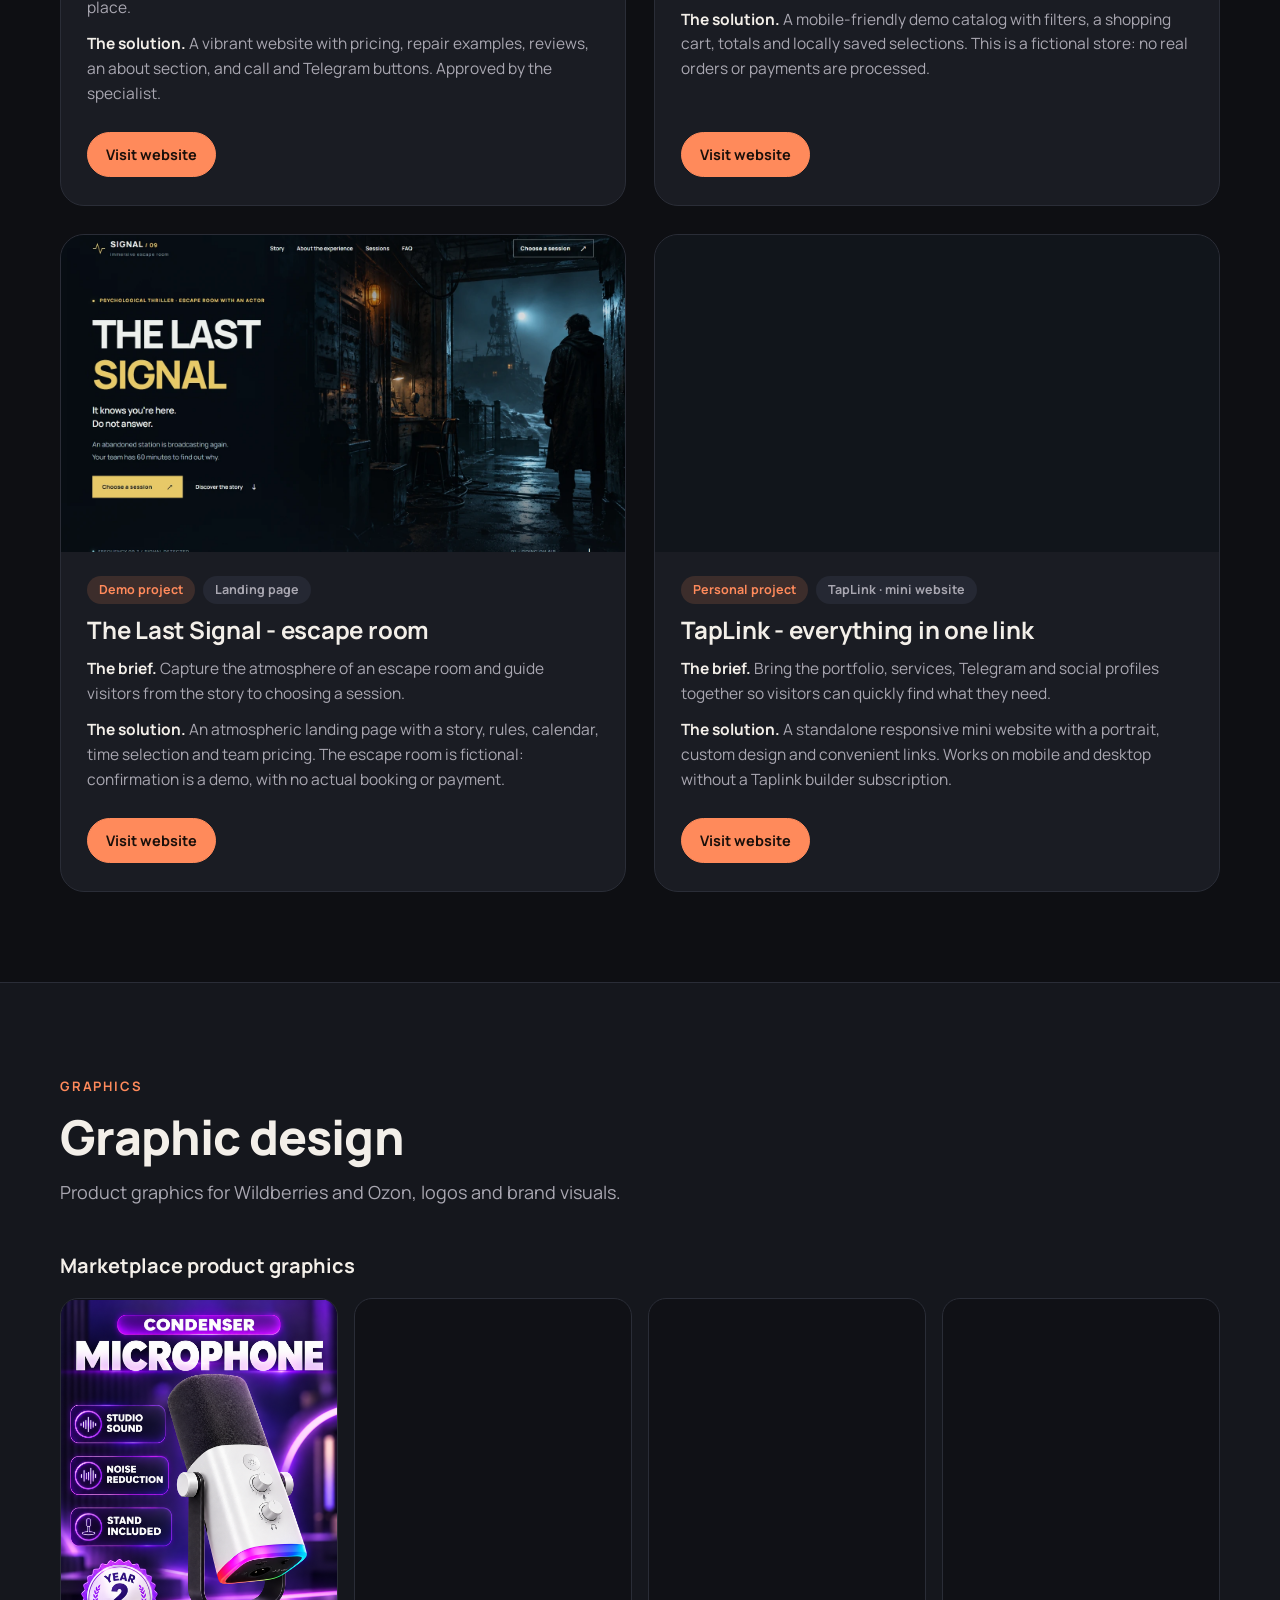
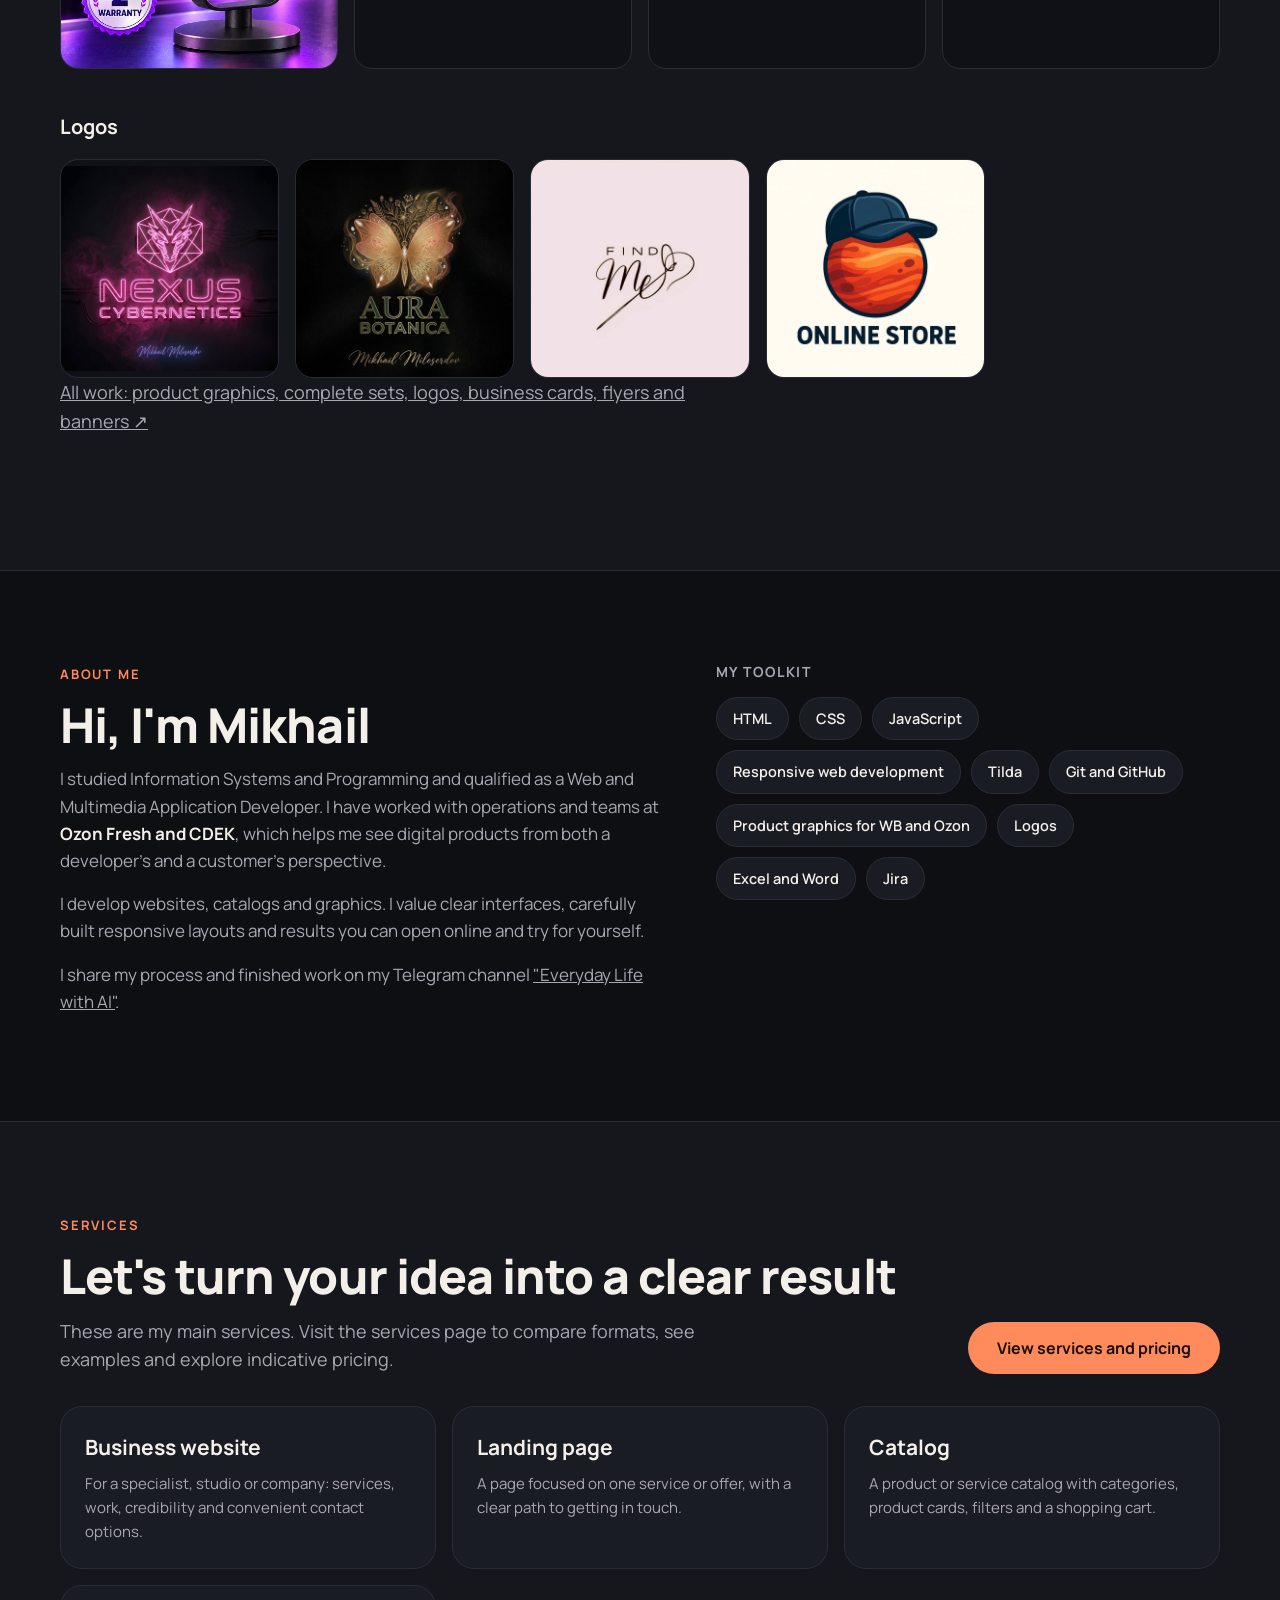
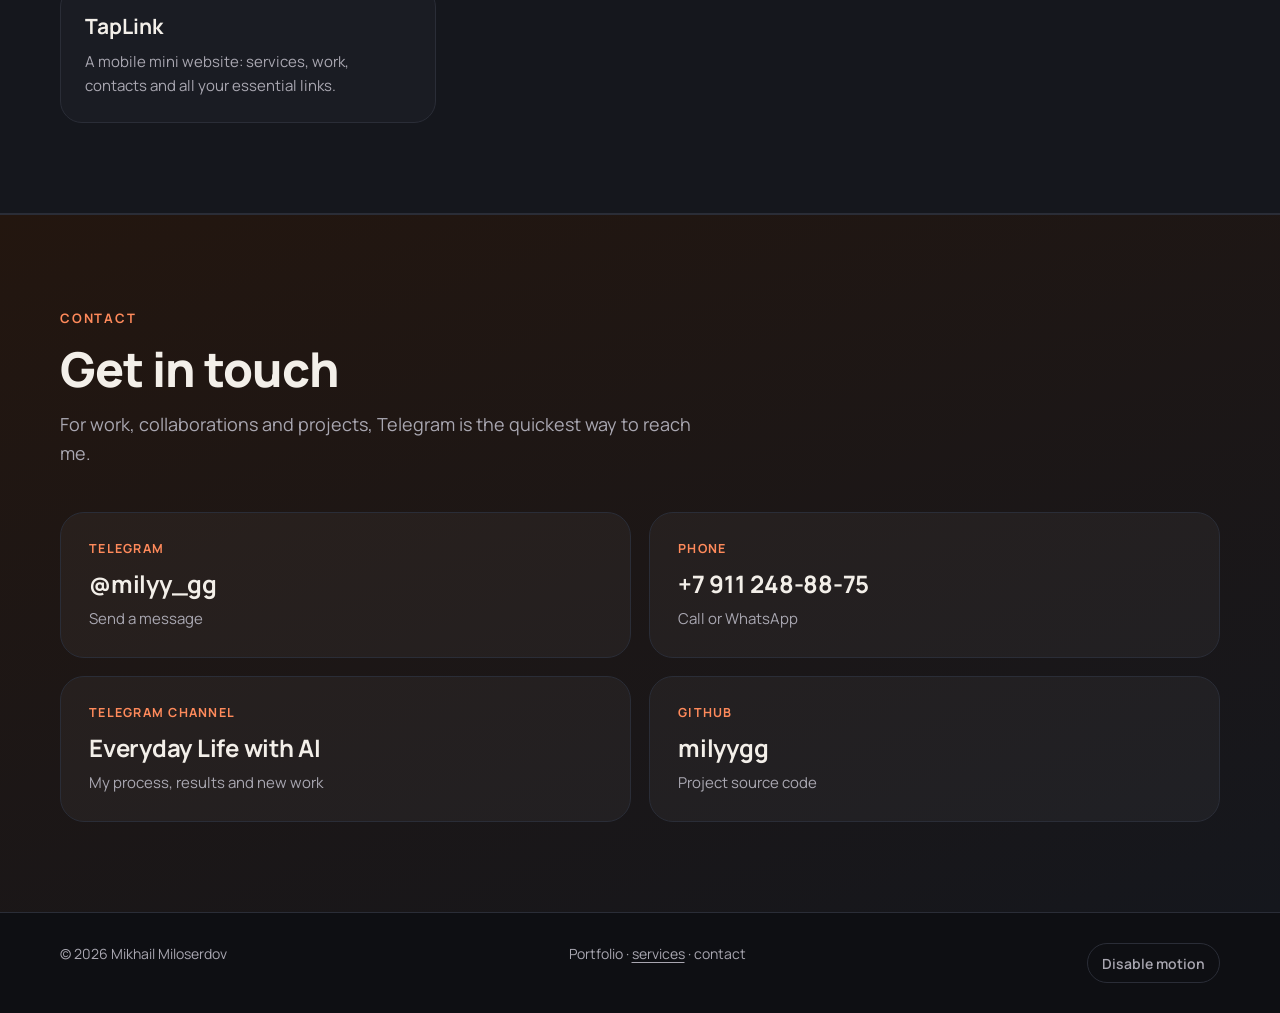
==== commit 422dd130: "Show complete TapLink cover and correct starting graphics prices" ====
--- a/index.html
+++ b/index.html
@@ -72,6 +72,8 @@
 .work{background:var(--card);border:1px solid var(--line);border-radius:var(--radius);overflow:hidden;display:flex;flex-direction:column;transition:transform .3s,border-color .3s}
 .work:hover{transform:translateY(-6px);border-color:#44485a}
 .work__img{display:block;aspect-ratio:16/9;overflow:hidden;background:#222}
+#taplink-work .work__img{background:#11151b}
+#taplink-work .work__img img{object-fit:contain;transform:none}
 .work__img img{width:100%;height:100%;object-fit:cover;transition:transform .6s}
 .work:hover .work__img img{transform:scale(1.04)}
 .work__body{padding:24px 26px 28px;display:flex;flex-direction:column;gap:12px;flex:1}
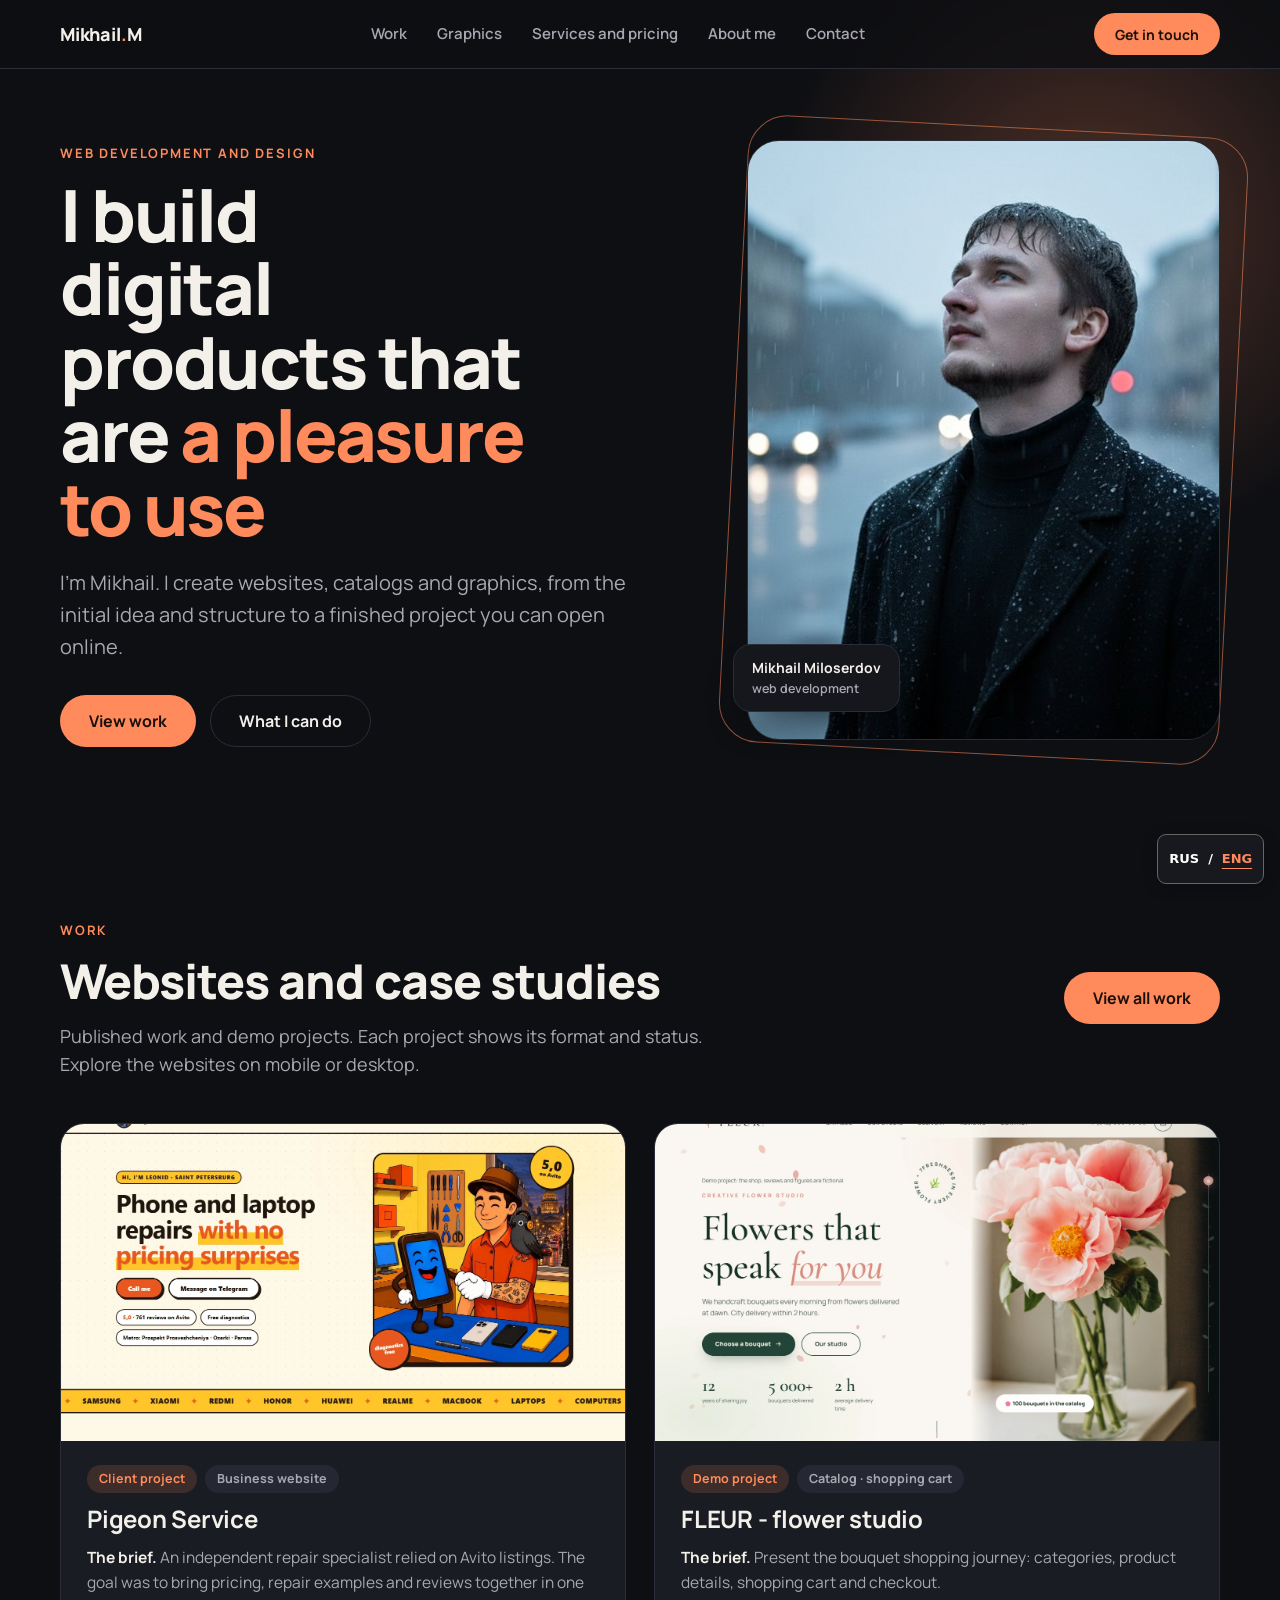
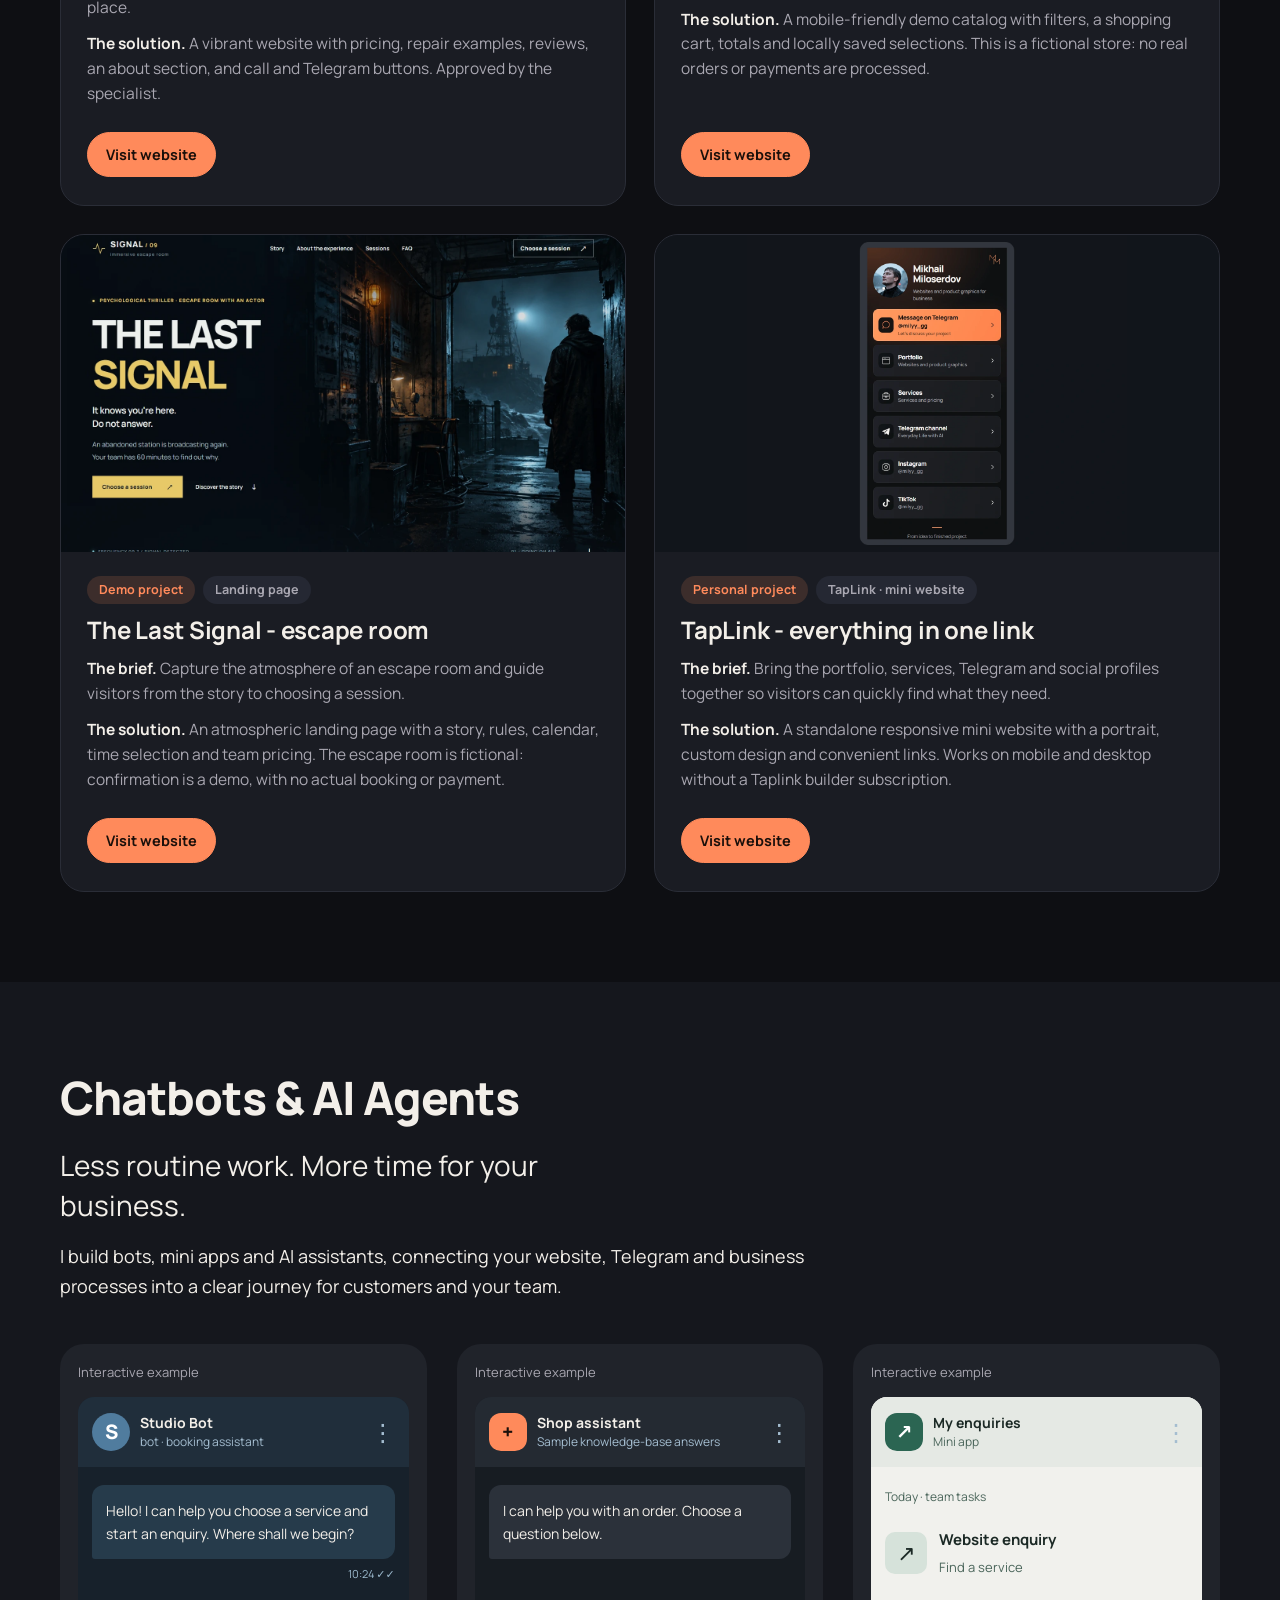
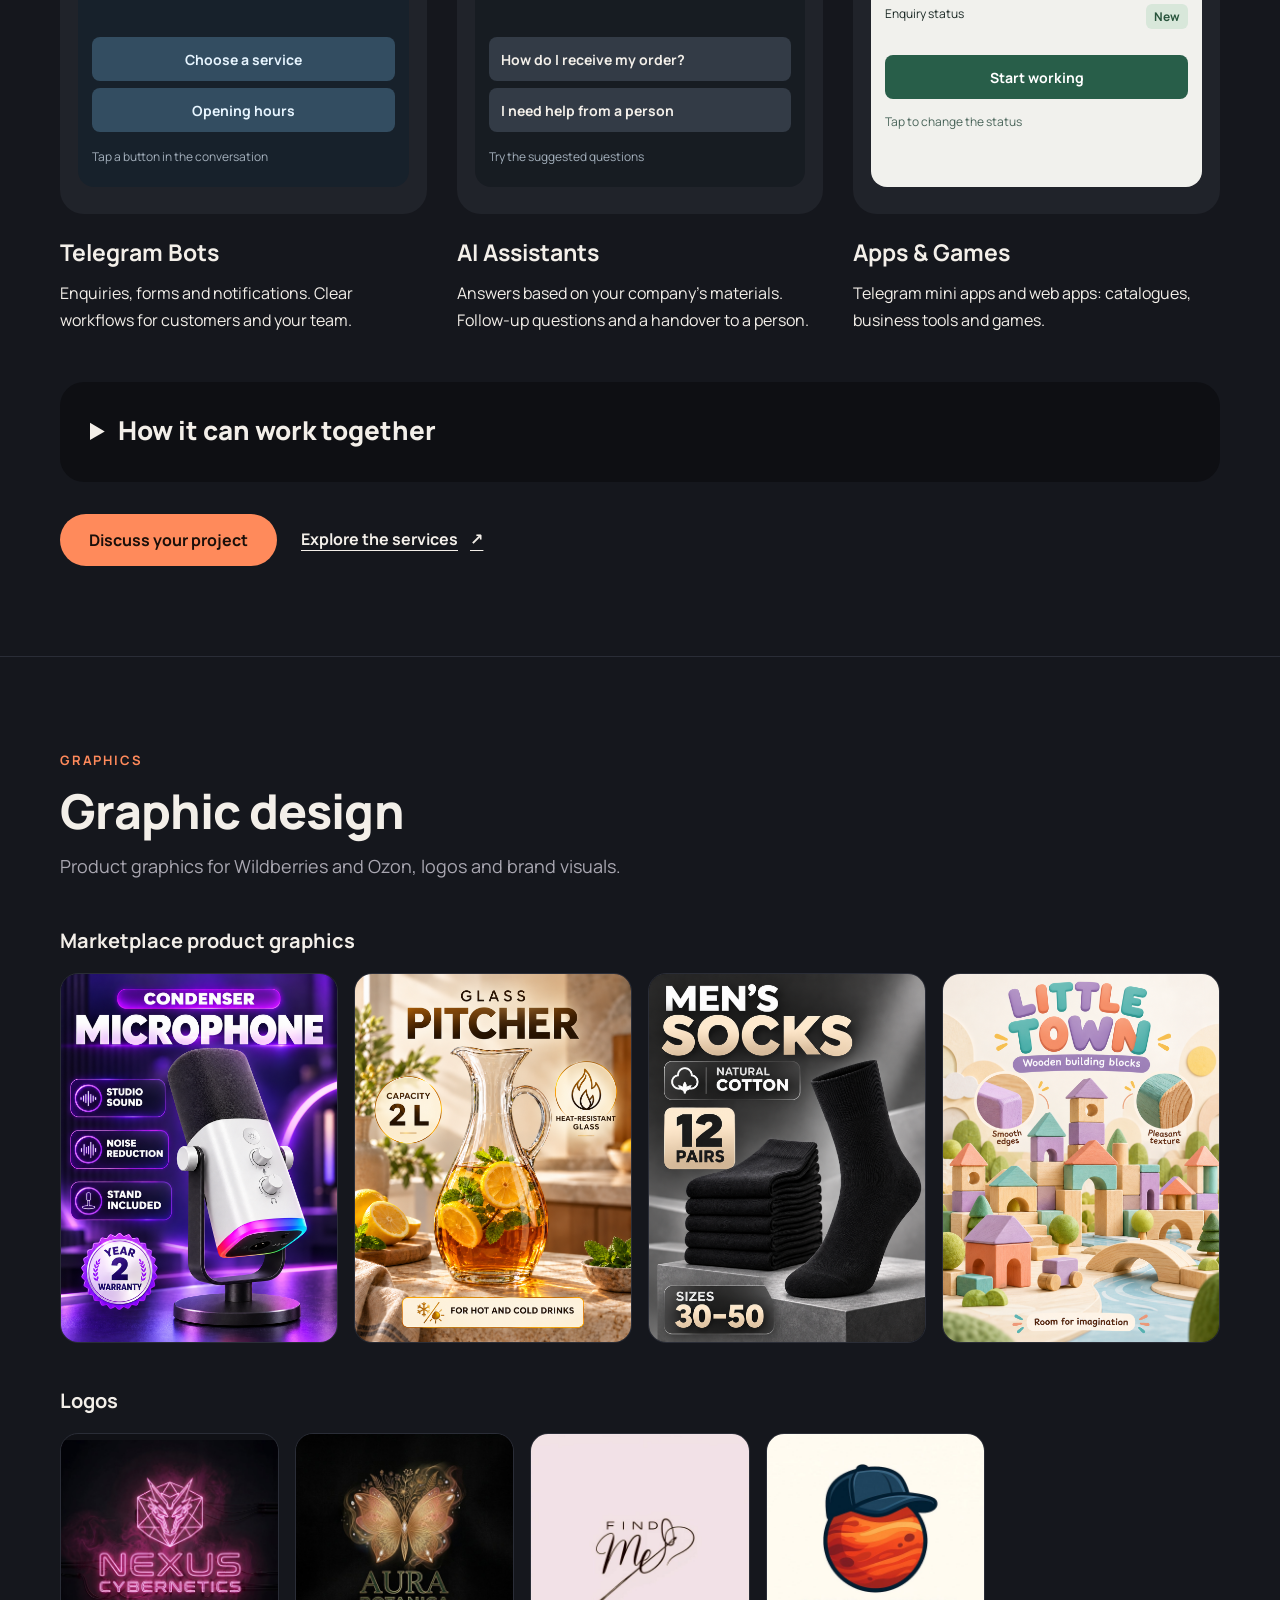
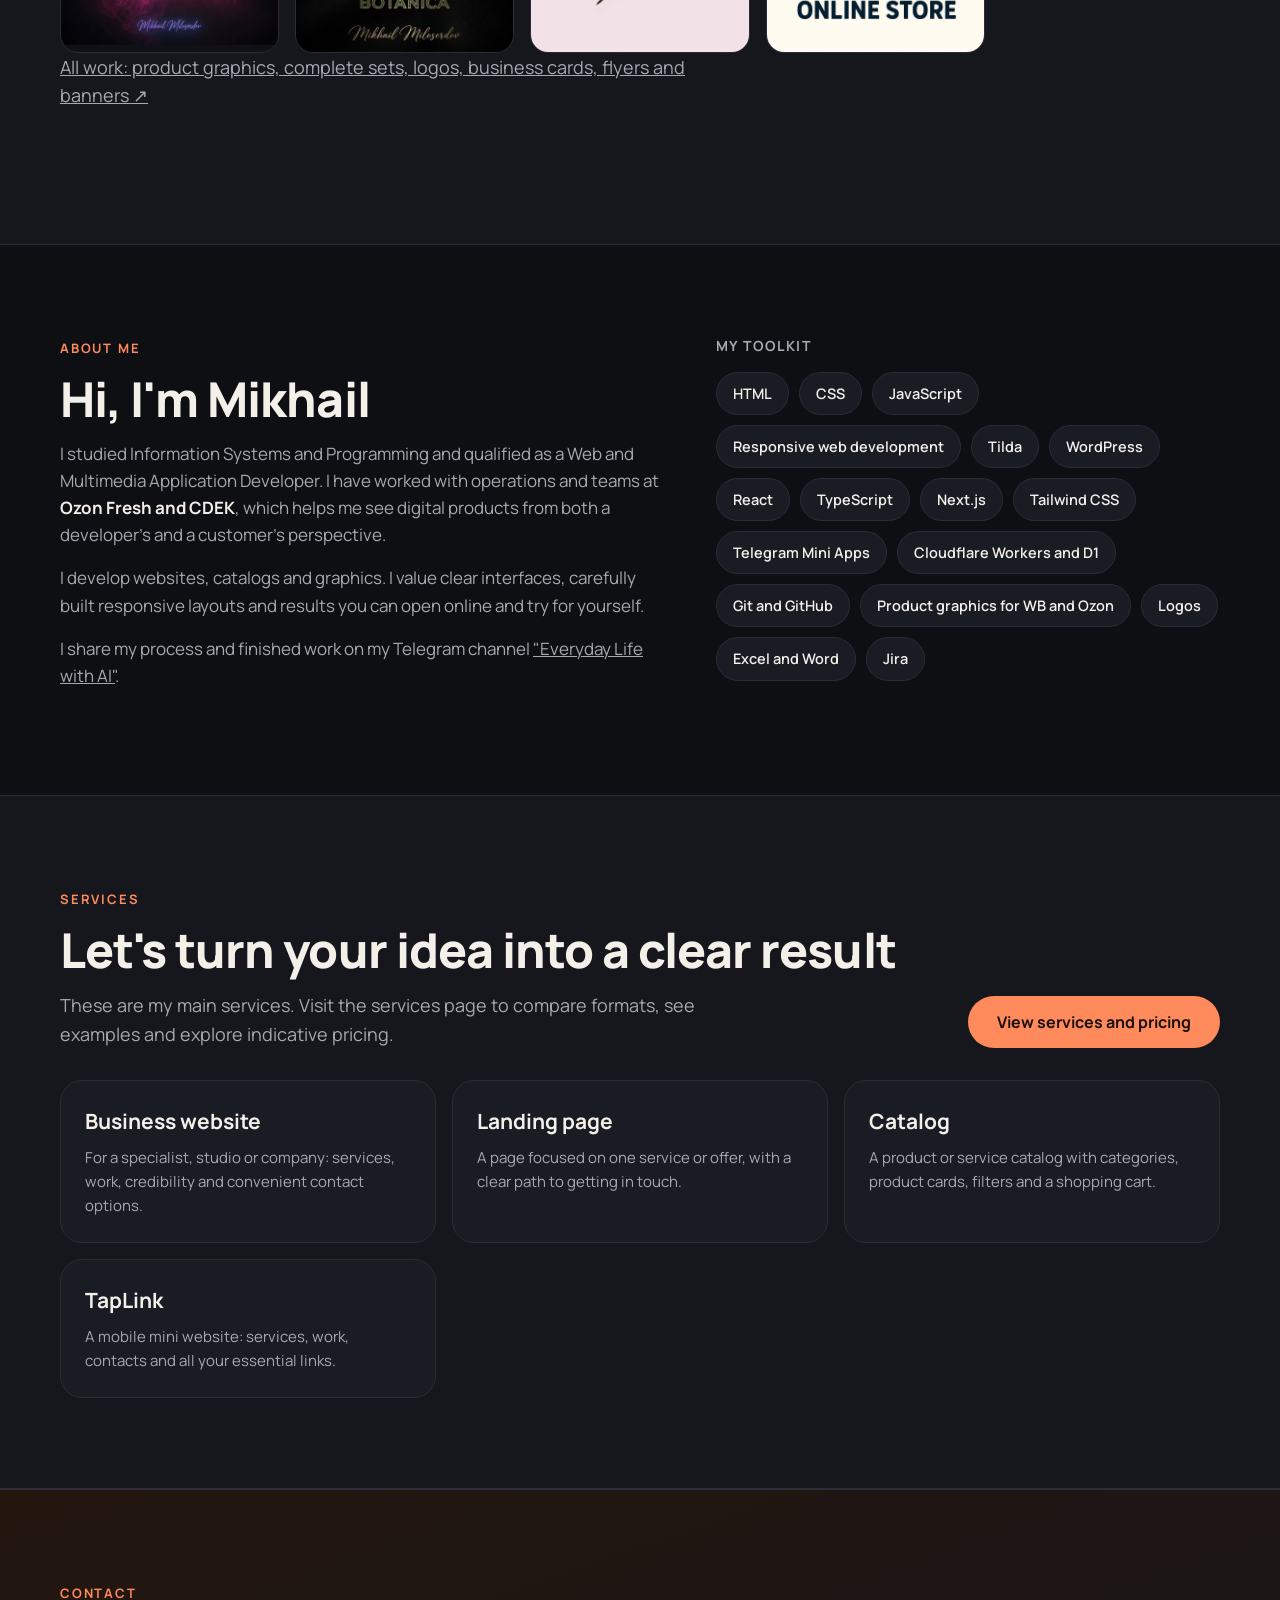
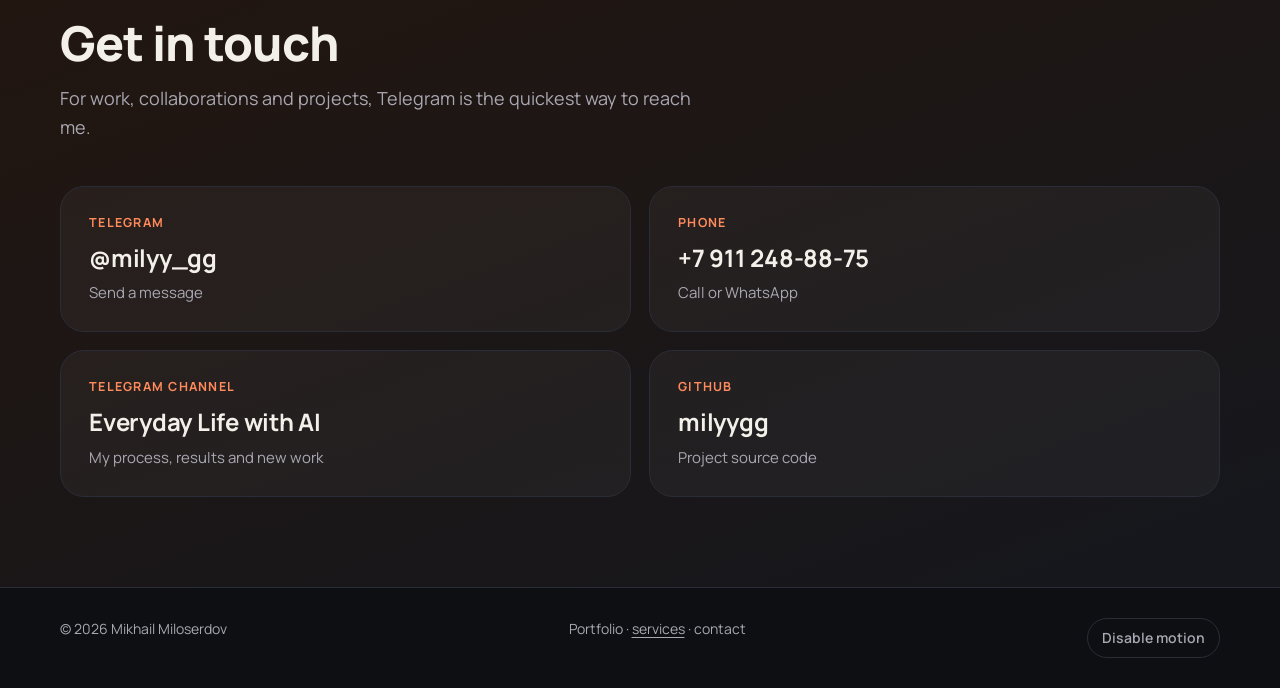
==== commit 9881ce06: "Current project version" ====
--- a/index.html
+++ b/index.html
@@ -181,6 +181,8 @@
 </style>
 <link rel="stylesheet" href="assets/motion.css">
 <script src="translations.js" defer></script><script src="language.js" defer></script>
+<link rel="stylesheet" href="assets/automation.css">
+<script src="assets/automation-demo.js" defer></script>
 </head>
 <body>
 
@@ -277,6 +279,13 @@
     </div>
   </div>
 </section>
+
+<section class="section automation" id="automation" aria-labelledby="automation-title"><div class="wrap">
+<div class="auto-heading"><h2 id="automation-title">Чат-боты и ИИ-агенты</h2><p class="auto-statement">Меньше рутины. Больше времени на ваше дело.</p><p class="auto-intro">Разрабатываю ботов, мини-приложения и ИИ-помощников. Связываю сайт, Telegram и рабочие процессы в понятный путь для клиента и вашей команды.</p></div>
+<div class="auto-grid"><article class="auto-card"><div class="auto-visual" data-ui><span class="auto-caption">Интерактивный пример</span><div class="demo-frame demo-telegram" data-demo="bot"><div class="demo-bar"><span class="demo-avatar" aria-hidden="true">S</span><div><strong>Studio Bot</strong><small>бот · помощник по записи</small></div><span class="demo-menu" aria-hidden="true">⋮</span></div><div class="demo-conversation" aria-live="polite"><p class="demo-message" data-demo-message>Здравствуйте! Помогу выбрать услугу и оставить заявку. С чего начнём?</p><span class="demo-sent" aria-hidden="true">10:24 ✓✓</span></div><div class="demo-controls" data-demo-controls><button type="button" data-demo-action="service">Выбрать услугу</button><button type="button" data-demo-action="hours">Узнать часы работы</button></div><p class="demo-footnote">Нажмите на кнопку в диалоге</p></div></div><h3>Telegram-боты</h3><p>Сбор заявок, анкеты и уведомления. Понятные сценарии для клиентов и сотрудников.</p></article><article class="auto-card"><div class="auto-visual" data-ui><span class="auto-caption">Интерактивный пример</span><div class="demo-frame demo-assistant" data-demo="assistant"><div class="demo-bar"><span class="demo-avatar" aria-hidden="true">+</span><div><strong>Помощник магазина</strong><small>Пример ответов по базе знаний</small></div><span class="demo-menu" aria-hidden="true">⋮</span></div><div class="demo-conversation" aria-live="polite"><p class="demo-message" data-demo-message>Помогу разобраться с заказом. Выберите вопрос ниже.</p></div><div class="demo-controls" data-demo-controls><button type="button" data-demo-action="delivery">Как получить заказ?</button><button type="button" data-demo-action="human">Нужна помощь человека</button></div><p class="demo-footnote">Попробуйте готовые вопросы</p></div></div><h3>ИИ-помощники</h3><p>Ответы по материалам вашей компании. Уточнение запроса и передача диалога человеку.</p></article><article class="auto-card"><div class="auto-visual" data-ui><span class="auto-caption">Интерактивный пример</span><div class="demo-frame demo-tasks" data-demo="tasks"><div class="demo-bar"><span class="demo-avatar" aria-hidden="true">↗</span><div><strong>Мои заявки</strong><small>Мини-приложение</small></div><span class="demo-menu" aria-hidden="true">⋮</span></div><div class="demo-task-body"><p class="demo-date">Сегодня · рабочие задачи</p><div class="demo-job"><span class="demo-job-icon" aria-hidden="true">↗</span><div><strong>Заявка с сайта</strong><span>Подобрать услугу</span></div></div><div class="demo-progress"><span>Статус заявки</span><strong data-task-status aria-live="polite">Новая</strong></div><button class="demo-task-action" type="button" data-demo-action="task">Взять в работу</button><p class="demo-footnote">Нажмите, чтобы изменить статус</p></div></div></div><h3>Приложения и игры</h3><p>Мини-приложения в Telegram и веб-приложения: каталоги, рабочие инструменты и игровые проекты.</p></article></div>
+<details class="auto-scenario"><summary>Как это может работать вместе</summary><ol class="auto-flow"><li>Клиент открывает сайт</li><li>Помощник уточняет задачу</li><li>Клиент оставляет заявку</li><li>Команда получает подробности</li></ol><p>Диалог может продолжиться на сайте или в Telegram. Выберем путь, удобный вашим клиентам.</p></details>
+
+<div class="auto-actions"><a class="btn btn--main" href="https://t.me/milyy_gg" target="_blank" rel="noopener">Обсудить задачу</a><a class="auto-more" href="services/index.html#automation">Подробнее об услугах <span aria-hidden="true">↗</span></a></div></div></section>
 
 <section class="section gfx" id="graphics">
   <div class="wrap">
@@ -314,7 +323,7 @@
     <div class="fade">
       <div class="skills-title">Чем пользуюсь</div>
       <ul class="skills">
-        <li>HTML</li><li>CSS</li><li>JavaScript</li><li>Адаптивная вёрстка</li><li>Tilda</li><li>Git и GitHub</li><li>Карточки для WB и Ozon</li><li>Логотипы</li><li>Excel и Word</li><li>Jira</li>
+        <li>HTML</li><li>CSS</li><li>JavaScript</li><li>Адаптивная вёрстка</li><li>Tilda</li><li>WordPress</li><li>React</li><li>TypeScript</li><li>Next.js</li><li>Tailwind CSS</li><li>Telegram Mini Apps</li><li>Cloudflare Workers и D1</li><li>Git и GitHub</li><li>Карточки для WB и Ozon</li><li>Логотипы</li><li>Excel и Word</li><li>Jira</li>
       </ul>
     </div>
   </div>
--- a/assets/automation.css
+++ b/assets/automation.css
@@ -0,0 +1,97 @@
+.automation{background:var(--bg2);color:var(--text)}
+.auto-heading{max-width:850px;margin-bottom:42px}
+.automation h2{font-size:clamp(29px,4vw,46px);line-height:1.14}
+.auto-statement{font-size:clamp(21px,2.5vw,28px);line-height:1.4;margin:22px 0 16px;max-width:32ch}
+.auto-intro{font-size:18px;line-height:1.7;max-width:70ch}
+.auto-grid{display:grid;grid-template-columns:repeat(3,minmax(0,1fr));gap:30px}
+.auto-card{min-width:0}
+.auto-card .auto-visual{padding:18px;background:#20232a;min-height:470px}
+.auto-card .auto-caption{color:var(--soft);font-size:13px;margin-bottom:14px}
+.demo-frame{background:#17212b;border-radius:16px;overflow:hidden;min-height:390px;font-family:var(--font);font-size:14px;color:#f3efe9}
+.demo-bar{display:flex;align-items:center;gap:10px;padding:16px 14px;background:#202e3b}
+.demo-avatar{display:grid;place-items:center;flex:0 0 38px;height:38px;border-radius:50%;background:#507c9e;color:white;font-size:20px;font-weight:800}
+.demo-bar>div{min-width:0}
+.demo-bar strong{display:block;font-size:14px;line-height:1.4}
+.demo-bar small{display:block;color:#a4bdd0;font-size:12px;line-height:1.5}
+.demo-menu{margin-left:auto;font-size:24px;color:#a4bdd0}
+.demo-conversation{padding:18px 14px 10px;min-height:170px}
+.demo-message{background:#263b4b;border-radius:12px 12px 12px 3px;padding:14px;font-size:14px;line-height:1.65;overflow-wrap:anywhere}
+.demo-sent{display:block;text-align:right;margin-top:6px;font-size:11px;color:#9cbace}
+.demo-controls{display:grid;gap:7px;padding:0 14px 6px}
+.demo-controls button,.demo-task-action{font:650 14px/1.5 var(--font);min-height:44px;border:0;border-radius:8px;padding:10px 12px;background:#334d61;color:#e7f5ff;cursor:pointer;text-align:center;overflow-wrap:anywhere}
+.demo-controls button:hover{background:#405f76}
+.demo-controls button:focus-visible,.demo-task-action:focus-visible{outline:3px solid var(--accent);outline-offset:2px}
+.demo-footnote{font-size:12px;line-height:1.5;color:#a4b0bc;padding:10px 14px 16px;margin:0}
+.demo-assistant{background:#171c22}
+.demo-assistant .demo-bar{background:#242a32}
+.demo-assistant .demo-avatar{border-radius:12px;background:var(--accent);color:#1a0f0a}
+.demo-assistant .demo-conversation{min-height:170px}
+.demo-assistant .demo-message{background:#2b313a}
+.demo-assistant .demo-controls button{background:#333b46;color:#f3efe9;text-align:left}
+.demo-assistant .demo-controls button:hover{background:#404a57}
+.demo-tasks{background:#f1f1ed;color:#1b2925}
+.demo-tasks .demo-bar{background:#e5e9e4}
+.demo-tasks .demo-bar small{color:#4a655a}
+.demo-tasks .demo-avatar{background:#2b6552;color:white;border-radius:12px}
+.demo-task-body{padding:20px 14px}
+.demo-date{font-size:12px;color:#4a655a;margin-bottom:22px}
+.demo-job{display:flex;align-items:center;gap:12px}
+.demo-job-icon{display:grid;place-items:center;background:#d6e2da;width:42px;height:42px;border-radius:10px;font-size:22px;flex-shrink:0}
+.demo-job strong{font-size:15px;display:block}
+.demo-job span:not(.demo-job-icon){font-size:13px;color:#4a655a;display:block;margin-top:5px}
+.demo-progress{display:flex;align-items:flex-start;justify-content:space-between;gap:10px;margin:26px 0;font-size:12px}
+.demo-progress strong{color:#28543c;background:#d8e7da;border-radius:6px;padding:3px 8px;font-size:12px}
+.demo-task-action{display:block;width:100%;background:#285e49;color:white}
+.demo-task-action:hover{background:#1c4937}
+.demo-tasks .demo-footnote{color:#4a655a;padding:14px 0 0}
+.demo-tasks[data-task-step="2"] .demo-progress strong{background:#285e49;color:white}
+@media(max-width:1100px) and (min-width:701px){.auto-grid{grid-template-columns:1fr}.auto-card{display:grid;grid-template-columns:minmax(270px,.9fr) 1fr;column-gap:28px}.auto-card .auto-visual{grid-row:1/4;min-height:0}.auto-card h3{align-self:end}.auto-card>p{align-self:start}.auto-card .auto-detail{margin-top:0}}
+@media(max-width:700px){.auto-card .auto-visual{min-height:0;padding:18px}.demo-frame{min-height:355px}}
+.auto-card h3{font-size:23px;line-height:1.3;margin:24px 0 12px}
+.auto-card>p{font-size:16px;line-height:1.7;margin:0}
+.auto-card .auto-detail{margin-top:18px;color:var(--soft)}
+.auto-visual{background:#202a32;padding:22px 18px 0;min-height:305px;overflow:hidden;border-radius:var(--radius)}
+.auto-visual--1{background:#322a25}
+.auto-visual--2{background:#24322f}
+.auto-caption{display:block;font-size:13px;margin-bottom:20px;color:#e6e6e6}
+.auto-screen{background:#10151b;border-radius:14px 14px 0 0;padding:18px;min-height:245px;transform-origin:bottom}
+.auto-screen-top{display:flex;gap:5px;margin-bottom:22px}
+.auto-screen-top span{height:5px;width:5px;border-radius:50%;background:#64717b}
+.auto-bubble{font-size:14px;line-height:1.5;background:#263440;color:#f3efe9;padding:12px;margin:10px 0;border-radius:12px 12px 12px 0;overflow-wrap:anywhere}
+.auto-visual--0 .auto-bubble:not(.auto-bubble--0){background:#36463f;color:#c7f0dc}
+.auto-visual--1 .auto-bubble--0{margin-left:24px;background:var(--accent);color:#1a0f0a;border-radius:12px 12px 0 12px}
+.auto-visual--2 .auto-bubble--0{background:transparent;padding:0;font-weight:700}
+.auto-visual--2 .auto-bubble:not(.auto-bubble--0){background:#273d35;border-radius:6px}
+.auto-scenario{margin-top:48px;padding:28px 30px;background:var(--bg);border-radius:var(--radius)}
+.auto-scenario summary{font-size:clamp(20px,2.6vw,26px);font-weight:750;cursor:pointer;min-height:44px}
+.auto-scenario>p{font-size:16px;line-height:1.6;margin-top:18px;max-width:78ch;color:var(--soft)}
+.auto-flow{display:grid;grid-template-columns:repeat(4,minmax(0,1fr));gap:32px;margin:28px 0;list-style:none;padding:0;counter-reset:none}
+.auto-flow li{display:grid;align-content:center;text-align:center;min-height:80px;font-size:17px;line-height:1.5;position:relative;padding:0 8px;text-wrap:balance}
+.auto-flow li:not(:last-child)::after{content:'→';position:absolute;right:-24px;width:16px;text-align:center;top:50%;transform:translateY(-50%);color:var(--accent)}
+.auto-scope{margin-top:38px;max-width:800px}
+.auto-scope h3{font-size:24px;line-height:1.4;margin-bottom:14px}
+.auto-scope p{font-size:16px;line-height:1.7}
+.auto-actions{display:flex;align-items:center;flex-wrap:wrap;gap:24px;margin-top:32px}
+.auto-more{font-size:16px;font-weight:700;text-underline-offset:5px;min-height:44px;display:inline-flex;align-items:center;gap:12px}
+.automation a:focus-visible,.auto-scenario summary:focus-visible{outline:3px solid var(--accent);outline-offset:6px}
+@media(hover:hover) and (prefers-reduced-motion:no-preference){.auto-screen{transition:transform .25s ease}.auto-card:hover .auto-screen{transform:translateY(-5px)}}
+@keyframes auto-flow-enter{from{opacity:.5;transform:translateY(8px)}to{opacity:1;transform:none}}
+@media(prefers-reduced-motion:no-preference){.auto-scenario[open] .auto-flow li{animation:auto-flow-enter .35s ease both}.auto-flow li:nth-child(2){animation-delay:.06s}.auto-flow li:nth-child(3){animation-delay:.12s}.auto-flow li:nth-child(4){animation-delay:.18s}}
+@media(max-width:900px){.auto-grid{gap:22px}.auto-visual{padding:18px 12px 0}.auto-screen{padding:12px}.auto-bubble{padding:10px}.auto-card h3{font-size:21px}}
+@media(max-width:700px){.auto-grid{grid-template-columns:1fr;gap:38px}.auto-heading{margin-bottom:30px}.auto-visual{min-height:0;padding:22px 22px 0}.auto-screen{padding:18px;min-height:230px}.auto-card h3{margin-top:20px}.auto-scenario{padding:24px 20px;margin-top:36px}.auto-flow{grid-template-columns:1fr;gap:28px}.auto-flow li{padding-right:0}.auto-flow li:not(:last-child)::after{content:'↓';left:0;right:auto;top:auto;bottom:-25px}.auto-actions{align-items:flex-start;flex-direction:column;gap:16px}.auto-intro{font-size:16px}}
+@media(max-width:700px){.auto-flow li{min-height:60px;padding:0 12px}.auto-flow li:not(:last-child)::after{left:50%;right:auto;top:auto;bottom:-25px;transform:translateX(-50%)}}
+.auto-service-heading{display:flex;align-items:flex-start;justify-content:space-between;gap:36px;margin-bottom:42px}
+.auto-service-heading>div{max-width:740px}
+.auto-service-heading h2{max-width:24ch}
+.auto-service-heading .auto-intro{margin-top:20px}
+.auto-service-heading>.auto-more{flex-shrink:0;margin-top:6px}
+.auto-service-row{display:grid;grid-template-columns:1fr 2fr;gap:38px;padding:32px;border-radius:var(--radius);background:var(--bg);margin-top:16px}
+.auto-service-row h3{font-size:23px;line-height:1.4}
+.auto-service-row h4{font-size:20px;line-height:1.4;margin-bottom:14px}
+.auto-service-row p{font-size:16px;line-height:1.7}
+.auto-service-row .auto-deliverable{color:var(--accent);margin-top:18px}
+.auto-service-brief{margin-top:42px;max-width:800px}
+.auto-service-brief h3{font-size:24px;line-height:1.4;margin-bottom:16px}
+.auto-service-brief p{font-size:16px;line-height:1.7;margin-bottom:24px}
+@media(max-width:900px){.auto-service-heading{flex-direction:column;gap:16px}}
+@media(max-width:600px){.auto-service-row{grid-template-columns:1fr;gap:20px;padding:24px}.auto-service-row h3{font-size:22px}.auto-service-row h4{font-size:18px}}
